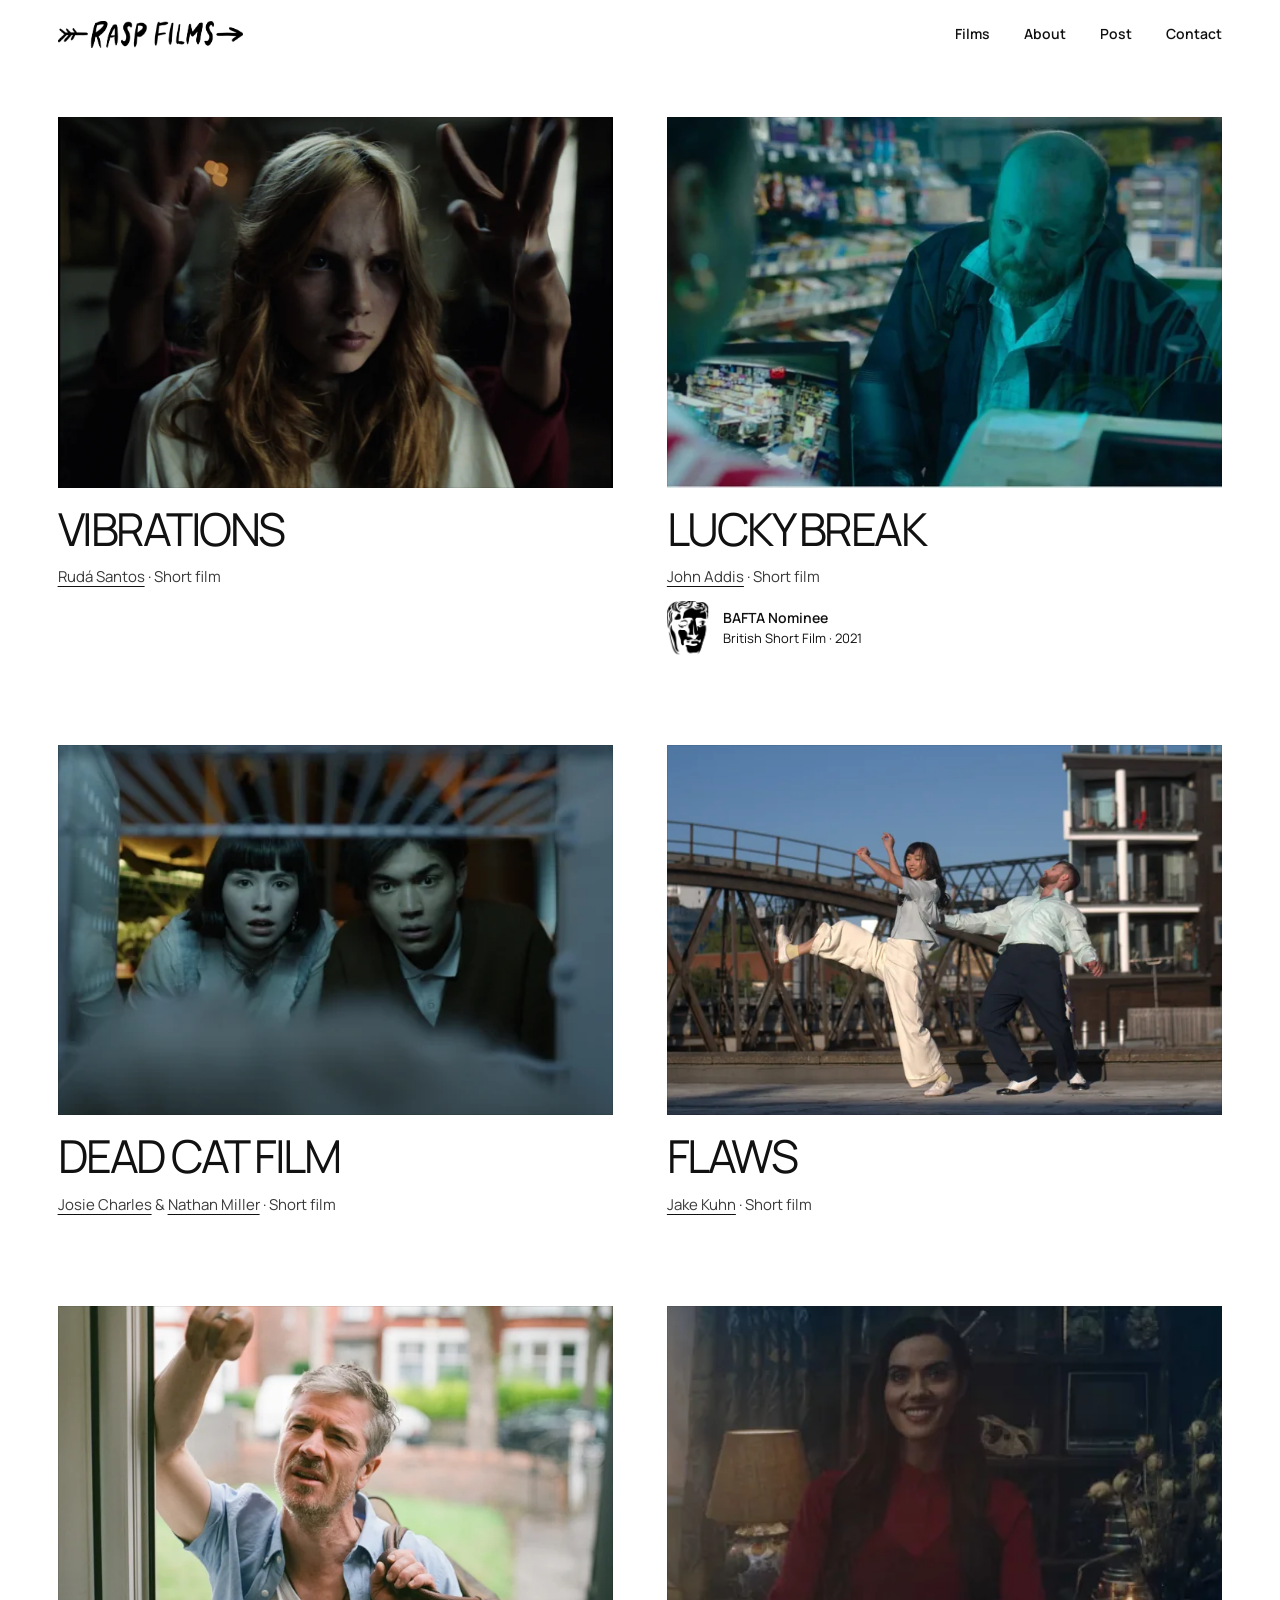
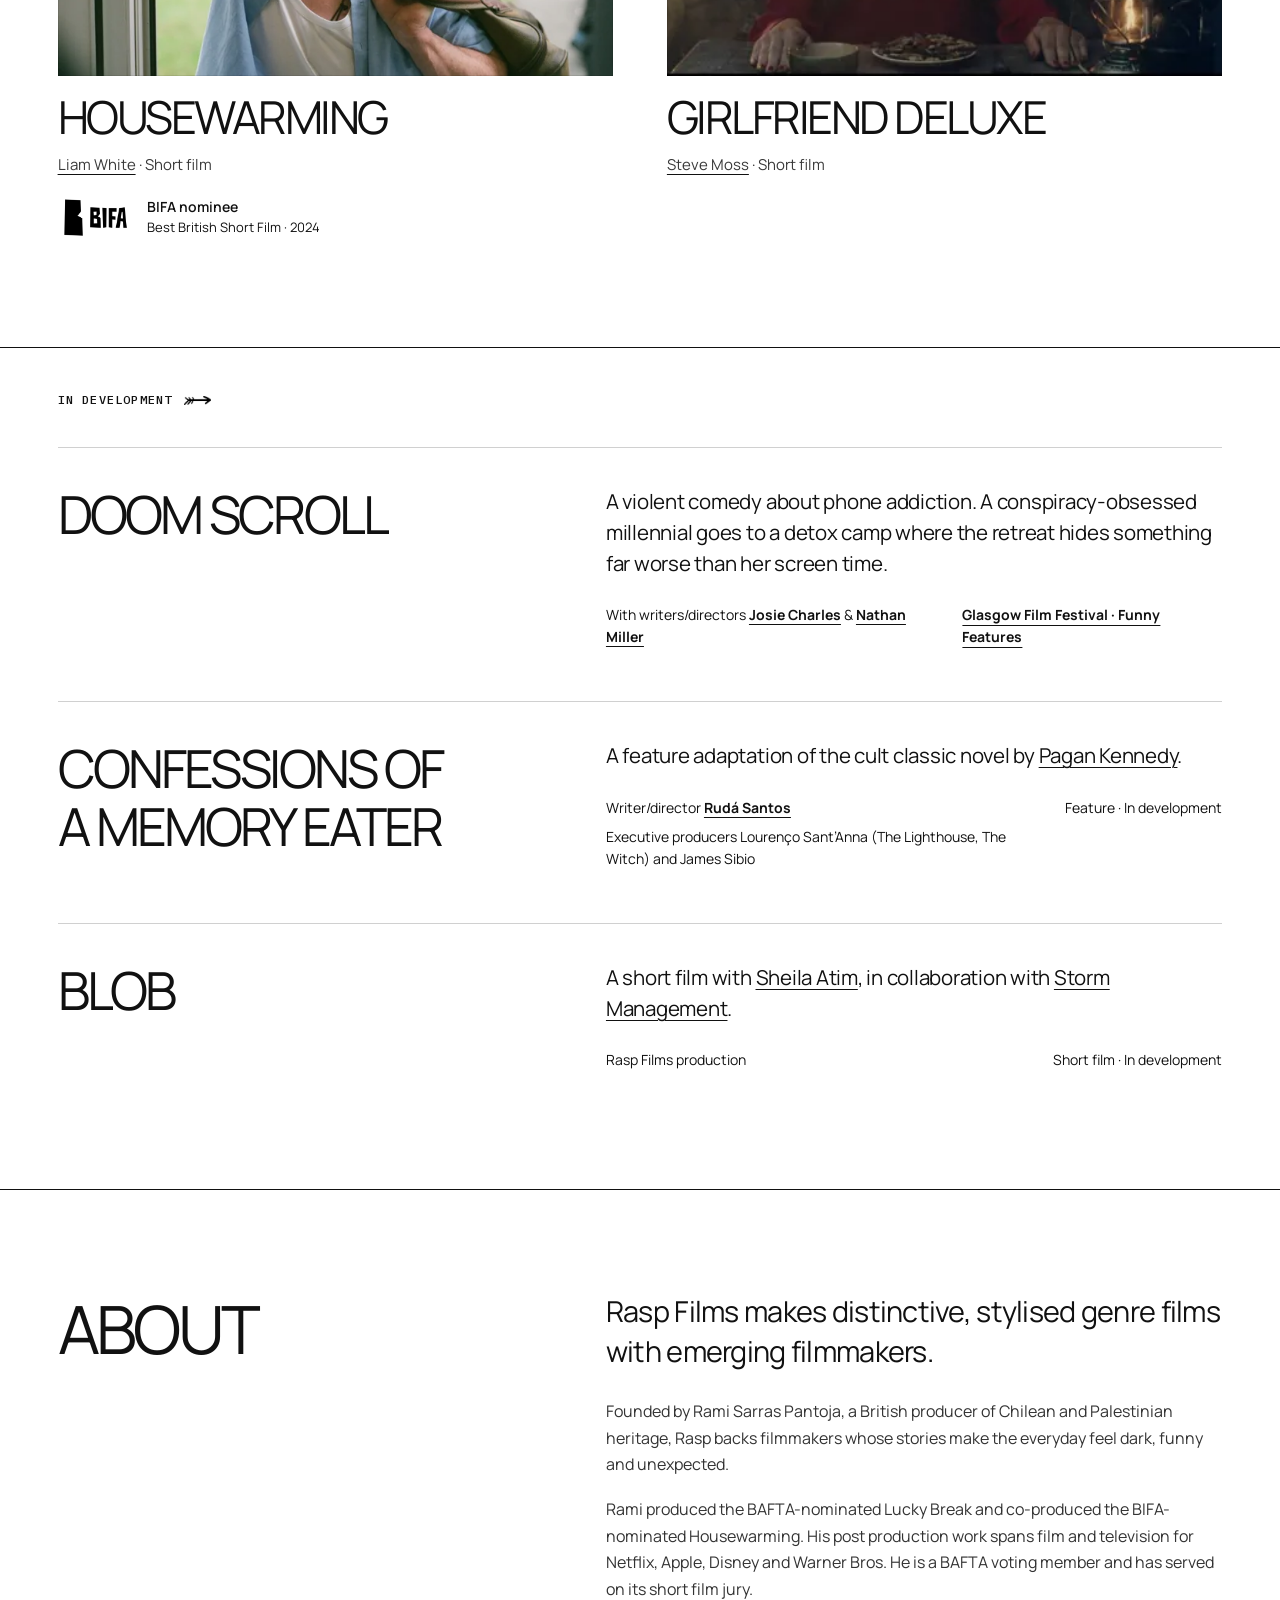
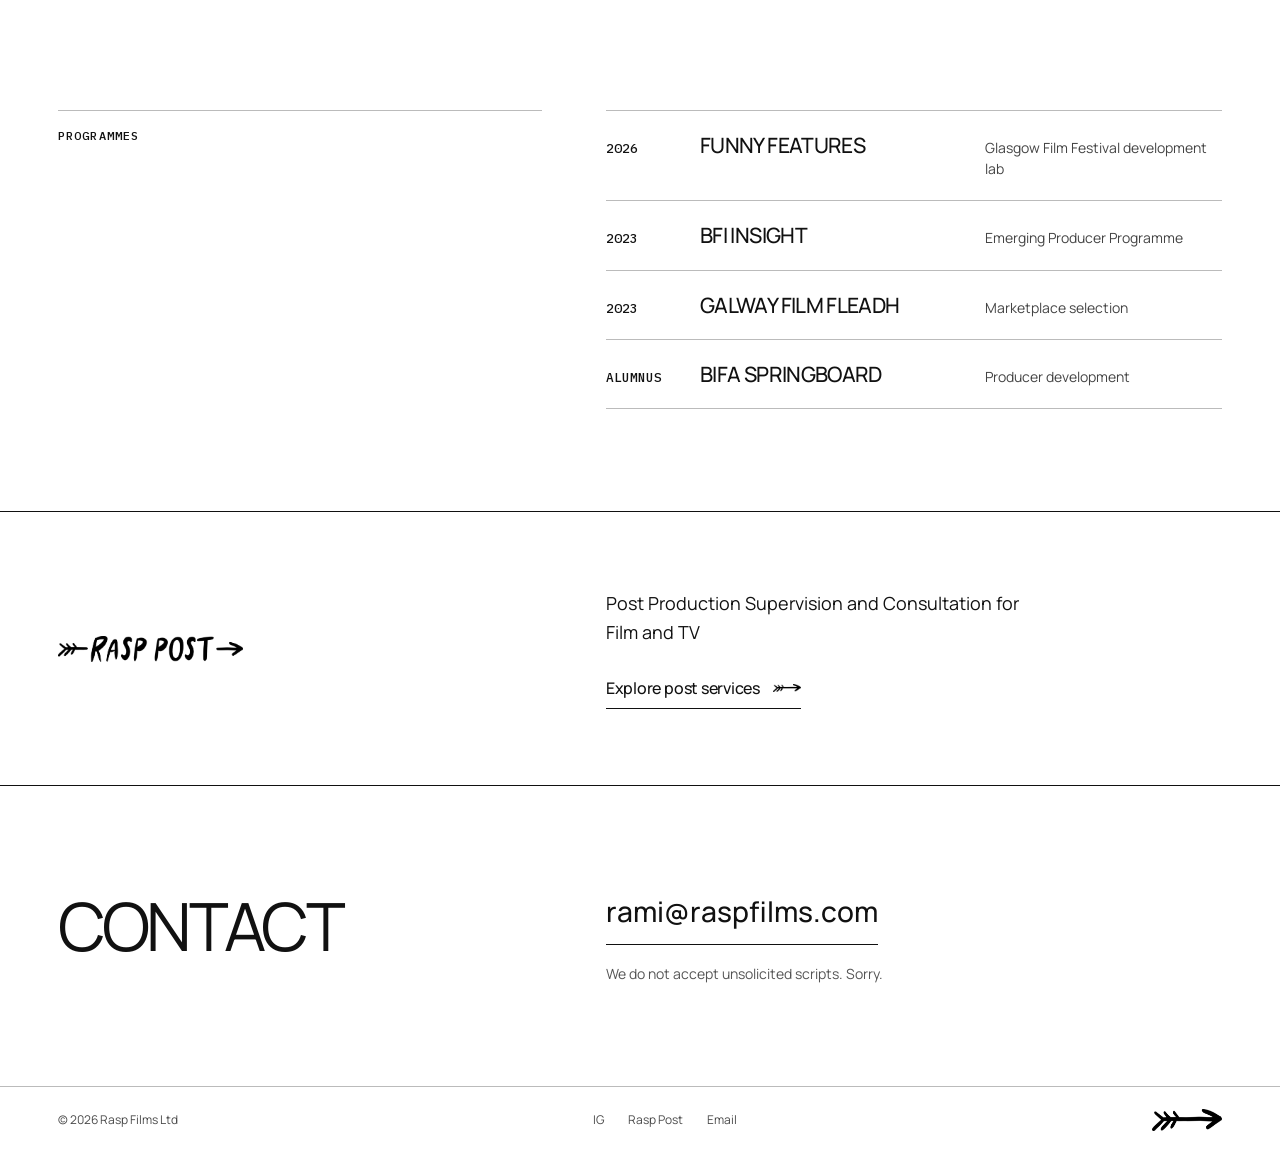
==== index.html @ d759ca4b "Prepare V3 metadata and crawling for public launch" ====
<!doctype html>
<html lang="en-GB" data-theme="mono">
<head>
<meta charset="utf-8"><meta name="viewport" content="width=device-width,initial-scale=1">
<title>Rasp Films | Independent Film Production</title>
<meta name="description" content="Rasp Films develops distinctive, stylised genre films with emerging filmmakers. Founded by BAFTA-nominated producer Rami Sarras Pantoja.">
<meta name="theme-color" content="#ffffff" id="theme-colour">
<link rel="canonical" href="https://raspfilms.com/">
<meta property="og:type" content="website"><meta property="og:title" content="Rasp Films"><meta property="og:description" content="Distinctive, stylised genre films with emerging filmmakers."><meta property="og:url" content="https://raspfilms.com/"><meta property="og:image" content="https://raspfilms.com/assets/vibrations-1600.webp"><meta name="twitter:card" content="summary_large_image">
<link rel="icon" type="image/png" href="/favicon.png"><link rel="stylesheet" href="/assets/fonts.css"><link rel="stylesheet" href="/styles.css"><link rel="stylesheet" href="/refinements.css"><link rel="stylesheet" href="/mono-v2.css"><link rel="stylesheet" href="/v3.css"><script src="/site.js" defer></script><script src="/hover-preview.js" defer></script>
</head>
<body class="home-v23 home-v3">
<a class="skip" href="#main">Skip to content</a>
<header class="site-header"><div class="wrap nav-inner">
<a class="brand" href="/" aria-label="Rasp Films home"><img class="brand-logo" src="/assets/rasp-films-logo-transparent.png" alt="Rasp Films" width="4167" height="598"></a>
<button class="nav-menu arrow-menu" aria-label="Menu" aria-expanded="false" aria-controls="main-nav" type="button"><span class="arrow-menu-lines" aria-hidden="true"><img src="/assets/rasp-arrow-black.png" alt=""><img src="/assets/rasp-arrow-black.png" alt=""><img src="/assets/rasp-arrow-black.png" alt=""></span></button>
<nav id="main-nav" class="nav-links" aria-label="Main navigation"><a href="/#films">Films</a><a href="/#about">About</a><a class="nav-post" href="/rasp-post/">Post</a><a href="#contact">Contact</a></nav>
</div></header>
<main id="main">
<h1 class="sr-only">Rasp Films</h1>
<section class="wrap section" id="films" aria-labelledby="films-heading">
<h2 id="films-heading" class="sr-only">Films</h2>
<div class="work-grid">
<article class="film-card"><a class="film-main-link" href="https://www.youtube.com/watch?v=VEKTUQvRUiI" target="_blank" rel="noopener noreferrer" data-watch-platform="youtube" data-watch-id="VEKTUQvRUiI" data-watch-title="Vibrations" aria-label="Watch Vibrations"><div class="film-image"><img src="/assets/vibrations-720.webp" srcset="/assets/vibrations-720.webp 720w, /assets/vibrations-1600.webp 1600w" sizes="(max-width:700px) 90vw, 45vw" width="1600" height="1096" loading="eager" fetchpriority="high" alt="A young woman surrounded by outstretched hands in Vibrations"><video class="film-preview" data-src="/videos/vibrationstrailer.mp4" muted playsinline preload="none" aria-hidden="true" tabindex="-1"></video><span class="film-cta">Watch film</span></div><h3>Vibrations</h3></a><div class="film-info"><p><a class="creator-link" href="https://www.rudasantos.tv/" target="_blank" rel="noopener noreferrer">Rudá Santos</a> · Short film</p></div></article>
<article class="film-card"><a class="film-main-link" href="https://www.youtube.com/watch?v=y_qPB1BSFWs" target="_blank" rel="noopener noreferrer" data-watch-platform="youtube" data-watch-id="y_qPB1BSFWs" data-watch-title="Lucky Break" aria-label="Watch Lucky Break"><div class="film-image"><img src="/assets/lucky-break-720.webp" srcset="/assets/lucky-break-720.webp 720w, /assets/lucky-break-1600.webp 1600w" sizes="(max-width:700px) 90vw, 45vw" width="1600" height="902" loading="eager" alt="A man at a service station counter in Lucky Break"><video class="film-preview" data-src="/videos/luckybtrailer.mp4" muted playsinline preload="none" aria-hidden="true" tabindex="-1"></video><span class="film-cta">Watch film</span></div><h3>Lucky Break</h3></a><div class="film-info"><p><a class="creator-link" href="https://www.independenttalent.com/directors/john-addis/" target="_blank" rel="noopener noreferrer">John Addis</a> · Short film</p><div class="film-award bafta-award"><span class="bafta-emblem" aria-hidden="true"><img src="/assets/bafta-nominee.png" alt="" width="1994" height="494" loading="lazy"></span><span class="award-copy"><strong>BAFTA Nominee</strong><span>British Short Film · 2021</span></span></div></div></article>
<article class="film-card"><a class="film-main-link" href="https://www.youtube.com/watch?v=Q1O3B3tHe60" target="_blank" rel="noopener noreferrer" data-watch-platform="youtube" data-watch-id="Q1O3B3tHe60" data-watch-title="Dead Cat Film" aria-label="Watch Dead Cat Film"><div class="film-image"><img src="/assets/dead-cat-720.webp" srcset="/assets/dead-cat-720.webp 720w, /assets/dead-cat-1600.webp 1600w" sizes="(max-width:700px) 90vw, 45vw" width="1600" height="733" loading="lazy" alt="Two people in a still from Dead Cat Film"><span class="film-cta">Watch film</span></div><h3>Dead Cat Film</h3></a><div class="film-info"><p><a class="creator-link" href="https://www.josiecharles.com/" target="_blank" rel="noopener noreferrer">Josie Charles</a> &amp; <a class="creator-link" href="https://www.nathanmillertv.com/" target="_blank" rel="noopener noreferrer">Nathan Miller</a> · Short film</p></div></article>
<article class="film-card"><a class="film-main-link" href="https://vimeo.com/689731320" target="_blank" rel="noopener noreferrer" data-watch-platform="vimeo" data-watch-id="689731320" data-watch-title="Flaws" aria-label="Watch Flaws"><div class="film-image"><img src="/assets/flaws-720.webp" srcset="/assets/flaws-720.webp 720w, /assets/flaws-1600.webp 1600w" sizes="(max-width:700px) 90vw, 45vw" width="1600" height="1200" loading="lazy" alt="Two dancers in motion beside a city bridge in Flaws"><video class="film-preview" data-src="/videos/flawstrailer2.mp4" muted playsinline preload="none" aria-hidden="true" tabindex="-1"></video><span class="film-cta">Watch film</span></div><h3>Flaws</h3></a><div class="film-info"><p><a class="creator-link" href="https://jakekuhn.co.uk/" target="_blank" rel="noopener noreferrer">Jake Kuhn</a> · Short film</p></div></article>
<article class="film-card"><a class="film-main-link" href="https://vimeo.com/1057425514?fl=pl&amp;fe=sh" target="_blank" rel="noopener noreferrer" data-watch-platform="vimeo" data-watch-id="1057425514" data-watch-title="Housewarming" aria-label="Watch Housewarming"><div class="film-image"><img src="/assets/housewarming-720.webp" srcset="/assets/housewarming-720.webp 720w, /assets/housewarming-1600.webp 1600w" sizes="(max-width:700px) 90vw, 45vw" width="1475" height="1080" loading="lazy" alt="A man knocks at the door in Housewarming"><span class="film-cta">Watch film</span></div><h3>Housewarming</h3></a><div class="film-info"><p><a class="creator-link" href="https://vimeo.com/falsetoothfilms" target="_blank" rel="noopener noreferrer">Liam White</a> · Short film</p><div class="film-award bifa-award"><img src="/assets/bifa-logo.png" alt="" width="480" height="355" loading="lazy"><span class="award-copy"><strong>BIFA nominee</strong><span>Best British Short Film · 2024</span></span></div></div></article>
<article class="film-card"><a class="film-main-link" href="https://youtu.be/SM-sxE3h4S4" target="_blank" rel="noopener noreferrer" data-watch-platform="youtube" data-watch-id="SM-sxE3h4S4" data-watch-title="Girlfriend Deluxe" aria-label="Watch Girlfriend Deluxe"><div class="film-image"><img src="/assets/girlfriend-deluxe-720.webp" srcset="/assets/girlfriend-deluxe-720.webp 720w, /assets/girlfriend-deluxe-1600.webp 1600w" sizes="(max-width:700px) 90vw, 45vw" width="1600" height="666" loading="lazy" alt="A woman at a table in Girlfriend Deluxe"><video class="film-preview" data-src="/assets/girlfriend-deluxe-hover.mp4" muted playsinline preload="none" aria-hidden="true" tabindex="-1"></video><span class="film-cta">Watch film</span></div><h3>Girlfriend Deluxe</h3></a><div class="film-info"><p><a class="creator-link" href="https://homespunyarns.tv/girlfrienddeluxe/" target="_blank" rel="noopener noreferrer">Steve Moss</a> · Short film</p></div></article>
</div></section>
<section class="development" aria-labelledby="development-heading"><div class="wrap development-inner">
<div class="development-label"><h2 id="development-heading" class="eyebrow">In development<img class="development-heading-arrow" src="/assets/rasp-arrow-black.png" width="1106" height="343" alt="" aria-hidden="true"></h2></div>
<div class="development-projects"><article class="development-body"><h3>Doom Scroll</h3><p>A violent comedy about phone addiction. A conspiracy-obsessed millennial goes to a detox camp where the retreat hides something far worse than her screen time.</p><div class="development-foot"><span>With writers/directors <a href="https://www.josiecharles.com/" target="_blank" rel="noopener noreferrer">Josie Charles</a> &amp; <a href="https://www.nathanmillertv.com/" target="_blank" rel="noopener noreferrer">Nathan Miller</a></span><a href="https://www.glasgowfilmfest.org/funny-features/" target="_blank" rel="noopener noreferrer">Glasgow Film Festival · Funny Features</a></div></article>
<article class="development-body development-confessions"><h3>Confessions of a Memory Eater</h3><p>A feature adaptation of the cult classic novel by <a href="https://www.pagankennedy.space/" target="_blank" rel="noopener noreferrer">Pagan Kennedy</a>.</p><div class="development-foot"><div class="development-credit-lines"><span>Writer/director <a href="https://www.rudasantos.tv/" target="_blank" rel="noopener noreferrer">Rudá Santos</a></span><span>Executive producers Lourenço Sant’Anna <small>(The Lighthouse, The Witch)</small> and James Sibio</span></div><span>Feature · In development</span></div></article>
<article class="development-body development-blob"><h3>BLOB</h3><p>A short film with <a href="https://theartistspartnership.co.uk/artist/sheila-atim/" target="_blank" rel="noopener noreferrer">Sheila Atim</a>, in collaboration with <a href="https://www.stormmanagement.com/" target="_blank" rel="noopener noreferrer">Storm Management</a>.</p><div class="development-foot"><span>Rasp Films production</span><span>Short film · In development</span></div></article></div>
</div></section>
<section class="about section" id="about" aria-labelledby="about-heading"><div class="wrap about-grid">
<div class="about-heading-lockup"><h2 id="about-heading" class="section-heading">About</h2></div>
<div class="about-story"><p class="about-lead">Rasp Films makes distinctive, stylised genre films with emerging filmmakers.</p><p class="about-copy">Founded by Rami Sarras Pantoja, a British producer of Chilean and Palestinian heritage, Rasp backs filmmakers whose stories make the everyday feel dark, funny and unexpected.</p><p class="about-copy">Rami produced the BAFTA-nominated <em>Lucky Break</em> and co-produced the BIFA-nominated <em>Housewarming</em>. His post production work spans film and television for Netflix, Apple, Disney and Warner Bros. He is a BAFTA voting member and has served on its short film jury.</p></div>
</div><div class="wrap programmes"><div class="programmes-heading"><h3 class="eyebrow">Programmes</h3></div><div class="programme-list">
<a href="https://www.glasgowfilmfest.org/funny-features/" target="_blank" rel="noopener noreferrer"><span class="programme-year">2026</span><strong>Funny Features</strong><span class="programme-detail">Glasgow Film Festival development lab</span></a>
<a href="https://www.bfi.org.uk/news/insight-emerging-producer-programme-2023-cohort-announcement" target="_blank" rel="noopener noreferrer"><span class="programme-year">2023</span><strong>BFI Insight</strong><span class="programme-detail">Emerging Producer Programme</span></a>
<a href="https://www.galwayfilmfleadh.com/film-fair/marketplace/" target="_blank" rel="noopener noreferrer"><span class="programme-year">2023</span><strong>Galway Film Fleadh</strong><span class="programme-detail">Marketplace selection</span></a>
<a href="https://www.bifa.film/springboard/" target="_blank" rel="noopener noreferrer"><span class="programme-year">Alumnus</span><strong>BIFA Springboard</strong><span class="programme-detail">Producer development</span></a>
</div></div></section>
<section class="post-banner" aria-labelledby="post-intro"><div class="wrap post-banner-inner"><div><h2 id="post-intro" class="post-heading-logo"><img class="post-wordmark" src="/assets/rasp-post-logo-transparent.png" width="4167" height="598" alt="Rasp Post"></h2></div><div><p>Post Production Supervision and Consultation for Film and TV</p><a class="post-cta" href="/rasp-post/"><span>Explore post services</span><img src="/assets/rasp-arrow-black.png" width="1106" height="343" alt="" aria-hidden="true"></a></div></div></section>
<section class="wrap section contact-grid" id="contact" aria-labelledby="contact-heading"><div><h2 id="contact-heading" class="contact-heading">Contact</h2></div><div class="contact-detail"><a class="email-link" href="mailto:rami@raspfilms.com?subject=Rasp%20Films%20enquiry" data-enquiry="films-footer">rami@raspfilms.com</a><p class="contact-policy">We do not accept unsolicited scripts. Sorry.</p></div></section>
</main>
<footer class="wrap site-footer"><span>© 2026 Rasp Films Ltd</span><div class="footer-links"><a href="https://www.instagram.com/raspfilms/" target="_blank" rel="noopener noreferrer" aria-label="Instagram">IG</a><a href="/rasp-post/">Rasp Post</a><a href="mailto:rami@raspfilms.com">Email</a></div><img class="footer-arrow" src="/assets/rasp-arrow-black.png" alt="" width="1106" height="343" aria-hidden="true"></footer>
<dialog class="watch-dialog" aria-labelledby="watch-title" aria-modal="true">
  <div class="watch-top"><h2 id="watch-title"></h2><button class="watch-close" type="button" aria-label="Close film">Close <span aria-hidden="true">×</span></button></div>
  <div class="watch-player" id="watch-player"></div>
  <a class="watch-external" href="#" target="_blank" rel="noopener noreferrer">Open film on <span id="watch-platform"></span></a>
</dialog>
<script src="/watch-dialog.js" defer></script>
</body></html>
---- assets/fonts.css ----
@font-face {
  font-family: 'Barlow Condensed';
  font-style: normal;
  font-weight: 600;
  font-display: swap;
  src: url(/assets/font-0.woff) format('woff');
}
@font-face {
  font-family: 'Barlow Condensed';
  font-style: normal;
  font-weight: 700;
  font-display: swap;
  src: url(/assets/font-1.woff) format('woff');
}
@font-face {
  font-family: 'Barlow Condensed';
  font-style: normal;
  font-weight: 800;
  font-display: swap;
  src: url(/assets/font-2.woff) format('woff');
}
@font-face {
  font-family: 'Manrope';
  font-style: normal;
  font-weight: 400;
  font-display: swap;
  src: url(/assets/font-3.woff) format('woff');
}
@font-face {
  font-family: 'Manrope';
  font-style: normal;
  font-weight: 500;
  font-display: swap;
  src: url(/assets/font-4.woff) format('woff');
}
@font-face {
  font-family: 'Manrope';
  font-style: normal;
  font-weight: 600;
  font-display: swap;
  src: url(/assets/font-5.woff) format('woff');
}
@font-face {
  font-family: 'Manrope';
  font-style: normal;
  font-weight: 700;
  font-display: swap;
  src: url(/assets/font-6.woff) format('woff');
}

@font-face {
  font-family: 'Bricolage Grotesque';
  font-style: normal;
  font-weight: 200 800;
  font-display: swap;
  src: url(/assets/bricolage-latin.woff2) format('woff2');
}
@font-face {
  font-family: 'IBM Plex Mono';
  font-style: normal;
  font-weight: 500;
  font-display: swap;
  src: url(/assets/ibm-plex-mono-latin.woff2) format('woff2');
}
---- styles.css ----
:root{--ink:#111310;--paper:#f4f5ef;--acid:#d8ff3e;--grey:#aeb3a5;--line:#3b4037;--display:'Barlow Condensed','Arial Narrow',Impact,sans-serif;--body:'Manrope',Arial,sans-serif;color-scheme:dark;font-family:var(--body);background:var(--ink);color:var(--paper);font-synthesis:none}
*{box-sizing:border-box}html{scroll-behavior:smooth;scroll-padding-top:100px}body{margin:0}a{color:inherit;text-decoration:none}button,input,select,textarea{font:inherit}a,button{-webkit-tap-highlight-color:transparent}button{cursor:pointer}img{display:block;max-width:100%;height:auto}button:focus-visible,a:focus-visible,summary:focus-visible{outline:3px solid var(--acid);outline-offset:6px}::selection{background:var(--acid);color:var(--ink)}.wrap{width:min(1440px,100%);margin:auto;padding-inline:clamp(20px,4.5vw,76px)}.skip{position:absolute;left:20px;top:-100px;padding:15px;background:var(--acid);color:var(--ink);z-index:99}.skip:focus{top:12px}.site-header{position:relative;z-index:5;border-bottom:1px solid var(--line);background:var(--ink)}.nav-inner{display:flex;align-items:center;justify-content:space-between;gap:24px;min-height:98px}.brand{display:flex;align-items:center;gap:12px;flex:none}.brand-name{font:800 54px/.85 var(--display);letter-spacing:-.045em}.brand-label{border-left:1px solid var(--grey);padding-left:12px;font-size:12px;line-height:1.2;font-weight:700;letter-spacing:.06em;max-width:65px}.nav-links{display:flex;align-items:center;gap:34px;font-size:14px;font-weight:600}.nav-links a{padding-block:12px}.nav-links a:hover,.nav-links [aria-current=page]{color:var(--acid)}.nav-links .nav-post{border:1px solid var(--paper);padding:11px 17px}.nav-links .nav-post:hover{background:var(--acid);border-color:var(--acid);color:var(--ink)}.nav-menu{display:none;border:1px solid var(--grey);color:var(--paper);background:transparent;padding:12px 15px;min-height:44px}.eyebrow{font-size:12px;line-height:1.5;letter-spacing:.12em;font-weight:600;text-transform:uppercase}.muted{color:var(--grey)}.accent{color:var(--acid)}.hero{position:relative;min-height:min(780px,78vw);isolation:isolate;overflow:hidden;background:#13211e}.hero-picture{position:absolute;inset:0;z-index:-2;width:100%;height:100%;object-fit:cover;object-position:65% 50%}.hero:after{content:'';position:absolute;inset:0;z-index:-1;background:linear-gradient(90deg,rgba(7,15,12,.8),rgba(7,15,12,.1) 76%),linear-gradient(0deg,rgba(7,15,12,.88),transparent 45%)}.hero-content{padding-top:48px;padding-bottom:30px;display:flex;min-height:inherit;flex-direction:column;align-items:flex-start}.hero h1{font:700 clamp(88px,14vw,208px)/.87 var(--display);letter-spacing:-.032em;margin:45px 0 24px;max-width:100%;text-transform:uppercase}.hero h1 span{color:var(--acid)}.hero-intro{font-size:17px;line-height:1.65;max-width:360px;margin:0 0 24px}.action{display:inline-flex;align-items:center;justify-content:space-between;gap:36px;min-height:50px;padding:15px 20px;border:1px solid currentColor;font-size:14px;font-weight:700;line-height:1.4}.action:hover{background:var(--paper);color:var(--ink);border-color:var(--paper)}.action-primary{background:var(--acid);color:var(--ink);border-color:var(--acid)}.action-primary:hover{background:var(--paper);border-color:var(--paper)}.action-mark{font-size:21px;line-height:1}.hero-caption{display:flex;justify-content:space-between;gap:20px;align-items:flex-end;width:100%;margin-top:auto;padding-top:38px;font-size:12px;line-height:1.6}.hero-caption p{margin:0}.hero-caption a{border-bottom:1px solid #8c9e88}.proof-line{padding-block:18px;border-bottom:1px solid var(--line);display:flex;justify-content:space-between;align-items:center;flex-wrap:wrap;gap:8px 22px;font-size:13px;line-height:1.6}.proof-line strong{font-weight:600;color:var(--acid)}.section{padding-block:clamp(64px,7.5vw,116px)}.section-head{display:flex;align-items:flex-end;justify-content:space-between;gap:20px;margin-bottom:36px}.section h2,.section-heading{font:600 clamp(48px,6vw,86px)/.96 var(--display);text-transform:uppercase;letter-spacing:-.02em;margin:0}.section-head p{max-width:280px;line-height:1.6;font-size:14px;margin:0;color:var(--grey)}.work-grid{display:grid;grid-template-columns:1.2fr 1fr;gap:64px 40px}.film-card{display:block;min-width:0}.film-card:nth-child(2){padding-top:125px}.film-card:nth-child(3){grid-column:1 / -1;width:75%;margin-top:8px}.film-image{overflow:hidden;background:#1c2622;position:relative}.film-image img{width:100%;aspect-ratio:1.54;object-fit:cover;transition:transform .5s ease}.film-card:nth-child(2) .film-image img{aspect-ratio:1.12;object-position:50% 50%}.film-card:nth-child(3) .film-image img{aspect-ratio:2.18}.film-card:hover .film-image img{transform:scale(1.025)}.film-cta{position:absolute;bottom:0;right:0;background:var(--acid);color:var(--ink);padding:12px 16px;font-size:13px;font-weight:700}.film-info{padding-top:16px;display:grid;grid-template-columns:1fr auto;gap:8px 16px;align-items:start}.film-info h3{font:600 clamp(31px,3.5vw,48px)/1.05 var(--display);text-transform:uppercase;margin:0}.film-info .film-index{font-size:12px;color:var(--grey);padding-top:7px}.film-info p{grid-column:1 / -1;font-size:13px;line-height:1.65;color:var(--grey);margin:0}.about{background:var(--paper);color:var(--ink);color-scheme:light}.about-grid{display:grid;grid-template-columns:1fr 1.3fr;gap:80px}.about .section-heading{margin-top:24px}.about-lead{font-size:clamp(24px,2.5vw,36px);letter-spacing:-.025em;line-height:1.4;margin:0 0 26px}.about-copy{font-size:16px;line-height:1.85;max-width:640px;margin:0 0 22px;color:#444a40}.about .action:hover{background:var(--ink);color:var(--paper);border-color:var(--ink)}.about a:focus-visible{outline-color:var(--ink)}.about-meta{border-top:1px solid #b3b8aa;padding-top:20px;margin-top:38px;font-size:13px;line-height:1.75}.post-banner{background:var(--acid);color:var(--ink);padding-block:50px}.post-banner-inner{display:grid;grid-template-columns:1fr 1fr;gap:48px;align-items:center}.post-banner .section-heading{font-size:clamp(60px,8vw,120px)}.post-banner p{font-size:18px;line-height:1.6;max-width:440px;margin:0 0 24px}.post-banner a:focus-visible{outline-color:var(--ink)}.post-banner .action{background:var(--ink);color:var(--paper);border-color:var(--ink)}.contact-grid{display:grid;grid-template-columns:1.2fr 1fr;gap:60px;align-items:start}.contact-heading{font:600 clamp(64px,8vw,124px)/.92 var(--display);margin:16px 0 0;text-transform:uppercase;letter-spacing:-.025em}.contact-detail{padding-top:40px}.contact-detail p{color:var(--grey);font-size:16px;line-height:1.75;max-width:460px;margin:0 0 26px}.email-link{display:inline-block;font-size:clamp(18px,2.2vw,30px);font-weight:500;border-bottom:1px solid var(--acid);padding-bottom:10px;overflow-wrap:anywhere}.email-link:hover{color:var(--acid)}.site-footer{border-top:1px solid var(--line);padding-block:22px;display:flex;justify-content:space-between;align-items:center;flex-wrap:wrap;gap:18px;font-size:12px;line-height:1.6;color:var(--grey)}.footer-links{display:flex;flex-wrap:wrap;gap:24px}.footer-links a:hover{color:var(--paper)}.post-hero{padding-block:55px 68px;background:var(--acid);color:var(--ink);color-scheme:light;overflow:hidden}.post-topline{display:flex;justify-content:space-between;gap:30px;align-items:baseline}.post-hero h1{font-size:clamp(20px,2.2vw,30px);font-weight:500;line-height:1.4;max-width:600px;margin:0}.post-display{font:700 clamp(92px,14.8vw,216px)/.87 var(--display);letter-spacing:-.032em;text-transform:uppercase;margin:38px 0 32px}.post-display span{display:block}.post-display .outline{-webkit-text-stroke:1.8px var(--ink);color:transparent}.post-hero-bottom{display:flex;justify-content:space-between;gap:35px;align-items:flex-end}.post-hero-bottom p{font-size:17px;line-height:1.65;max-width:530px;margin:0}.post-hero .action{background:var(--ink);border-color:var(--ink);color:var(--paper);flex-shrink:0}.post-hero .action:hover{background:var(--paper);color:var(--ink);border-color:var(--paper)}.post-hero a:focus-visible{outline-color:var(--ink)}.credits{display:grid;grid-template-columns:repeat(3,1fr);border-top:1px solid var(--line);border-bottom:1px solid var(--line)}.credit{padding:30px 28px;border-right:1px solid var(--line)}.credit:first-child{padding-left:0}.credit:last-child{border-right:0}.credit h3{font:600 clamp(38px,4.3vw,60px)/1 var(--display);margin:10px 0 20px;text-transform:uppercase}.credit p{font-size:14px;line-height:1.7;color:var(--grey);margin:0}.credit .platform{color:var(--acid);font-size:13px}.service{display:grid;grid-template-columns:70px 1fr 1.05fr;gap:30px;padding-block:42px;border-top:1px solid var(--line)}.service .number{font:600 42px/1 var(--display);color:var(--acid)}.service h3{font:600 clamp(33px,4vw,52px)/1 var(--display);text-transform:uppercase;letter-spacing:-.01em;margin:0 0 16px;max-width:380px}.service p{font-size:16px;line-height:1.8;color:var(--grey);margin:0 0 22px}.service ul{padding-left:18px;margin:0 0 24px;color:var(--grey);font-size:14px;line-height:1.8}.service li{padding-bottom:5px}.text-link{font-size:14px;font-weight:700;border-bottom:1px solid var(--acid);padding-bottom:7px;display:inline-block}.text-link:hover{color:var(--acid)}.faq-grid{display:grid;grid-template-columns:1fr 1.4fr;gap:80px}.faq-grid details{border-top:1px solid #b3b8aa;padding-block:22px}.faq-grid summary{font-size:18px;line-height:1.5;font-weight:600;cursor:pointer;padding-right:18px}.faq-grid details p{font-size:16px;line-height:1.8;max-width:660px;color:#444a40;margin:16px 0 0}.faq-grid summary:focus-visible{outline-color:var(--ink)}.film-detail-top{padding-top:40px;padding-bottom:34px}.back-link{font-size:13px;color:var(--grey)}.detail-title{font:700 clamp(80px,14vw,200px)/.91 var(--display);letter-spacing:-.025em;text-transform:uppercase;margin:48px 0 22px;overflow-wrap:anywhere}.detail-tagline{font-size:18px;line-height:1.6;max-width:730px;color:var(--grey)}.detail-still{width:100%;aspect-ratio:2.05;object-fit:cover}.detail-grid{display:grid;grid-template-columns:1.2fr 1fr;gap:80px}.detail-grid h2{font-size:52px;margin-bottom:24px}.detail-grid p{font-size:18px;line-height:1.8;color:var(--grey)}.detail-grid dl{margin:0}.detail-grid dt{font-size:12px;text-transform:uppercase;letter-spacing:.1em;color:var(--grey);margin-top:22px}.detail-grid dd{font-size:16px;line-height:1.7;margin:5px 0 0}.film-watch{display:flex;gap:14px;flex-wrap:wrap;margin-top:32px}.film-watch .action{gap:18px}.error-page{min-height:60vh;padding-block:90px}.error-page h1{font:700 clamp(80px,12vw,180px)/.9 var(--display);margin:20px 0 32px}.error-page p{font-size:18px;line-height:1.6;max-width:500px;color:var(--grey)}
@media(max-width:1000px){.nav-links{gap:22px}.hero{min-height:740px}.hero h1{font-size:clamp(90px,16vw,150px)}.hero-picture{object-position:59% 50%}.work-grid{gap:45px 25px}.film-card:nth-child(2){padding-top:100px}.about-grid,.faq-grid{gap:40px;grid-template-columns:1fr 1.3fr}.service{grid-template-columns:45px 1fr 1.1fr;gap:20px}.post-hero-bottom{align-items:flex-start}.post-hero-bottom p{max-width:480px}.contact-grid{gap:40px}}
@media(max-width:700px){html{scroll-padding-top:24px}.nav-inner{min-height:82px;flex-wrap:wrap;padding-block:15px;gap:16px}.brand-name{font-size:44px}.brand-label{font-size:11px}.nav-menu{display:block}.nav-links{display:flex;width:100%;order:3;flex-wrap:wrap;gap:6px 22px;padding-bottom:4px}.js .nav-links{display:none}.js .nav-links.is-open{display:flex}.nav-links a{padding-block:10px}.nav-links .nav-post{padding:10px 14px}.hero{min-height:690px}.hero-content{padding-top:30px}.hero h1{font-size:clamp(60px,19vw,130px);margin-top:140px;margin-bottom:24px}.hero:after{background:linear-gradient(0deg,rgba(7,15,12,.97),rgba(7,15,12,.55) 55%,rgba(7,15,12,.1))}.hero-picture{object-position:62% 25%}.hero-intro{font-size:16px;max-width:305px}.hero-caption{align-items:flex-start;gap:20px;font-size:12px;padding-top:35px}.hero-caption p:last-child{max-width:140px;text-align:right}.proof-line{display:block;font-size:12px}.proof-line span{display:block;margin-top:5px}.section-head{align-items:flex-start;flex-direction:column;gap:18px}.section-head p{max-width:400px}.work-grid{grid-template-columns:1fr;gap:40px}.film-card:nth-child(2){padding-top:0}.film-card:nth-child(3){grid-column:auto;width:100%;margin:0}.film-card:nth-child(2) .film-image img{aspect-ratio:1.54}.film-card:nth-child(3) .film-image img{aspect-ratio:1.65}.about-grid,.post-banner-inner,.contact-grid,.faq-grid,.detail-grid{grid-template-columns:1fr;gap:36px}.about .section-heading{margin-top:18px}.about-lead{font-size:26px}.about-meta{margin-top:25px}.post-banner-inner{gap:25px}.post-banner p{font-size:16px}.contact-detail{padding-top:0}.contact-heading{font-size:clamp(65px,16vw,95px)}.post-topline{display:block}.post-topline .eyebrow{margin-top:18px}.post-hero{padding-block:34px 42px}.post-hero h1{font-size:22px;max-width:380px}.post-display{font-size:clamp(56px,17.6vw,128px);margin-top:34px}.post-display .outline{-webkit-text-stroke:1.3px var(--ink)}.post-hero-bottom{display:block}.post-hero-bottom p{font-size:16px;max-width:470px;margin-bottom:24px}.credits{grid-template-columns:1fr}.credit,.credit:first-child{padding:24px 0;border-right:0;border-bottom:1px solid var(--line)}.credit:last-child{border-bottom:0}.credit h3{font-size:48px;margin:10px 0}.service{grid-template-columns:34px 1fr;gap:18px;padding-block:30px}.service .number{font-size:32px}.service h3{font-size:38px}.service-content{grid-column:2}.service p{font-size:16px}.faq-grid .section-heading{max-width:350px}.detail-title{font-size:clamp(76px,18vw,125px);margin-top:32px}.detail-still{aspect-ratio:1.45}.detail-tagline{font-size:16px}.detail-grid p{font-size:16px}.site-footer{align-items:flex-start}.footer-links{gap:16px}.film-watch{display:grid;grid-template-columns:1fr}.film-watch .action{width:100%}}
@media(prefers-reduced-motion:reduce){html{scroll-behavior:auto}*,*:before,*:after{transition:none!important;animation:none!important}}
---- refinements.css ----
/* Rasp, second direction: a film poster followed by a useful production desk. */
:root{--rule:#454b40}
body{font-size:1rem}
.brand-label{font-size:.875rem;max-width:none}
.nav-links{font-size:.875rem}
.site-header{border-bottom:0}
.nav-inner{min-height:90px}
.nav-links .nav-post{border-color:var(--acid);color:var(--acid)}
.eyebrow{font-size:.75rem}
.cover{padding-top:24px}
.cover-topline{display:flex;justify-content:space-between;gap:24px;color:var(--grey);border-top:1px solid var(--rule);padding-top:20px}
.cover-layout{display:grid;grid-template-columns:3fr 1fr;gap:44px;align-items:end;padding-top:30px;padding-bottom:38px}
.cover-heading{font:700 clamp(4rem,14vw,12.5rem)/.94 var(--display);letter-spacing:-.03em;text-transform:uppercase;margin:0;overflow-wrap:anywhere}
.cover-heading span{color:var(--acid)}
.cover-intro{padding-bottom:8px;max-width:310px}
.cover-intro p{font-size:1rem;line-height:1.75;margin:0 0 24px;color:var(--grey)}
.cover-intro .action{width:100%;gap:12px}
.cover-intro .post-shortcut{display:inline-block;font-size:.875rem;line-height:1.6;margin-top:20px;text-decoration:underline;text-underline-offset:5px;text-decoration-color:var(--rule)}
.cover-intro .post-shortcut:hover{color:var(--acid)}
.cover-film{margin:0;position:relative}
.cover-film>img{width:100%;aspect-ratio:2.75;object-fit:cover;object-position:50% 46%}
.cover-caption{display:flex;justify-content:space-between;gap:24px;padding-block:17px;background:var(--paper);color:var(--ink);font-size:.8125rem;line-height:1.6}
.cover-caption a{font-weight:700;border-bottom:1px solid #858d79}
.cover-caption a:focus-visible{outline-color:var(--ink)}
.cover-caption .caption-credit{color:#4d5547;text-align:right}
.proof-line{padding-block:20px}
.section-head p{font-size:1rem;max-width:335px}
.work-grid{gap:60px 44px}
.film-card:nth-child(2){padding-top:155px}
.film-card:nth-child(3){margin-left:auto;width:83%}
.film-image:after{content:'';position:absolute;inset:0;box-shadow:inset 0 0 0 1px #ffffff0d;pointer-events:none}
.film-info p{font-size:.875rem}
.film-card:hover h3,.film-card:focus-visible h3{color:var(--acid)}
.film-cta{font-size:.875rem;padding:14px 18px}
.about .section-heading{font-size:clamp(3rem,5.4vw,5rem)}
.post-banner{padding-block:65px}
.post-banner .eyebrow{margin-bottom:12px}
.post-hero{padding-top:38px;padding-bottom:45px}
.post-topline{padding-top:24px;border-top:1px solid #667722}
.post-display{font-size:clamp(5.75rem,14.5vw,13rem);line-height:.94;margin:34px 0 32px}
.post-display .outline{-webkit-text-stroke:1.5px var(--ink)}
.post-intro-links{display:flex;align-items:center;gap:24px;flex-wrap:wrap}
.post-intro-links .quiet-link{font-size:.875rem;font-weight:700;text-decoration:underline;text-underline-offset:5px}
.post-hero-bottom{align-items:center;gap:40px}
.post-hero-bottom p{font-size:1rem;max-width:480px}
.post-localnav{display:flex;gap:30px;flex-wrap:wrap;border-bottom:1px solid var(--rule);padding-block:19px;font-size:.875rem}
.post-localnav a{padding-block:6px}
.post-localnav a:hover{color:var(--acid)}
.credit{padding-top:26px;padding-bottom:26px}
.case-study{background:var(--paper);color:var(--ink);padding-block:52px;margin-bottom:90px;color-scheme:light}
.case-layout{display:grid;grid-template-columns:1fr 2fr;gap:56px;align-items:end}
.case-label{font-size:.75rem;letter-spacing:.12em;text-transform:uppercase;margin-bottom:15px}
.case-title{font:600 clamp(3.5rem,6.5vw,6rem)/1 var(--display);text-transform:uppercase;margin:0 0 14px}
.case-role{font-size:.875rem;line-height:1.65;margin:0;color:#444a40}
.case-metrics{display:grid;grid-template-columns:1fr 1fr 1.35fr;gap:25px;margin:0}
.case-metrics>div{border-top:1px solid #9aa48d;padding-top:18px;min-width:0}
.case-metrics dd{font:600 clamp(3.5rem,6.5vw,6rem)/.95 var(--display);letter-spacing:-.025em;margin:0 0 15px}
.case-metrics .case-result{font-size:clamp(2rem,3.3vw,3rem);line-height:1.05;text-transform:uppercase;letter-spacing:0}
.case-metrics dt{font-size:.875rem;line-height:1.6;color:#444a40}
.service{grid-template-columns:65px .9fr 1.15fr;gap:30px;padding-block:36px}
.service .service-outcome{font-size:.875rem;line-height:1.65;color:var(--paper);border-left:2px solid var(--acid);padding-left:16px;margin:20px 0 22px}
.service .service-outcome strong{display:block;font-size:.75rem;letter-spacing:.08em;text-transform:uppercase;color:var(--grey);margin-bottom:6px}
.service-content ul{font-size:.875rem}
.service .text-link{font-size:.875rem}
.post-about{padding-block:65px}
.post-about .about-grid{align-items:start;gap:55px}
.post-about .about-copy{margin-bottom:20px}
.notes{padding-bottom:85px}
.notes-grid{display:grid;grid-template-columns:1fr 1fr;gap:34px}
.note-card{display:flex;flex-direction:column;align-items:flex-start;border-top:1px solid var(--rule);padding-block:26px 30px;min-width:0}
.note-card .eyebrow{color:var(--acid);margin-bottom:22px}
.note-card h3{font:600 clamp(2rem,3.6vw,3.25rem)/1.05 var(--display);text-transform:uppercase;margin:0 0 18px;max-width:520px}
.note-card p{font-size:1rem;line-height:1.7;color:var(--grey);max-width:490px;margin:0 0 23px}
.note-card .text-link{margin-top:auto}
.note-card:hover h3{color:var(--acid)}
.contact-detail .contact-prompt{font-size:.875rem;border-top:1px solid var(--rule);padding-top:20px;margin-top:25px;margin-bottom:0}
.contact-detail .action{margin-top:24px}
.guide-top{background:var(--paper);color:var(--ink);padding-block:32px 60px;color-scheme:light}
.guide-top a:focus-visible{outline-color:var(--ink)}
.breadcrumbs{display:flex;flex-wrap:wrap;gap:10px;font-size:.875rem;line-height:1.6;margin-bottom:36px;color:#525b49}
.breadcrumbs a{text-decoration:underline;text-underline-offset:4px}
.guide-top .eyebrow{margin-bottom:20px}
.guide-title{font:600 clamp(3rem,6.7vw,6.5rem)/1.01 var(--display);text-transform:uppercase;letter-spacing:-.015em;max-width:1100px;margin:0 0 24px;overflow-wrap:anywhere}
.guide-standfirst{font-size:clamp(1.125rem,2vw,1.5rem);line-height:1.55;max-width:830px;margin:0;color:#394332}
.guide-meta{font-size:.8125rem;line-height:1.6;margin-top:30px;color:#525b49}
.guide-layout{display:grid;grid-template-columns:235px minmax(0,760px);justify-content:space-between;gap:55px;padding-block:60px 90px}
.guide-nav{align-self:start;position:sticky;top:35px;font-size:.875rem;line-height:1.6}
.guide-nav .eyebrow{margin-bottom:18px;color:var(--grey)}
.guide-nav a{display:block;padding:12px 0;border-top:1px solid var(--rule)}
.guide-nav a:hover{color:var(--acid)}
.guide-copy{min-width:0}
.guide-copy section{margin-bottom:42px;scroll-margin-top:30px}
.guide-copy h2{font:600 clamp(2rem,3.5vw,3rem)/1.08 var(--display);margin:0 0 18px;text-transform:uppercase;letter-spacing:0}
.guide-copy p,.guide-copy li{font-size:1rem;line-height:1.85;color:#c5c9bd}
.guide-copy p{margin:0 0 18px}
.guide-copy ul,.guide-copy ol{padding-left:22px}
.guide-copy li{padding-left:4px;margin-bottom:10px}
.guide-copy strong{color:var(--paper);font-weight:600}
.guide-callout{border-left:3px solid var(--acid);padding:2px 0 2px 24px;margin:28px 0}
.guide-callout p{color:var(--paper);margin:0}
.guide-copy .guide-sources{border-top:1px solid var(--rule);padding-top:22px;margin-top:42px}
.guide-sources p,.guide-sources a{font-size:.8125rem;line-height:1.75;color:var(--grey)}
.guide-sources a{text-decoration:underline;text-underline-offset:3px}
.guide-cta{background:var(--acid);color:var(--ink);padding:30px;margin-top:40px}
.guide-cta h2{font-size:2.5rem}
.guide-cta p{color:#38411e;font-size:1rem}
.guide-cta .action{color:var(--paper);background:var(--ink);border-color:var(--ink);margin-top:7px}
.guide-cta a:focus-visible{outline-color:var(--ink)}
.guide-next{display:block;border-top:1px solid var(--rule);padding-top:28px;margin-top:40px}
.guide-next span{display:block;font-size:.75rem;color:var(--grey);letter-spacing:.1em;text-transform:uppercase;margin-bottom:12px}
.guide-next strong{font:600 2rem/1.2 var(--display);text-transform:uppercase}
.guide-next:hover strong{color:var(--acid)}
@media(max-width:1100px){.cover-layout{grid-template-columns:2.2fr 1fr;gap:32px}.cover-heading{font-size:12.8vw}.cover-intro{max-width:280px}.case-layout{gap:35px;grid-template-columns:1fr 2fr}.case-metrics{gap:18px}.post-hero-bottom{align-items:flex-start}.post-intro-links{gap:18px}.guide-layout{grid-template-columns:190px minmax(0,700px);gap:35px}}
@media(max-width:850px){.cover-layout{grid-template-columns:1fr;gap:24px}.cover-heading{font-size:16.8vw}.cover-intro{display:grid;grid-template-columns:1.5fr 1fr;align-items:center;gap:0 28px;max-width:none;padding:0}.cover-intro p{margin:0;grid-row:1/3}.cover-intro .post-shortcut{font-size:.875rem;margin-top:14px}.cover-film>img{aspect-ratio:2.2}.case-layout{grid-template-columns:1fr;gap:30px}.case-metrics dd{font-size:5rem}.case-metrics .case-result{font-size:2.5rem}.post-hero-bottom{display:block}.post-hero-bottom p{max-width:600px;margin-bottom:25px}.guide-layout{grid-template-columns:1fr;padding-top:28px;gap:38px}.guide-nav{position:static;display:flex;gap:0 22px;flex-wrap:wrap}.guide-nav .eyebrow{width:100%;margin-bottom:8px}.guide-nav a{border:0;padding-block:8px}.guide-copy{max-width:760px}.service{grid-template-columns:35px 1fr 1.15fr;gap:20px}}
@media(max-width:700px){.nav-inner{min-height:80px}.cover{padding-top:8px}.cover-topline{font-size:.75rem;padding-top:14px}.cover-topline span:last-child{display:none}.cover-layout{padding-top:25px;padding-bottom:28px}.cover-heading{font-size:clamp(3.5rem,18vw,7.5rem);line-height:.98}.cover-intro{display:block;max-width:460px}.cover-intro p{margin:0 0 20px}.cover-intro .action{width:auto;min-width:200px}.cover-intro .post-shortcut{display:block;margin-top:18px}.cover-film>img{aspect-ratio:1.9;object-position:56% 48%}.cover-caption{padding-block:15px;font-size:.75rem;gap:18px}.caption-credit{max-width:145px}.proof-line{padding-block:16px}.film-card:nth-child(2){padding-top:0}.film-card:nth-child(3){width:100%;margin:0}.work-grid{gap:40px}.section-head p{font-size:1rem}.post-banner{padding-block:45px}.post-hero{padding-block:24px 35px}.post-topline{padding-top:20px}.post-display{font-size:clamp(3.45rem,17.2vw,7.5rem);margin-top:28px;line-height:.98}.post-localnav{gap:6px 23px;font-size:.875rem;padding-block:14px}.case-study{padding-block:35px;margin-bottom:60px}.case-metrics{grid-template-columns:1fr 1fr;gap:26px 20px}.case-metrics>div:last-child{grid-column:1/-1}.case-metrics dd{font-size:4.5rem}.case-metrics .case-result{font-size:2rem;line-height:1.12}.case-metrics .case-result br{display:none}.case-title{font-size:3.5rem}.service{grid-template-columns:32px minmax(0,1fr);gap:17px;padding-block:32px}.service-content{grid-column:2}.post-about .about-grid{gap:28px}.notes{padding-bottom:55px}.notes-grid{grid-template-columns:1fr;gap:0}.note-card h3{font-size:2.25rem}.note-card p{max-width:500px}.guide-top{padding-bottom:35px}.guide-title{font-size:clamp(2.75rem,10.8vw,4rem);line-height:1.03}.guide-standfirst{font-size:1.125rem}.breadcrumbs{margin-bottom:27px}.guide-layout{padding-bottom:55px}.guide-copy h2{font-size:2rem}.guide-cta{padding:24px 20px}.guide-cta .action{width:100%;gap:12px}.guide-copy section{margin-bottom:34px}.guide-next strong{font-size:1.75rem}.footer-links{font-size:.875rem}}
@media(prefers-reduced-motion:reduce){*,*:before,*:after{scroll-behavior:auto!important;transition:none!important}}

.case-metrics>div{display:flex;flex-direction:column}.case-metrics dd{order:-1}

/* Rasp Films palette and supplied wordmark. */
:root[data-theme="violet"]{--ink:#171321;--paper:#f7f1f7;--acid:#b58cff;--grey:#b7abc6;--line:#40344e;--rule:#4b3d5d}
.brand{gap:0;background:transparent;padding:0;border-radius:0}
.brand-logo{display:block;width:194px;height:auto;max-width:none}

/* Final landing direction: ink, lavender and a custom editorial title. */
body{overflow-x:hidden}
.site-header{position:sticky;top:0;z-index:20;background:rgba(23,19,33,.96);border-bottom:1px solid var(--rule);backdrop-filter:blur(12px)}
.nav-inner{min-height:76px}
.brand-logo{width:202px}
.cover{padding:0;border-bottom:1px solid var(--rule)}
.cover-layout{display:block;padding-top:clamp(42px,5.5vw,74px);padding-bottom:clamp(40px,5vw,68px)}
.cover-heading{font:inherit;text-transform:none;letter-spacing:0;line-height:1;margin:0;overflow:visible}
.title-main{display:block;color:var(--paper)!important;font:700 clamp(8.5rem,19.4vw,17rem)/.68 var(--display);letter-spacing:-.055em;text-transform:uppercase;white-space:nowrap}
.title-second{display:flex;justify-content:flex-end;align-items:baseline;gap:clamp(16px,2.1vw,34px);margin-top:clamp(8px,1.4vw,20px);padding-right:clamp(0px,2.5vw,38px)}
.title-second em{display:block;color:var(--paper);font:400 italic clamp(3.4rem,6.3vw,6.8rem)/.8 Georgia,'Times New Roman',serif;letter-spacing:-.055em;text-transform:none;transform:rotate(-5deg) translateY(-.12em)}
.title-second span{display:block;color:var(--acid);font:700 clamp(7.2rem,15.3vw,13.5rem)/.72 var(--display);letter-spacing:-.05em;text-transform:uppercase}
.cover-bottom{display:flex;justify-content:space-between;align-items:end;gap:40px;margin-top:clamp(38px,5vw,70px)}
.cover-intro{max-width:390px;margin:0;padding:0;color:var(--paper);font-size:1.0625rem;line-height:1.72}
.cover-mark{width:clamp(125px,16vw,225px);height:auto;flex:none;opacity:.9}
#films{padding-top:clamp(58px,7vw,100px)}
#films .section-head{border-top:1px solid var(--rule);padding-top:20px}
#films .section-head h2{font-size:clamp(3.8rem,6vw,5.6rem)}
.film-info{border-top:1px solid var(--rule);padding-top:15px}
.film-info{display:block}
.film-info p{padding-top:2px}
.film-cta{left:14px;right:auto;bottom:14px;background:var(--paper);color:var(--ink);padding:10px 14px;text-transform:uppercase;letter-spacing:.08em;font-size:.7rem;font-weight:800;transition:background .2s ease,color .2s ease}
.film-card:hover .film-cta,.film-card:focus-visible .film-cta{background:var(--acid)}
.film-award{display:flex;align-items:center;gap:clamp(15px,2vw,28px);border-top:1px solid var(--rule);padding-top:17px;margin-top:19px;color:var(--paper)}
.film-award img{width:clamp(130px,16vw,205px);height:auto;flex:none}
.film-award span{font-size:.75rem;line-height:1.5;letter-spacing:.045em;text-transform:uppercase;font-weight:700}
.about{background:#f1eaf3}
.post-banner{position:relative;overflow:hidden}
.post-banner:after{content:'';position:absolute;right:clamp(20px,4.5vw,76px);top:50%;width:clamp(155px,20vw,280px);aspect-ratio:1106/343;background:url('/assets/rasp-arrow-black.png') center/contain no-repeat;opacity:.12;transform:translateY(-50%);pointer-events:none}
.post-banner-inner{position:relative;z-index:1}

/* The next film and the person behind the slate, in the same editorial rhythm. */
.development{background:var(--acid);color:var(--ink);color-scheme:light}
.development-inner{display:grid;grid-template-columns:minmax(150px,.38fr) minmax(0,1fr);gap:clamp(32px,5vw,80px);padding-top:clamp(38px,5vw,70px);padding-bottom:clamp(42px,5.5vw,80px)}
.development-label{display:flex;flex-direction:column;justify-content:space-between;border-top:1px solid currentColor;padding-top:14px}
.development-mark{width:clamp(100px,13vw,170px);height:auto;margin-bottom:4px}
.development-body{border-top:1px solid currentColor;padding-top:clamp(18px,3vw,36px)}
.development h2{font:700 clamp(5rem,10.2vw,10rem)/.84 var(--display);letter-spacing:-.04em;text-transform:uppercase;margin:0 0 clamp(30px,4vw,55px)}
.development-body>p{max-width:780px;font-size:clamp(1.2rem,2.35vw,2rem);line-height:1.4;letter-spacing:-.025em;margin:0 0 clamp(42px,5vw,70px)}
.development-foot{display:flex;align-items:flex-end;justify-content:space-between;gap:20px;border-top:1px solid rgba(23,19,33,.38);padding-top:17px;font-size:.875rem;line-height:1.5}
.development-foot span{max-width:240px}
.development-foot a{font-weight:700;text-decoration:underline;text-underline-offset:5px;text-align:right;max-width:260px}
.development-foot a:hover{color:#f7f1f7}
.development a:focus-visible{outline-color:var(--ink)}
.about-grid{align-items:start}
.about .section-heading{font-size:clamp(3.7rem,6.5vw,6.5rem)}
.about-story{padding-top:clamp(20px,3vw,40px)}
.about-lead{font-size:clamp(1.5rem,2.7vw,2.45rem);line-height:1.34}
.about-copy{color:#332c3b;line-height:1.75}
.about-credential{border-left:3px solid #4e326e;padding-left:18px;font-weight:700;color:var(--ink);margin-bottom:32px}
.programmes{display:grid;grid-template-columns:minmax(200px,.7fr) minmax(0,1.3fr);gap:clamp(28px,6vw,80px);margin-top:clamp(60px,7vw,100px)}
.programmes-heading{border-top:1px solid #9b8ca8;padding-top:16px}
.programmes-heading p{max-width:260px;margin:16px 0 0;font-size:.875rem;line-height:1.6;color:#53465e}
.programme-list{border-top:1px solid #9b8ca8}
.programme-list a{display:grid;grid-template-columns:70px minmax(0,1.1fr) minmax(0,1fr) 20px;gap:clamp(10px,2vw,24px);align-items:baseline;padding:21px 0;border-bottom:1px solid #9b8ca8;transition:padding .2s ease,color .2s ease}
.programme-list a:hover{color:#6f39b0;padding-left:8px}
.programme-year,.programme-detail{font-size:.8rem;line-height:1.5}
.programme-year{text-transform:uppercase;font-weight:700}
.programme-list strong{font:600 clamp(1.35rem,2.2vw,2rem)/1.05 var(--display);text-transform:uppercase}
.programme-detail{color:#53465e}
.programme-arrow{font-size:1rem;line-height:1}

@media(max-width:1000px){
  .title-main{font-size:18.7vw}
  .title-second span{font-size:15vw}
  .programmes{grid-template-columns:minmax(160px,.55fr) minmax(0,1.45fr);gap:30px}
}

@media(max-width:760px){
  .site-header{backdrop-filter:none}
  .nav-inner{min-height:68px;padding-top:10px;padding-bottom:10px}
  .brand-logo{width:clamp(145px,45vw,178px)}
  .nav-menu{min-height:40px;padding:9px 12px;border-color:var(--rule)}
  .nav-links{border-top:1px solid var(--rule);padding-top:9px;padding-bottom:1px;gap:2px 17px}
  .nav-links .nav-post{border-color:var(--acid);padding:8px 11px}
  .cover-layout{padding-top:38px;padding-bottom:42px}
  .title-main{font-size:clamp(5.1rem,25.3vw,9.6rem);line-height:.72;letter-spacing:-.045em}
  .title-second{justify-content:flex-start;gap:12px;margin-top:12px;padding:0 0 0 13%}
  .title-second em{font-size:clamp(2.65rem,12vw,4.5rem);transform:rotate(-5deg) translateY(-.08em)}
  .title-second span{font-size:clamp(4.25rem,21vw,8rem);line-height:.76}
  .cover-bottom{gap:20px;margin-top:38px}
  .cover-intro{max-width:355px;font-size:1rem;line-height:1.7}
  .cover-mark{width:clamp(86px,20vw,130px)}
  .development-inner{grid-template-columns:1fr;gap:28px}
  .development-label{flex-direction:row;align-items:center}
  .development-mark{width:105px;margin-bottom:0}
  .development h2{font-size:clamp(4.3rem,14.8vw,7rem);margin-bottom:29px}
  .development-body>p{font-size:1.4rem;margin-bottom:35px}
  .development-foot{align-items:start}
  .about-story{padding-top:0}
  .programmes{grid-template-columns:1fr;gap:22px;margin-top:58px}
  .programmes-heading p{max-width:430px;margin-top:8px}
  .programme-list a{grid-template-columns:70px minmax(0,1fr) 20px;gap:5px 12px;padding:19px 0}
  .programme-list strong{font-size:1.65rem}
  .programme-detail{grid-column:2;grid-row:2}
  .programme-arrow{grid-column:3;grid-row:1}
  #films{padding-top:54px}
  #films .section-head{padding-top:16px}
  #films .section-head h2{font-size:clamp(3.15rem,14vw,4.4rem)}
  .section{padding-top:58px;padding-bottom:58px}
  .section h2,.section-heading{font-size:clamp(3.25rem,14vw,4.5rem)}
  .film-image img,.film-card:nth-child(2) .film-image img,.film-card:nth-child(3) .film-image img{aspect-ratio:1.45}
  .film-info h3{font-size:2.35rem}
  .film-cta{left:10px;bottom:10px;padding:8px 11px}
  .film-award img{width:clamp(128px,31vw,190px)}
  .work-grid{gap:46px}
  .about-grid,.post-banner-inner,.contact-grid{gap:28px}
  .post-banner:after{right:-28px;width:150px}
  .site-footer{display:grid;grid-template-columns:1fr;gap:12px}
}

@media(max-width:390px){
  .title-main{font-size:24.5vw}
  .title-second{padding-left:8%}
  .title-second span{font-size:20.4vw}
  .film-award{gap:12px}
  .film-award img{width:120px}
  .development-foot{flex-direction:column;gap:16px}
  .development-foot a{text-align:left}
}
@media(max-width:520px){
  .cover-bottom{align-items:flex-start;flex-direction:column}
  .cover-mark{align-self:flex-end}
  .development h2{font-size:13vw}
}

/* The expanded slate keeps each film and filmmaker separately clickable. */
.film-main-link{display:block}
.film-main-link h3{font:600 clamp(31px,3.5vw,48px)/1.05 var(--display);text-transform:uppercase;margin:16px 0 6px}
.film-info{padding-top:10px}
.film-info p{grid-column:auto}
.film-main-link:hover h3,.film-main-link:focus-visible h3{color:var(--acid)}
.film-main-link:hover .film-cta,.film-main-link:focus-visible .film-cta{background:var(--acid)}
.creator-link{text-decoration:underline;text-decoration-color:var(--acid);text-decoration-thickness:1px;text-underline-offset:4px}
.creator-link:hover{color:var(--acid)}
.film-card:nth-child(4){grid-column:1 / -1;width:83%;margin-left:auto}
.film-card:nth-child(4) .film-image img{aspect-ratio:2.12;object-position:50% 45%}
.film-card:nth-child(5){grid-column:1 / -1;width:79%;margin-top:10px}
.film-card:nth-child(5) .film-image img{aspect-ratio:2.1;object-position:50% 54%}
.film-award{grid-column:1 / -1}
.bifa-award img{width:105px;max-height:75px;object-fit:contain;margin:-12px 0}
.development-projects{min-width:0}
.development-body+.development-body{margin-top:clamp(48px,6vw,86px)}
.development-body h2{overflow-wrap:anywhere}
.development-confessions h2{font-size:clamp(3.6rem,7.1vw,7rem);line-height:.91}
.development-confessions>p{margin-bottom:clamp(35px,4vw,55px)}
.development-body p a,.development-foot span a{text-decoration:underline;text-underline-offset:4px}
.development-foot span{max-width:390px}
.development-foot small{font-size:inherit}

/* Rasp Post inherits the ink and lavender rhythm of the Films page. */
.post-hero{padding-top:clamp(40px,5vw,70px);padding-bottom:clamp(42px,5vw,70px)}
.post-topline{border-color:rgba(23,19,33,.5)}
.post-topline h1{font-size:clamp(1rem,1.6vw,1.25rem);line-height:1.55;font-weight:700}
.post-display{letter-spacing:-.04em}
.post-display .outline{color:var(--paper);-webkit-text-stroke:0}
.post-experience{padding-bottom:clamp(55px,7vw,95px)}
.post-art-grid{display:grid;grid-template-columns:repeat(3,minmax(0,1fr));gap:clamp(18px,3vw,44px)}
.post-art-card{min-width:0}
.post-art-image{background:#332a3d;overflow:hidden}
.post-art-image img{width:100%;aspect-ratio:3/4;object-fit:cover}
.post-art-info{display:flex;justify-content:space-between;gap:12px;border-top:1px solid var(--rule);padding-top:16px;margin-top:18px}
.post-art-info h3{font:600 clamp(1.75rem,3vw,2.9rem)/.98 var(--display);text-transform:uppercase;margin:0}
.post-art-info p{font-size:.78rem;line-height:1.55;color:var(--paper);margin:0;max-width:180px}
.post-art-info span{color:var(--grey)}
.platform-shelf{background:#eee4f2;color:var(--ink);color-scheme:light}
.platform-inner{display:grid;grid-template-columns:minmax(190px,.7fr) minmax(0,1.3fr);gap:clamp(30px,5vw,80px);align-items:center;padding-top:33px;padding-bottom:33px}
.platform-inner p{font-size:.82rem;line-height:1.55;color:#4b3e58;max-width:380px;margin:8px 0 0}
.platform-logos{display:flex;align-items:center;justify-content:space-between;gap:25px}
.platform-logos img{width:auto;max-width:22%;height:auto;max-height:48px;object-fit:contain}
.platform-logos img:nth-child(3){max-height:42px}
.case-study{background:#eee4f2}
.case-role,.case-metrics dt{color:#4b3e58}
.case-metrics>div{border-color:#9b8ca8}
.post-localnav{scroll-margin-top:90px}
.post-experience,.notes,.contact-grid,.about{scroll-margin-top:90px}
.detail-grid dd .creator-link{color:var(--paper)}
.detail-grid dd .creator-link:hover{color:var(--acid)}

@media(max-width:850px){
  .post-art-info{display:block}
  .post-art-info p{max-width:none;margin-top:8px}
  .platform-inner{grid-template-columns:1fr;gap:22px}
}
@media(max-width:700px){
  .film-card:nth-child(4),.film-card:nth-child(5){grid-column:auto;width:100%;margin:0}
  .film-card:nth-child(4) .film-image img,.film-card:nth-child(5) .film-image img{aspect-ratio:1.45}
  .film-main-link h3{font-size:2.35rem}
  .development-confessions h2{font-size:clamp(3.2rem,11vw,5.5rem)}
  .development-foot span{max-width:none}
  .post-art-grid{grid-template-columns:repeat(2,minmax(0,1fr));gap:32px 16px}
  .post-art-card:first-child{grid-column:1/-1;max-width:440px}
  .post-art-info h3{font-size:2rem}
  .platform-logos{justify-content:flex-start;gap:20px 28px;flex-wrap:wrap}
  .platform-logos img{max-width:calc(50% - 18px);max-height:36px}
  .platform-logos img:nth-child(3){max-height:38px}
}
@media(max-width:430px){
  .post-art-grid{grid-template-columns:1fr;gap:36px}
  .post-art-card:first-child{grid-column:auto}
  .post-art-image img{aspect-ratio:3/3.5}
  .post-art-info{display:flex}
  .post-art-info p{margin:0}
  .post-art-info h3{font-size:1.85rem}
}
---- mono-v2.css ----
/* Rasp Films — monochrome V2. The original ink/lavender route is a separate Site. */
:root[data-theme="mono"]{--ink:#111;--paper:#fff;--acid:#111;--grey:#505050;--line:#d2d2d2;--rule:#bfbfbf;color-scheme:light;background:#fff;color:#111}
html{scroll-padding-top:84px}
body{background:#fff;color:#111;font-size:1rem;line-height:1.6}
::selection{background:#111;color:#fff}
a:focus-visible,button:focus-visible{outline:2px solid #111;outline-offset:4px}
.site-header{background:rgba(255,255,255,.97);border-bottom:1px solid #111;backdrop-filter:none}
.nav-inner{min-height:69px}
.brand-logo{filter:invert(1);width:185px}
.nav-links{gap:clamp(16px,2.7vw,34px);font-size:.875rem}
.nav-links .nav-post{border:0;padding:12px 0}
.nav-links .nav-post:hover,.nav-links a:hover,.nav-links [aria-current=page]{color:#111;text-decoration:underline;text-decoration-thickness:1px;text-underline-offset:5px;background:none}
.nav-menu{color:#111;border-color:#111}
.eyebrow{font-size:.75rem;letter-spacing:.1em}
.action,.text-link{border-color:#111;color:#111}
.action:hover{background:#111;border-color:#111;color:#fff}
.action-primary{background:#111;color:#fff}
.action-primary:hover{background:#fff;color:#111}
.cover{background:#fff;border-bottom:0}
.cover-layout{padding-top:clamp(48px,7vw,98px);padding-bottom:clamp(58px,7vw,98px)}
.title-main{color:#111!important;font-size:clamp(8rem,17.4vw,15.2rem);line-height:.75}
.title-second{margin-top:clamp(11px,1.8vw,25px);padding-right:0;gap:clamp(14px,2vw,28px)}
.title-second em{color:#111;font-size:clamp(3rem,5.8vw,6.1rem)}
.title-second span{color:#111;font-size:clamp(6.5rem,13.5vw,11.9rem)}
.cover-bottom{margin-top:clamp(48px,7vw,92px);align-items:center;border-top:1px solid #111;padding-top:23px}
.cover-intro{font-size:1.125rem;line-height:1.6;color:#111;max-width:500px}
.cover-mark{width:clamp(100px,12vw,180px);opacity:1}
.section{padding-top:clamp(65px,8vw,115px);padding-bottom:clamp(70px,8vw,120px)}
.section-head{align-items:start;margin-bottom:clamp(34px,4vw,55px)}
.section-head h2,.section-heading{font-size:clamp(3.4rem,6vw,6rem);line-height:.98}
.section-head p{color:#444;line-height:1.65;font-size:1rem;max-width:340px}
#films{padding-top:clamp(55px,7vw,95px)}
#films .section-head{border-top:2px solid #111;padding-top:18px}
.work-grid{grid-template-columns:repeat(2,minmax(0,1fr));gap:clamp(64px,7vw,105px) clamp(26px,4.2vw,62px)}
.film-card:nth-child(2),.film-card:nth-child(3),.film-card:nth-child(4),.film-card:nth-child(5){grid-column:auto;width:100%;margin:0;padding-top:0}
.film-card:nth-child(5){grid-column:1/-1;width:100%}
.film-image{background:#eee}
.film-image img,.film-card:nth-child(2) .film-image img,.film-card:nth-child(3) .film-image img,.film-card:nth-child(4) .film-image img{aspect-ratio:1.5;object-fit:cover}
.film-card:nth-child(3) .film-image img{object-position:50% 50%}
.film-card:nth-child(4) .film-image img{object-position:50% 47%}
.film-card:nth-child(5) .film-image img{aspect-ratio:2.28;object-position:50% 50%}
.film-card:hover .film-image img{transform:none}
.film-image:after{box-shadow:inset 0 0 0 1px #00000014}
.film-cta{display:none}
.film-main-link h3{font-size:clamp(2.6rem,4.2vw,4.2rem);line-height:1;margin:17px 0 10px}
.film-main-link:hover h3,.film-main-link:focus-visible h3{color:#111;text-decoration:underline;text-decoration-thickness:2px;text-underline-offset:5px}
.film-info{border-top:1px solid #111;padding-top:13px}
.film-info p{font-size:.875rem;line-height:1.6;color:#393939}
.creator-link{text-decoration-color:#111}
.creator-link:hover{color:#111;text-decoration-thickness:2px}
.film-award{color:#111;border-top:1px solid #bbb;margin-top:17px;padding-top:16px;gap:22px}
.film-award img{filter:grayscale(1) brightness(0);width:clamp(115px,14vw,170px)}
.bifa-award img{width:95px;max-height:58px;margin:-8px 0}
.film-award span{font-size:.75rem;line-height:1.45}
.development{background:#fff;color:#111;border-top:2px solid #111;border-bottom:1px solid #111}
.development-inner{padding-top:18px;padding-bottom:clamp(56px,7vw,98px);grid-template-columns:minmax(150px,.34fr) minmax(0,1fr)}
.development-label,.development-body{border-top:0}
.development-label{padding-top:9px}
.development-mark{width:clamp(90px,11vw,140px)}
.development-body{padding-top:0}
.development-body+.development-body{border-top:1px solid #111;padding-top:clamp(38px,5vw,66px);margin-top:clamp(48px,6vw,85px)}
.development h2{font-size:clamp(4rem,8.2vw,8.5rem);line-height:.92;margin-bottom:clamp(25px,3vw,40px)}
.development-confessions h2{font-size:clamp(3.3rem,6.6vw,6.6rem);line-height:.94}
.development-blob h2{letter-spacing:-.02em}
.development-body>p{font-size:clamp(1.25rem,2.15vw,1.8rem);line-height:1.45;max-width:720px;margin-bottom:clamp(32px,4vw,54px)}
.development-foot{border-color:#aaa;padding-top:16px;font-size:.875rem;line-height:1.6}
.development-foot a:hover{color:#111;text-decoration-thickness:2px}
.development-body p a{text-decoration-thickness:1px}
.about{background:#fff;color:#111}
.about .section-heading{font-size:clamp(3.4rem,6vw,6rem)}
.about-copy{color:#333;line-height:1.7}
.about-lead{line-height:1.34}
.about-credential{border-color:#111;color:#111}
.programmes-heading,.programme-list,.programme-list a{border-color:#bbb}
.programmes-heading p,.programme-detail{color:#444}
.programme-list a:hover{color:#111}
.post-banner{background:#fff;color:#111;border-top:2px solid #111;border-bottom:1px solid #111;padding-block:clamp(45px,6vw,80px)}
.post-banner:after{display:none}
.post-banner .action{background:#111;color:#fff;border-color:#111}
.post-banner .action:hover{background:#fff;color:#111}
.contact-detail p{color:#444}
.email-link{border-color:#111}
.email-link:hover{color:#111;text-decoration:underline;text-underline-offset:7px}
.site-footer{border-color:#bbb;color:#4a4a4a}
.footer-links a:hover{color:#111;text-decoration:underline;text-underline-offset:4px}
/* Post page: let the artwork provide the colour. */
.post-hero{background:#fff;color:#111;padding-top:clamp(45px,6vw,80px);padding-bottom:clamp(55px,7vw,90px)}
.post-topline{border-top:2px solid #111;padding-top:17px}
.post-hero h1{font-size:clamp(1rem,1.5vw,1.25rem)}
.post-display{font-size:clamp(5rem,11vw,10.5rem);line-height:.96;margin-block:clamp(45px,5vw,75px)}
.post-display .outline{color:#111;-webkit-text-stroke:0}
.post-hero-bottom p{font-size:1.0625rem;line-height:1.65}
.post-hero .action{background:#111;border-color:#111;color:#fff}
.post-hero .action:hover{background:#fff;color:#111}
.post-localnav{border-color:#bbb}
.post-localnav a:hover{color:#111;text-decoration:underline;text-underline-offset:4px}
.post-art-info{border-color:#111}
.post-art-info p{color:#111}
.post-art-info span{color:#555}
.platform-shelf{background:#fff;color:#111;border-top:1px solid #111;border-bottom:1px solid #111}
.platform-inner p{color:#444}
.platform-logos img{filter:grayscale(1) brightness(0)}
.case-study{background:#fff;color:#111;border-bottom:1px solid #111;margin-bottom:clamp(65px,8vw,100px)}
.case-role,.case-metrics dt{color:#444}
.case-metrics>div{border-color:#aaa}
.service{border-color:#bbb}
.service .number{color:#111}
.service p,.service ul{color:#444}
.service .service-outcome{color:#111;border-color:#111}
.service .service-outcome strong{color:#444}
.note-card{border-color:#bbb}
.note-card .eyebrow,.note-card p{color:#444}
.note-card:hover h3{color:#111;text-decoration:underline;text-underline-offset:4px}
.contact-detail .contact-prompt{border-color:#bbb}
/* Film and producer detail pages. */
.back-link,.detail-tagline,.detail-grid p,.detail-grid dt{color:#444}
.detail-title{font-size:clamp(4.5rem,10.5vw,10rem);line-height:.97;margin-block:clamp(35px,5vw,65px) 24px}
.detail-still{aspect-ratio:2/1;object-fit:cover}
.detail-grid h2{font-size:clamp(3rem,5vw,5rem)}
.detail-grid dd .creator-link{color:#111}
.detail-grid dd .creator-link:hover{color:#111}
.guide-top{background:#fff;color:#111;border-bottom:1px solid #111}
.breadcrumbs,.guide-meta{color:#555}
.guide-standfirst{color:#333}
.guide-nav .eyebrow{color:#555}
.guide-nav a{border-color:#bbb}
.guide-nav a:hover{color:#111}
.guide-copy p,.guide-copy li{color:#333;line-height:1.75}
.guide-copy strong{color:#111}
.guide-callout{border-color:#111}
.guide-callout p{color:#111}
.guide-sources p,.guide-sources a{color:#555}
.guide-cta{background:#111;color:#fff}
.guide-cta p{color:#ddd}
.guide-cta .action{background:#fff;color:#111;border-color:#fff}
.guide-cta .action:hover{background:#111;color:#fff}
.guide-next{border-color:#bbb}
.guide-next span{color:#555}
.guide-next:hover strong{color:#111;text-decoration:underline}
@media(max-width:850px){
  .cover-layout{padding-top:54px}
  .title-main{font-size:18vw}
  .title-second span{font-size:14vw}
  .title-second em{font-size:6vw}
  .work-grid{gap:65px 28px}
}
@media(max-width:700px){
  html{scroll-padding-top:72px}
  .nav-inner{min-height:65px}
  .brand-logo{width:clamp(140px,43vw,170px)}
  .nav-links{border-color:#bbb}
  .nav-links .nav-post{border:0;padding:10px 0}
  .cover-layout{padding-top:clamp(44px,9vw,70px);padding-bottom:60px}
  .title-main{font-size:clamp(5rem,24vw,10rem);line-height:.75}
  .title-second{justify-content:flex-start;padding-left:8%;margin-top:15px}
  .title-second em{font-size:clamp(2.4rem,10vw,4.5rem)}
  .title-second span{font-size:clamp(4.2rem,19vw,7rem)}
  .cover-bottom{margin-top:55px;padding-top:20px;align-items:start;flex-direction:row}
  .cover-intro{font-size:1rem;max-width:470px}
  .cover-mark{width:75px;flex:none}
  .section{padding-block:65px}
  .section-head{gap:18px;margin-bottom:35px}
  .section-head h2,.section-heading{font-size:clamp(3.1rem,13vw,4.8rem)}
  .work-grid{grid-template-columns:1fr;gap:58px}
  .film-card:nth-child(5){grid-column:auto}
  .film-image img,.film-card:nth-child(2) .film-image img,.film-card:nth-child(3) .film-image img,.film-card:nth-child(4) .film-image img,.film-card:nth-child(5) .film-image img{aspect-ratio:1.48}
  .film-main-link h3{font-size:clamp(2.45rem,11vw,3.6rem)}
  .development-inner{grid-template-columns:1fr;gap:36px;padding-bottom:70px}
  .development-label{border:0;padding:0}
  .development-mark{width:95px}
  .development h2{font-size:clamp(3.9rem,13vw,6rem)}
  .development-confessions h2{font-size:clamp(3.1rem,11vw,5rem)}
  .development-body>p{font-size:1.25rem;line-height:1.45}
  .development-foot{gap:15px}
  .post-display{font-size:clamp(3.4rem,12.5vw,6.6rem);margin-block:42px}
  .post-art-info h3{font-size:2rem}
  .case-study{margin-bottom:65px}
  .detail-title{font-size:clamp(3.2rem,10vw,6rem);line-height:1}
  .detail-still{aspect-ratio:1.45}
  .guide-title{font-size:clamp(2.9rem,11vw,5rem)}
}
@media(max-width:430px){
  .cover-bottom{gap:15px}
  .cover-mark{width:52px;margin-top:5px}
  .title-main{font-size:23vw}
  .title-second{padding-left:7%;gap:10px}
  .title-second span{font-size:19vw}
  .development h2{font-size:12vw}
  .development-confessions h2{font-size:10.4vw}
  .post-display{font-size:12vw}
  .post-art-info{display:block}
  .post-art-info p{margin-top:8px}
}

@media(max-width:390px){.detail-title{font-size:clamp(2.75rem,9.5vw,3.2rem)}}
.detail-still[src*="housewarming"]{aspect-ratio:1475/1080;max-height:850px;object-fit:contain;background:#eee}

/* V2.1 — a direct opening, six equal films and compact development rows. */
.sr-only{position:absolute;width:1px;height:1px;padding:0;margin:-1px;overflow:hidden;clip:rect(0,0,0,0);white-space:nowrap;border:0}
#films{padding-top:clamp(28px,4.5vw,64px)}
.film-card:nth-child(5),.film-card:nth-child(6){grid-column:auto;width:100%;margin:0}
.film-card:nth-child(5) .film-image img,.film-card:nth-child(6) .film-image img{aspect-ratio:1.5;object-fit:cover}
.film-card:nth-child(6) .film-image img{object-position:50% 50%}
.film-info,.film-award{border-top:0}
.film-info{padding-top:2px}
.film-award{padding-top:4px;margin-top:12px}
.development-inner{display:block;padding-top:clamp(22px,3vw,38px);padding-bottom:clamp(35px,5vw,70px)}
.development-label{display:block;padding:0;border:0}
.development .development-label h2{font:600 .75rem/1.5 var(--body);letter-spacing:.1em;margin:0 0 clamp(22px,3vw,38px);text-transform:uppercase}
.development-projects{width:100%}
.development-body,.development-body+.development-body{display:grid;grid-template-columns:minmax(0,.88fr) minmax(0,1.12fr);column-gap:clamp(28px,5vw,76px);row-gap:clamp(16px,2vw,28px);align-items:start;border-top:1px solid #111;margin:0;padding:clamp(27px,3.4vw,45px) 0 clamp(42px,5vw,68px)}
.development-body:last-child{padding-bottom:0}
.development-body h3,.development-confessions h3,.development-blob h3{grid-column:1;grid-row:1 / 3;font:700 clamp(3.1rem,5.5vw,6.4rem)/.94 var(--display);letter-spacing:-.035em;text-transform:uppercase;overflow-wrap:normal;margin:0;min-width:0}
.development-confessions h3{font-size:clamp(2.85rem,4.85vw,5.7rem)}
.development-body>p{grid-column:2;font-size:clamp(1.15rem,1.75vw,1.52rem);line-height:1.46;letter-spacing:-.012em;margin:0;max-width:640px}
.development-foot{grid-column:2;display:flex;gap:14px 24px;align-items:flex-start;border:0;padding:0;font-size:.8125rem}
.development-foot span{max-width:300px}
.development-foot a{text-align:left}
.about .section-heading{margin:0}
.about-story{padding-top:0}
.programmes-heading h3{margin:0}
.contact-heading{margin:0;font-size:clamp(3.7rem,7vw,7rem)}
.contact-detail{padding-top:8px}
.footer-arrow{width:clamp(94px,11vw,150px);height:auto;flex:none}
@media(max-width:900px){
  .development-body,.development-body+.development-body{grid-template-columns:1fr;row-gap:18px}
  .development-body h3,.development-confessions h3,.development-blob h3{grid-column:1;grid-row:auto;font-size:clamp(3.25rem,9vw,5.7rem)}
  .development-confessions h3{font-size:clamp(3.15rem,8.2vw,5.2rem)}
  .development-body>p,.development-foot{grid-column:1}
}
@media(max-width:700px){
  #films{padding-top:23px}
  .film-card:nth-child(5) .film-image img,.film-card:nth-child(6) .film-image img{aspect-ratio:1.48}
  .development-inner{padding-top:25px;padding-bottom:53px}
  .development .development-label h2{margin-bottom:19px}
  .development-body,.development-body+.development-body{padding:26px 0 38px;gap:17px}
  .development-body h3,.development-blob h3{font-size:clamp(3rem,12vw,5.5rem)}
  .development-confessions h3{font-size:clamp(2.6rem,9.5vw,4.6rem)}
  .development-body>p{font-size:1.125rem;line-height:1.5}
  .development-foot{font-size:.8125rem;flex-direction:column;align-items:flex-start;gap:8px}
  .development-foot span{max-width:none}
  .about-grid{gap:25px}
  .contact-heading{font-size:clamp(3.6rem,13vw,5.3rem)}
  .site-footer{display:grid;grid-template-columns:1fr auto;align-items:start;gap:18px 12px}
  .footer-links{grid-column:1;grid-row:2}
  .footer-arrow{grid-column:2;grid-row:1 / 3;align-self:end;width:clamp(80px,22vw,125px)}
}

/* The original wordmark remains an image; Manrope carries the reading text. */
.film-main-link h3{font-size:clamp(2rem,3.35vw,3.25rem);font-weight:700;line-height:1.08;letter-spacing:-.045em;overflow-wrap:normal}
.development-body h3,.development-blob h3{font-size:clamp(2rem,4.15vw,3.8rem);line-height:1.02;letter-spacing:-.055em}
.development-confessions h3{font-size:clamp(1.9rem,3.4vw,3.2rem);line-height:1.07;letter-spacing:-.055em}
.about .section-heading,.post-banner .section-heading{font-size:clamp(3rem,5.8vw,5.5rem);line-height:1.06;letter-spacing:-.045em}
.programme-list a{grid-template-columns:70px minmax(0,1.1fr) minmax(0,1fr)}
.programme-list strong{font-size:clamp(1.1rem,1.65vw,1.45rem);line-height:1.2;letter-spacing:-.03em}
.contact-heading{font-size:clamp(3rem,5.8vw,5.5rem);line-height:1.08;letter-spacing:-.055em}
.contact-detail .contact-policy{font-size:.875rem;line-height:1.6;margin:18px 0 0;color:#555}
.footer-arrow{width:clamp(47px,5.5vw,75px)}
.post-display{font-size:clamp(2rem,9vw,8rem);line-height:1.03;letter-spacing:-.055em}
.detail-title{font-size:clamp(2.35rem,7vw,6.5rem);line-height:1.04;letter-spacing:-.055em}
.detail-grid h2,.guide-title{font-size:clamp(2.1rem,5vw,5.5rem);line-height:1.08}
.guide-copy h2{font-size:clamp(1.75rem,3vw,2.5rem)}
.film-image .film-preview{position:absolute;inset:0;z-index:1;width:100%;height:100%;object-fit:cover;opacity:0;pointer-events:none;transition:opacity .24s ease;background:#111}
.film-image.is-preview-playing .film-preview{opacity:1}
@media(max-width:900px){
  .development-body h3,.development-blob h3{font-size:clamp(2rem,7.5vw,4rem)}
  .development-confessions h3{font-size:clamp(1.85rem,6.3vw,3.5rem)}
}
@media(max-width:700px){
  .film-main-link h3{font-size:clamp(2rem,7.5vw,2.75rem)}
  .development-body h3,.development-blob h3{font-size:clamp(1.9rem,8.3vw,3.6rem)}
  .development-confessions h3{font-size:clamp(1.65rem,7vw,3.1rem)}
  .programme-list a{grid-template-columns:70px minmax(0,1fr)}
  .programme-list strong{font-size:1.2rem}
  .programme-detail{grid-column:2;grid-row:2}
  .contact-heading{font-size:clamp(3rem,10vw,4rem)}
  .footer-arrow{width:clamp(40px,11vw,62px)}
  .post-display{font-size:clamp(2rem,9vw,4rem)}
  .detail-title{font-size:clamp(2.35rem,7vw,4rem)}
  .guide-title{font-size:clamp(2.1rem,7.5vw,3.5rem)}
}
@media(hover:none),(prefers-reduced-motion:reduce){
  .film-image .film-preview{display:none}
}

/* V2.2 — Bricolage gives the editorial display type a more human shape. */
:root[data-theme="mono"]{--display:'Bricolage Grotesque',Arial,sans-serif;--utility:'IBM Plex Mono',monospace}
#films{padding-top:clamp(24px,3.7vw,54px)}
.work-grid{grid-template-columns:minmax(0,1.28fr) minmax(0,.82fr);column-gap:clamp(27px,4.1vw,62px);row-gap:clamp(70px,8vw,116px)}
.film-card:nth-child(2){padding-top:clamp(55px,7.2vw,104px)}
.film-card:first-child .film-image img{aspect-ratio:1.48;object-position:50% 49%}
.film-card:nth-child(2) .film-image img{aspect-ratio:1.14;object-position:52% 50%}
.film-main-link h3{font-size:clamp(2.25rem,3.95vw,4.15rem);line-height:1.03;letter-spacing:-.055em;text-transform:none;font-weight:800;margin:16px 0 7px;overflow-wrap:normal}
.film-card:first-child .film-main-link h3{font-size:clamp(3.2rem,5.4vw,5.45rem)}
.film-info p{font-size:.9375rem;line-height:1.55}
.film-title-row{display:block}
.film-title-row h3{margin-bottom:12px}
.bafta-lockup{display:flex;align-items:center;gap:clamp(15px,2vw,27px);padding:12px 0 8px;border-top:1px solid #111}
.bafta-lockup img{display:block;flex:none;width:clamp(115px,11.5vw,150px);height:auto;filter:grayscale(1) brightness(0)}
.bafta-lockup span{font:500 clamp(.6875rem,.95vw,.8rem)/1.45 var(--utility);text-transform:uppercase;letter-spacing:-.025em}
.eyebrow,.development .development-label h2,.programme-year,.programme-detail,.contact-policy{font-family:var(--utility)}
.development-body h3,.development-confessions h3,.development-blob h3{font-weight:800;letter-spacing:-.065em;text-transform:none}
.development-blob h3{text-transform:uppercase}
.about .section-heading,.post-banner .section-heading,.contact-heading{font-weight:800;letter-spacing:-.055em}
@media(max-width:900px){
  .work-grid{grid-template-columns:minmax(0,1.1fr) minmax(0,.9fr)}
  .film-card:nth-child(2){padding-top:clamp(30px,5vw,55px)}
  .film-card:first-child .film-main-link h3{font-size:clamp(2.6rem,5vw,4rem)}
  .bafta-lockup{gap:14px}
  .bafta-lockup img{width:105px}
  .bafta-lockup span{font-size:.6875rem}
}
@media(max-width:700px){
  .work-grid{grid-template-columns:minmax(0,1fr);row-gap:clamp(49px,10vw,70px)}
  .film-card:nth-child(2){padding-top:0}
  .film-card:first-child .film-image img,.film-card:nth-child(2) .film-image img{aspect-ratio:1.48}
  .film-card:first-child .film-main-link h3{font-size:clamp(2.8rem,11vw,4.25rem)}
  .film-main-link h3{font-size:clamp(2.2rem,8.6vw,3.4rem)}
  .bafta-lockup img{width:clamp(104px,27vw,136px)}
  .bafta-lockup span{font-size:clamp(.675rem,2.5vw,.8rem)}
  .film-info p{font-size:.875rem}
}

/* Homepage V2.3: regular grid and a lighter, uppercase Bricolage trial. */
.home-v23 .work-grid{grid-template-columns:repeat(2,minmax(0,1fr));column-gap:clamp(26px,4.2vw,62px);row-gap:clamp(58px,7vw,98px)}
.home-v23 .film-card:nth-child(2){padding-top:0}
.home-v23 .film-card .film-image img{aspect-ratio:1.5;object-fit:cover}
.home-v23 .film-card .film-main-link h3,.home-v23 .film-card:first-child .film-main-link h3{font-family:var(--display);font-size:clamp(2.2rem,3.65vw,3.65rem);font-weight:500;line-height:1.07;letter-spacing:-.025em;text-transform:uppercase;margin:17px 0 8px}
.home-v23 .film-title-row h3{margin-bottom:12px}
.home-v23 .bafta-lockup img{width:clamp(127px,12.65vw,165px)}
.home-v23 .bifa-award img{width:105px;max-height:64px}
.home-v23 .development-confessions h3{max-width:16ch;text-wrap:balance}
.home-v23 .development-confessions .development-foot{display:grid;grid-template-columns:minmax(0,1fr) auto;column-gap:clamp(20px,3vw,45px);align-items:start;font-size:.875rem;line-height:1.55}
.home-v23 .development-credit-lines{display:grid;gap:8px;min-width:0}
.home-v23 .development-credit-lines span{max-width:none}
.home-v23 .development-confessions .development-foot>span{max-width:none;white-space:nowrap}
.home-v23 .about-heading-lockup{display:flex;align-items:center;gap:clamp(16px,2vw,30px)}
.home-v23 .about-heading-lockup img{width:clamp(58px,7vw,92px);height:auto;flex:none}
@media(max-width:900px){
  .home-v23 .development-confessions .development-foot{grid-template-columns:1fr;row-gap:12px}
}
@media(max-width:700px){
  .home-v23 .work-grid{grid-template-columns:minmax(0,1fr);row-gap:clamp(49px,10vw,70px)}
  .home-v23 .film-card .film-image img{aspect-ratio:1.48}
  .home-v23 .film-card .film-main-link h3,.home-v23 .film-card:first-child .film-main-link h3{font-size:clamp(2.2rem,8.5vw,3.4rem)}
  .home-v23 .bafta-lockup img{width:clamp(115px,29.7vw,150px)}
  .home-v23 .about-heading-lockup img{width:clamp(47px,12vw,68px)}
  .home-v23 .arrow-menu{display:flex;align-items:center;justify-content:center;width:46px;height:46px;min-height:46px;padding:8px;border:0;background:transparent;color:#111}
  .home-v23 .arrow-menu-lines{display:grid;gap:1px;align-content:center}
  .home-v23 .arrow-menu-lines img{display:block;width:25px;height:auto}
  .home-v23 .arrow-menu-lines img:first-child,.home-v23 .arrow-menu-lines img:last-child{transform:scaleX(-1)}
  .home-v23 .arrow-menu:hover{background:#eee}
}

/* Homepage V2.4: award order, quieter arrows and uppercase development titles. */
.home-v23 .bafta-award{display:flex;align-items:center;gap:clamp(12px,1.6vw,22px);margin-top:7px;padding-top:4px}
.home-v23 .bafta-award img{width:clamp(127px,12.65vw,165px);height:auto;flex:none}
.home-v23 .bafta-award span{font:500 clamp(.6875rem,.95vw,.8rem)/1.45 var(--utility);letter-spacing:-.025em;text-transform:uppercase}
.home-v23 .development-body h3{text-transform:uppercase}
.home-v23 .development-confessions h3{max-width:16ch;text-wrap:balance}
.home-v23 .about-heading-lockup{gap:clamp(12px,1.3vw,18px)}
.home-v23 .about-heading-lockup img{width:clamp(29px,3.5vw,46px)}
.home-v23 .post-banner .section-heading{display:flex;align-items:center;gap:clamp(12px,1.8vw,24px)}
.home-v23 .post-heading-arrow{display:block;width:clamp(40px,5vw,70px);height:auto;flex:none;transform:scaleX(-1)}
@media(max-width:700px){
  .home-v23 .bafta-award img{width:clamp(115px,29.7vw,150px)}
  .home-v23 .bafta-award span{font-size:clamp(.675rem,2.5vw,.8rem)}
  .home-v23 .about-heading-lockup img{width:clamp(24px,6vw,34px)}
  .home-v23 .post-banner .section-heading{font-size:clamp(2.7rem,10.8vw,4.8rem);gap:10px}
  .home-v23 .post-heading-arrow{width:clamp(30px,9vw,48px)}
}

/* Homepage V2.5: one lighter type voice and a cropped BAFTA mark. */
.home-v23 .site-header{border-bottom-color:#fff}
.home-v23 .nav-links{border-top-color:#fff}
.home-v23 .development-body h3,.home-v23 .about .section-heading,.home-v23 .post-banner .section-heading,.home-v23 .contact-heading{font-family:var(--display);font-weight:500;line-height:1.07;letter-spacing:-.025em}
.home-v23 .post-heading-arrow{width:clamp(29px,3.5vw,46px)}
.home-v23 .bafta-mark-crop{display:block;flex:none;width:clamp(113px,11.25vw,147px);overflow:hidden}
.home-v23 .bafta-mark-crop img{display:block;max-width:none;width:clamp(127px,12.65vw,165px);height:auto}
.home-v23 .bafta-award .bafta-label{font:500 clamp(.6875rem,.95vw,.8rem)/1.45 var(--utility);letter-spacing:-.025em;text-transform:uppercase}
@media(max-width:700px){
  .home-v23 .post-heading-arrow{width:clamp(24px,6vw,34px)}
  .home-v23 .bafta-mark-crop{width:clamp(102px,26.4vw,134px)}
  .home-v23 .bafta-mark-crop img{width:clamp(115px,29.7vw,150px)}
  .home-v23 .bafta-award .bafta-label{font-size:clamp(.675rem,2.5vw,.8rem)}
}
---- v3.css ----
/* V3 homepage — the films and Rasp's original mark provide the character. */
.home-v3{--display:'Manrope',Arial,sans-serif;font-family:'Manrope',Arial,sans-serif}
.home-v3 .site-header{background:#fff;border-bottom-color:#fff;backdrop-filter:none}
.home-v3 .nav-links{border-top-color:#fff}

/* Light, uncomplicated titles. The underline appears without moving the type. */
.home-v3 .film-card .film-main-link h3,
.home-v3 .film-card:first-child .film-main-link h3{
  font-family:'Manrope',Arial,sans-serif;
  font-size:clamp(2.15rem,3.55vw,3.55rem);
  font-weight:400;
  line-height:1.11;
  letter-spacing:-.055em;
  text-transform:uppercase;
  margin:16px 0 7px;
  text-decoration:underline;
  text-decoration-thickness:1px;
  text-underline-offset:5px;
  text-decoration-color:transparent;
  transition:text-decoration-color .28s ease;
}
.home-v3 .film-main-link:hover h3,
.home-v3 .film-main-link:focus-visible h3{
  color:#111;
  text-decoration-color:currentColor;
}
.home-v3 .film-image .film-preview{
  transition:opacity .36s cubic-bezier(.22,1,.36,1);
}
@media(hover:hover) and (pointer:fine){
  .home-v3 .film-main-link .film-image,
  .home-v3 .film-main-link .film-image>img{cursor:url('/assets/rasp-arrow-cursor.png') 30 8,pointer}
}

/* The BAFTA mask is isolated from the supplied composite artwork. */
.home-v3 .film-award{align-items:center;gap:14px;margin-top:8px;padding-top:5px}
.home-v3 .bafta-emblem{display:block;flex:0 0 42px;width:42px;height:54px;overflow:hidden}
.home-v3 .bafta-award .bafta-emblem img{
  display:block;width:234px;max-width:none;height:auto;
  filter:grayscale(1) brightness(0);
}
.home-v3 .bifa-award img{width:75px;max-height:58px;margin:0;object-fit:contain;flex:none}
.home-v3 .film-award .award-copy,
.home-v3 .film-award .award-copy span{
  display:flex;flex-direction:column;min-width:0;
  font-family:'Manrope',Arial,sans-serif;
  font-size:.8125rem;font-weight:400;line-height:1.42;
  letter-spacing:0;text-transform:none;
}
.home-v3 .film-award .award-copy{gap:2px}
.home-v3 .film-award .award-copy strong{font-size:.875rem;font-weight:600;line-height:1.3;white-space:nowrap}

/* Development and About use one type voice and a quieter rhythm. */
.home-v3 .development{border-top:1px solid #111}
.home-v3 #development-heading{display:inline-flex;align-items:center;gap:12px}
.home-v3 .development-heading-arrow{display:block;width:27px;height:auto;flex:none}
.home-v3 .development-body,
.home-v3 .development-body+.development-body{
  border-top-color:#d0d0d0;
  padding-top:clamp(24px,3vw,38px);
  padding-bottom:clamp(36px,4.2vw,57px);
}
.home-v3 .development-body h3,
.home-v3 .development-confessions h3,
.home-v3 .development-blob h3{
  font-family:'Manrope',Arial,sans-serif;
  font-weight:400;
  font-size:clamp(2.1rem,4.1vw,3.55rem);
  line-height:1.1;
  letter-spacing:-.055em;
  text-transform:uppercase;
}
.home-v3 .development-confessions h3{max-width:18ch;text-wrap:balance}
.home-v3 .development-body>p{font-size:clamp(1.08rem,1.6vw,1.375rem);line-height:1.5}
.home-v3 .development-foot{font-size:.875rem;line-height:1.55}
.home-v3 .about .section-heading,
.home-v3 .post-banner .section-heading,
.home-v3 .contact-heading{
  font-family:'Manrope',Arial,sans-serif;
  font-weight:400;
  font-size:clamp(3rem,5.2vw,5.3rem);
  line-height:1.11;
  letter-spacing:-.055em;
}
.home-v3 .about .about-lead{font-size:clamp(1.5rem,2.25vw,2.15rem);line-height:1.38}
.home-v3 .about .about-copy{font-size:1rem;line-height:1.67;margin-bottom:18px}
.home-v3 .post-banner{border-top-width:1px}
.home-v3 .post-banner-inner{grid-template-columns:minmax(0,.88fr) minmax(0,1.12fr);column-gap:clamp(28px,5vw,76px)}
.home-v3 .about-grid,
.home-v3 .programmes,
.home-v3 .contact-grid{
  grid-template-columns:minmax(0,.88fr) minmax(0,1.12fr);
  column-gap:clamp(28px,5vw,76px);
}
.home-v3 .contact-detail{padding-top:0}
.home-v3 .post-heading-logo{margin:0}
.home-v3 .post-wordmark{display:block;width:185px;max-width:100%;height:auto;filter:invert(1)}
.home-v3 .post-cta{display:inline-flex;align-items:center;gap:13px;padding:7px 0 9px;border-bottom:1px solid currentColor;font:500 1rem/1.3 'Manrope',Arial,sans-serif;letter-spacing:-.015em;transition:gap .25s ease,border-color .25s ease}
.home-v3 .post-cta img{display:block;width:28px;height:auto;flex:none;transition:transform .25s ease}
.home-v3 .post-cta:hover{gap:18px;border-color:transparent}
.home-v3 .post-cta:hover img{transform:translateX(3px)}
.home-v3 .post-cta:focus-visible{outline:2px solid #111;outline-offset:5px}

/* Dates and small labels remain mono; the prose reads in Manrope. */
.home-v3 .programme-list .programme-detail,
.home-v3 .contact-policy{
  font-family:'Manrope',Arial,sans-serif;
  font-size:.875rem;
  line-height:1.5;
  font-weight:400;
  letter-spacing:0;
}
.home-v3 .programme-list strong{font-family:'Manrope',Arial,sans-serif;font-weight:500}
.home-v3 .programme-list a{transition:color .2s ease}
.home-v3 .programme-list a:hover{padding-left:0}
.home-v3 .programme-list a:hover strong{text-decoration:underline;text-decoration-thickness:1px;text-underline-offset:4px}

@media(max-width:900px){
  .home-v3 .post-banner-inner{grid-template-columns:1fr}
  .home-v3 .about-grid,
  .home-v3 .programmes,
  .home-v3 .contact-grid{grid-template-columns:1fr}
  .home-v3 .development-body h3,
  .home-v3 .development-blob h3{font-size:clamp(2.35rem,6vw,3.7rem)}
  .home-v3 .development-confessions h3{font-size:clamp(2.2rem,5.5vw,3.4rem)}
}
@media(max-width:700px){
  .home-v3 .film-card .film-main-link h3,
  .home-v3 .film-card:first-child .film-main-link h3{
    font-size:clamp(2rem,8vw,3.2rem);
    line-height:1.12;
  }
  .home-v3 .bafta-emblem{flex-basis:34px;width:34px;height:44px}
  .home-v3 .bafta-award .bafta-emblem img{width:193px}
  .home-v3 .bifa-award img{width:69px;max-height:53px}
  .home-v3 .film-award .award-copy span{font-size:.75rem}
  .home-v3 .development-body,
  .home-v3 .development-body+.development-body{padding:25px 0 36px;gap:15px}
  .home-v3 .development-body h3,
  .home-v3 .development-confessions h3,
  .home-v3 .development-blob h3{font-size:clamp(2rem,7.8vw,3.15rem)}
  .home-v3 .development-body>p{font-size:1.0625rem;line-height:1.5}
  .home-v3 .about .section-heading,
  .home-v3 .post-banner .section-heading,
  .home-v3 .contact-heading{font-size:clamp(2.7rem,10vw,4.3rem)}
  .home-v3 .about .about-lead{font-size:1.5rem}
  .home-v3 .post-wordmark{width:clamp(140px,43vw,170px)}
}

/* An on-demand viewing surface keeps the film grid as the site's front door. */
.watch-dialog{width:min(960px,calc(100vw - 36px),calc((100dvh - 160px)*16/9));max-width:none;max-height:calc(100dvh - 28px);padding:16px;background:#fff;color:#111;border:1px solid #111;box-shadow:0 18px 60px #0004;overflow:auto}
.watch-dialog::backdrop{background:rgba(0,0,0,.78)}
.watch-top{display:flex;align-items:center;justify-content:space-between;gap:18px;padding:0 0 14px}
.watch-top h2{margin:0;font:400 clamp(1.4rem,3vw,2rem)/1.1 'Manrope',Arial,sans-serif;letter-spacing:-.04em;text-transform:uppercase}
.watch-close{flex:none;border:0;background:transparent;color:inherit;font:500 .875rem/1.3 'Manrope',Arial,sans-serif;cursor:pointer;padding:7px 3px}
.watch-close span{font-size:1.6rem;vertical-align:-.12em;padding-left:6px}
.watch-close:hover{text-decoration:underline;text-underline-offset:4px}
.watch-close:focus-visible,.watch-external:focus-visible{outline:2px solid #111;outline-offset:3px}
.watch-player{width:100%;aspect-ratio:16/9;background:#111}
.watch-player iframe{display:block;width:100%;height:100%;border:0}
.watch-external{display:inline-block;margin-top:12px;font:500 .875rem/1.4 'Manrope',Arial,sans-serif;text-decoration:underline;text-underline-offset:4px}
.watch-external:hover{text-decoration-thickness:2px}
@media(max-width:700px){
  .watch-dialog{width:calc(100vw - 20px);padding:10px}
  .watch-top{padding-bottom:10px}
  .watch-top h2{font-size:clamp(1.15rem,5.5vw,1.65rem)}
}
@media(prefers-reduced-motion:reduce){
  .home-v3 .film-card .film-main-link h3,
  .home-v3 .film-image .film-preview,
  .home-v3 .programme-list a,
  .home-v3 .post-cta,
  .home-v3 .post-cta img{transition:none}
}
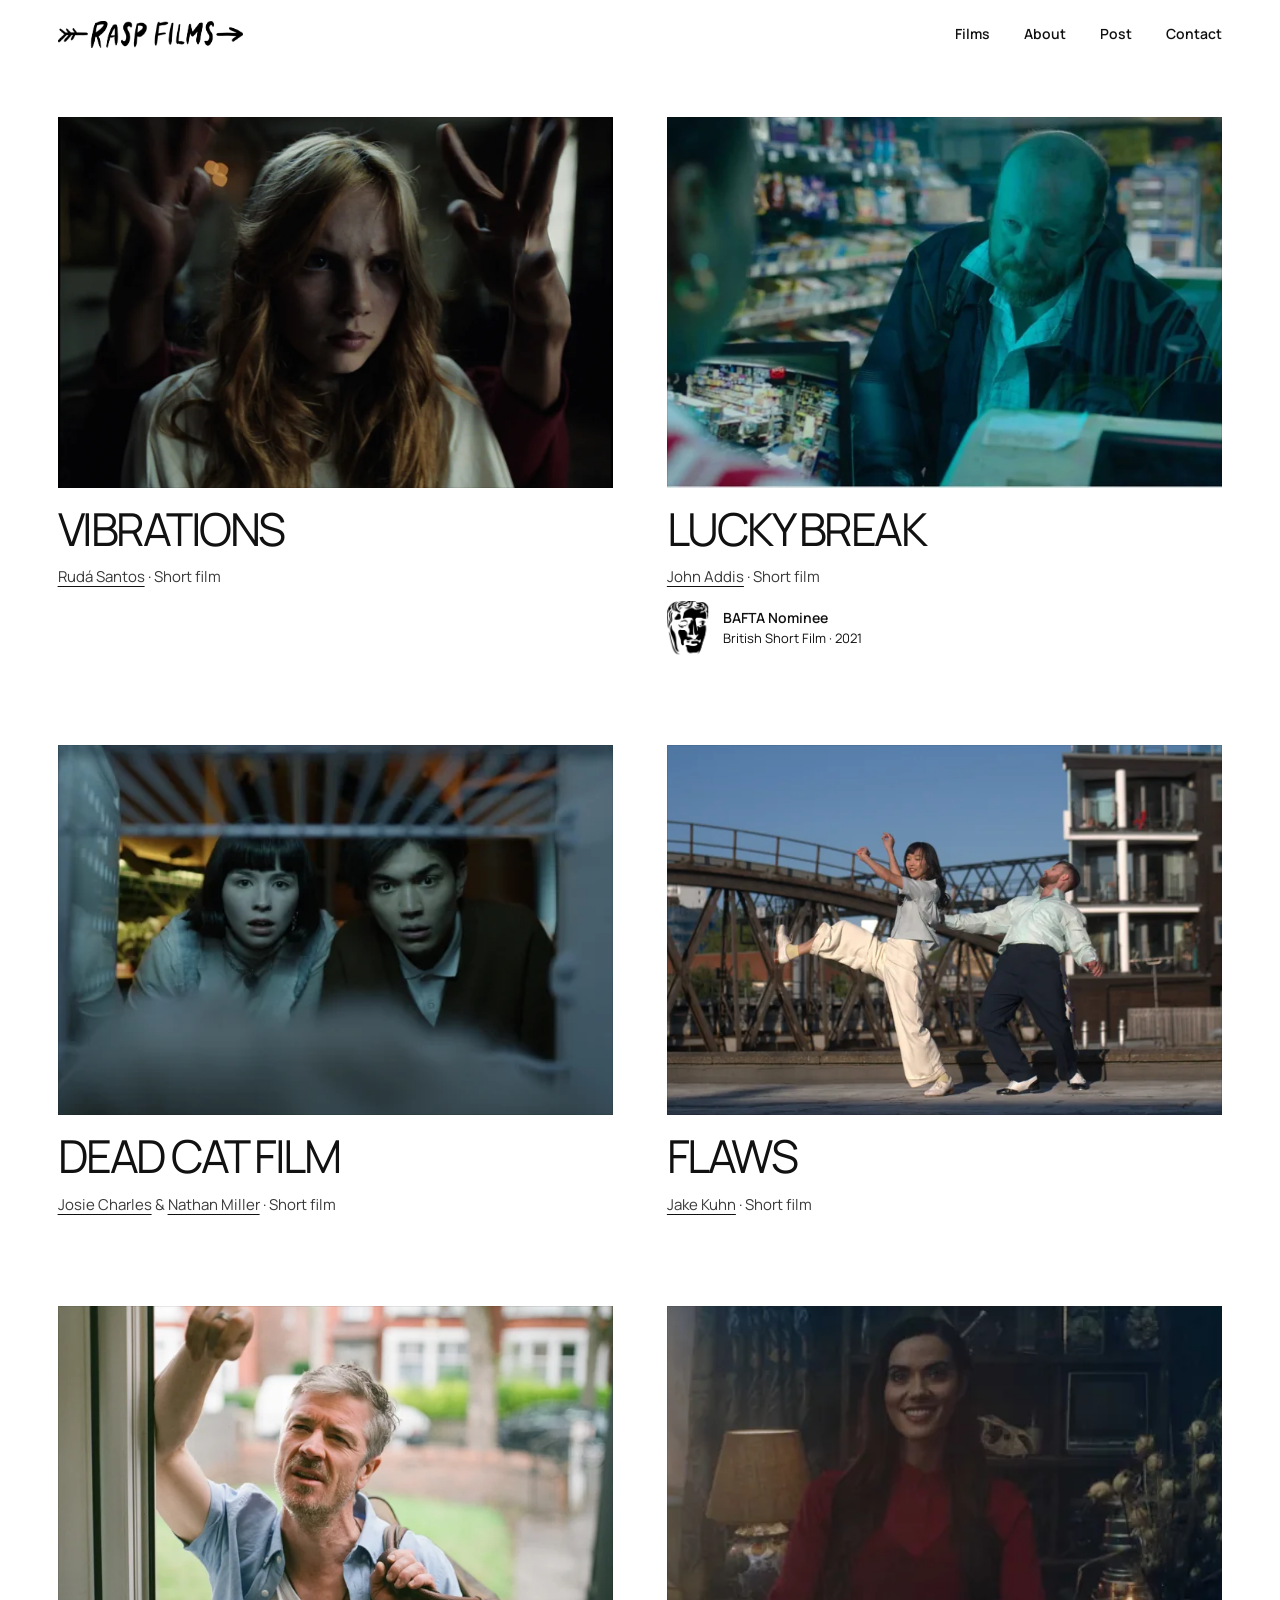
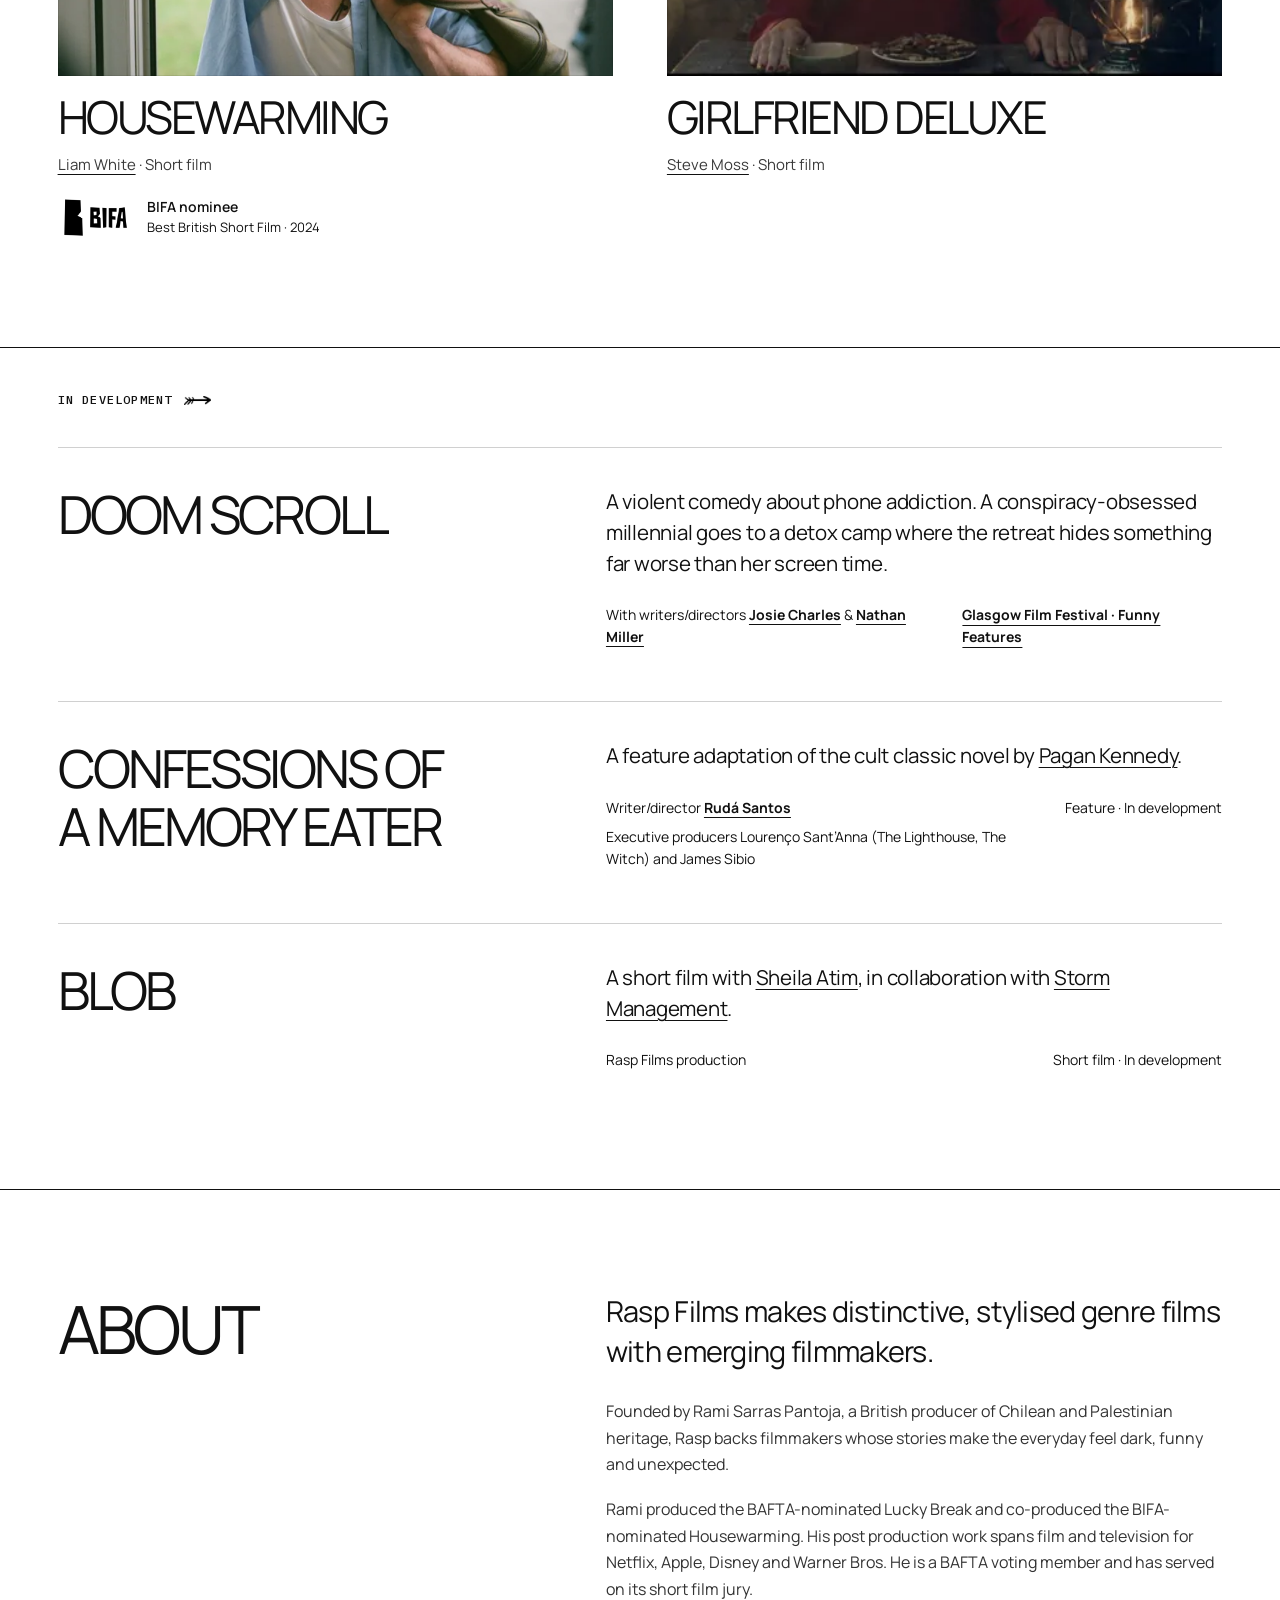
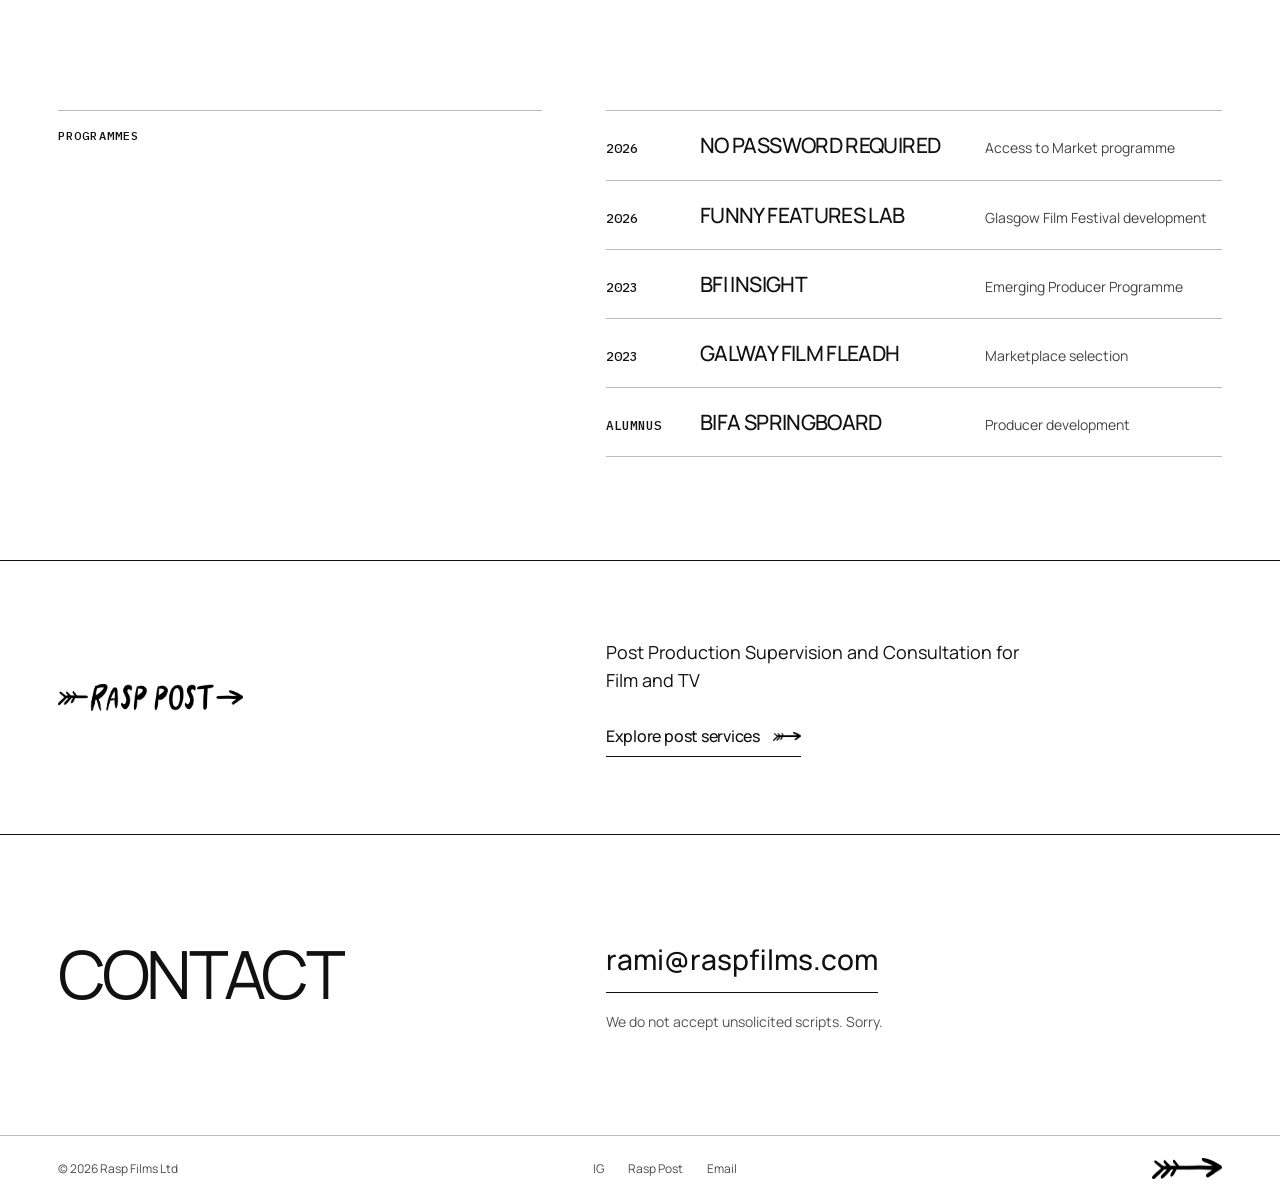
==== commit d930e651: "Add No Password Required to programmes and refine Funny Features label" ====
--- a/index.html
+++ b/index.html
@@ -38,7 +38,8 @@
 <div class="about-heading-lockup"><h2 id="about-heading" class="section-heading">About</h2></div>
 <div class="about-story"><p class="about-lead">Rasp Films makes distinctive, stylised genre films with emerging filmmakers.</p><p class="about-copy">Founded by Rami Sarras Pantoja, a British producer of Chilean and Palestinian heritage, Rasp backs filmmakers whose stories make the everyday feel dark, funny and unexpected.</p><p class="about-copy">Rami produced the BAFTA-nominated <em>Lucky Break</em> and co-produced the BIFA-nominated <em>Housewarming</em>. His post production work spans film and television for Netflix, Apple, Disney and Warner Bros. He is a BAFTA voting member and has served on its short film jury.</p></div>
 </div><div class="wrap programmes"><div class="programmes-heading"><h3 class="eyebrow">Programmes</h3></div><div class="programme-list">
-<a href="https://www.glasgowfilmfest.org/funny-features/" target="_blank" rel="noopener noreferrer"><span class="programme-year">2026</span><strong>Funny Features</strong><span class="programme-detail">Glasgow Film Festival development lab</span></a>
+<a href="https://www.screendaily.com/news/bfi-backed-access-to-market-programme-no-password-required-unveils-2026-cohort/5221431.article" target="_blank" rel="noopener noreferrer"><span class="programme-year">2026</span><strong>No Password Required</strong><span class="programme-detail">Access to Market programme</span></a>
+<a href="https://www.glasgowfilmfest.org/funny-features/" target="_blank" rel="noopener noreferrer"><span class="programme-year">2026</span><strong>Funny Features Lab</strong><span class="programme-detail">Glasgow Film Festival development</span></a>
 <a href="https://www.bfi.org.uk/news/insight-emerging-producer-programme-2023-cohort-announcement" target="_blank" rel="noopener noreferrer"><span class="programme-year">2023</span><strong>BFI Insight</strong><span class="programme-detail">Emerging Producer Programme</span></a>
 <a href="https://www.galwayfilmfleadh.com/film-fair/marketplace/" target="_blank" rel="noopener noreferrer"><span class="programme-year">2023</span><strong>Galway Film Fleadh</strong><span class="programme-detail">Marketplace selection</span></a>
 <a href="https://www.bifa.film/springboard/" target="_blank" rel="noopener noreferrer"><span class="programme-year">Alumnus</span><strong>BIFA Springboard</strong><span class="programme-detail">Producer development</span></a>
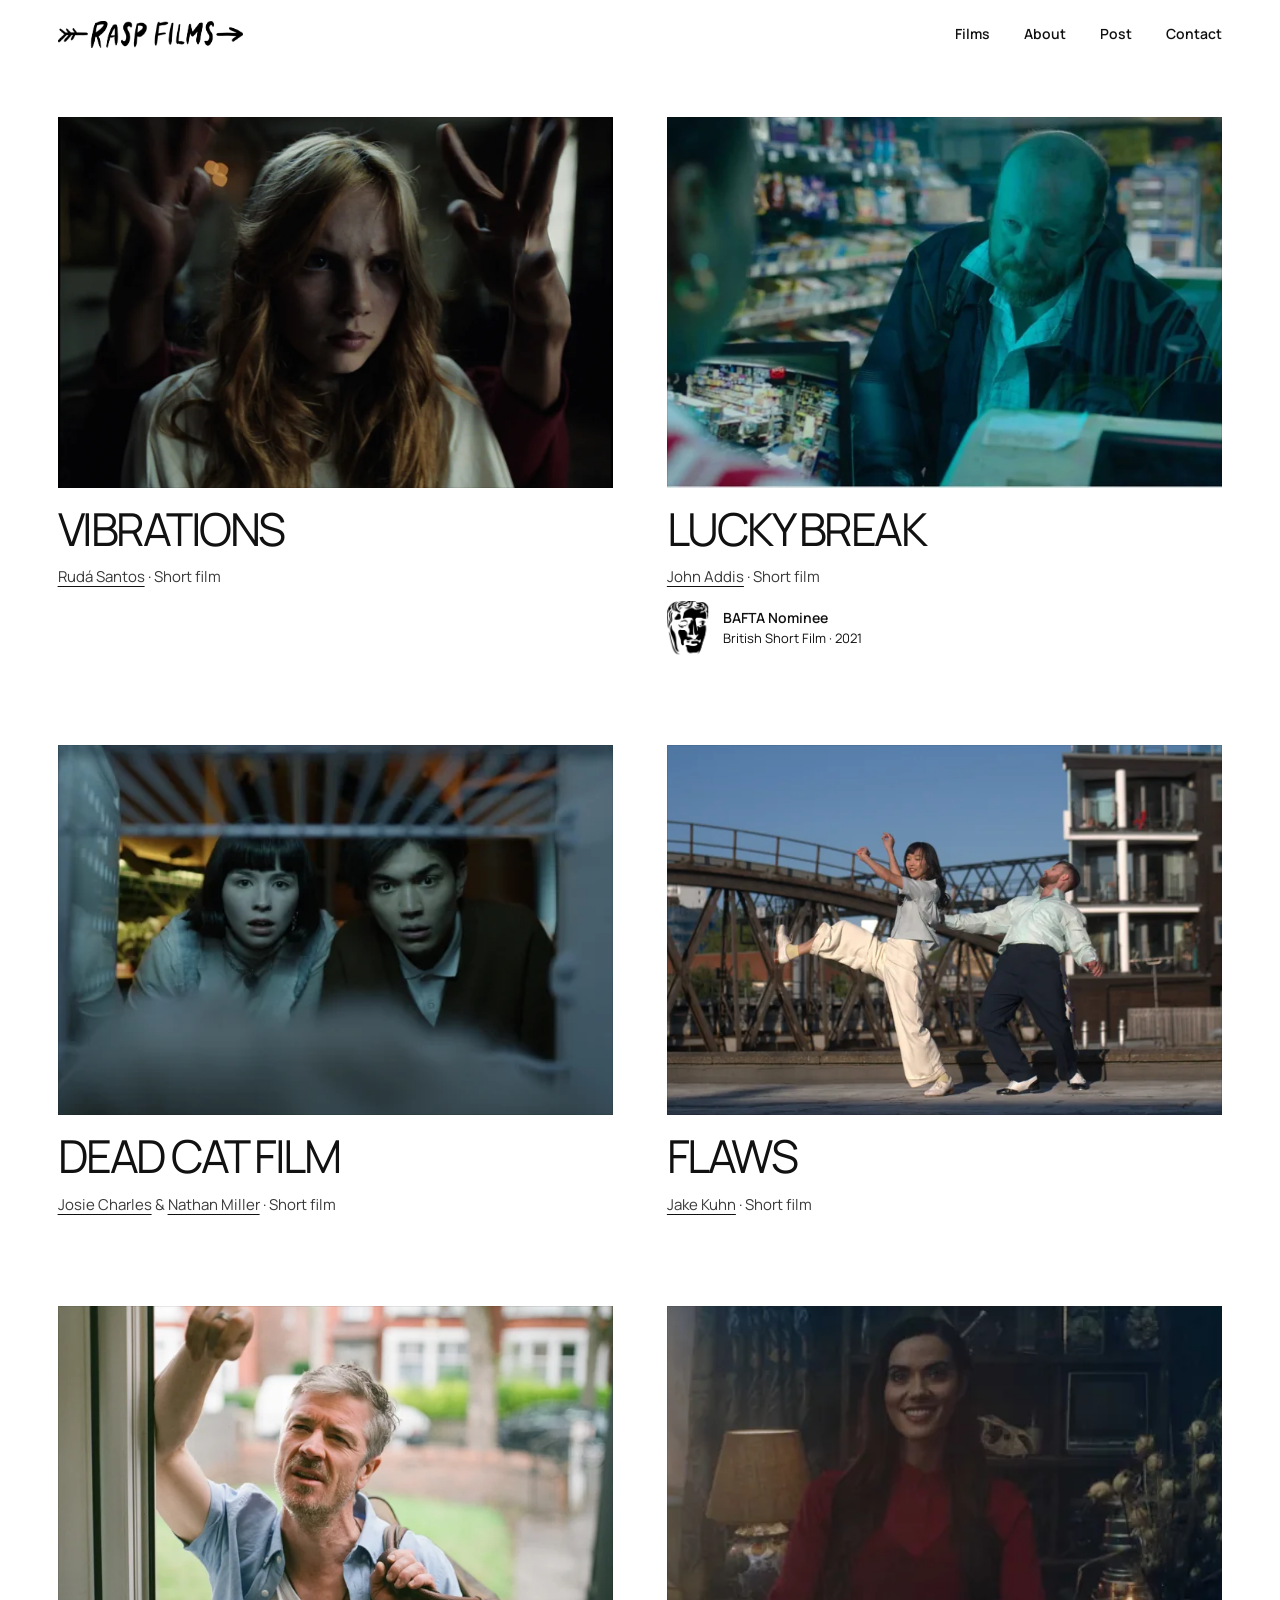
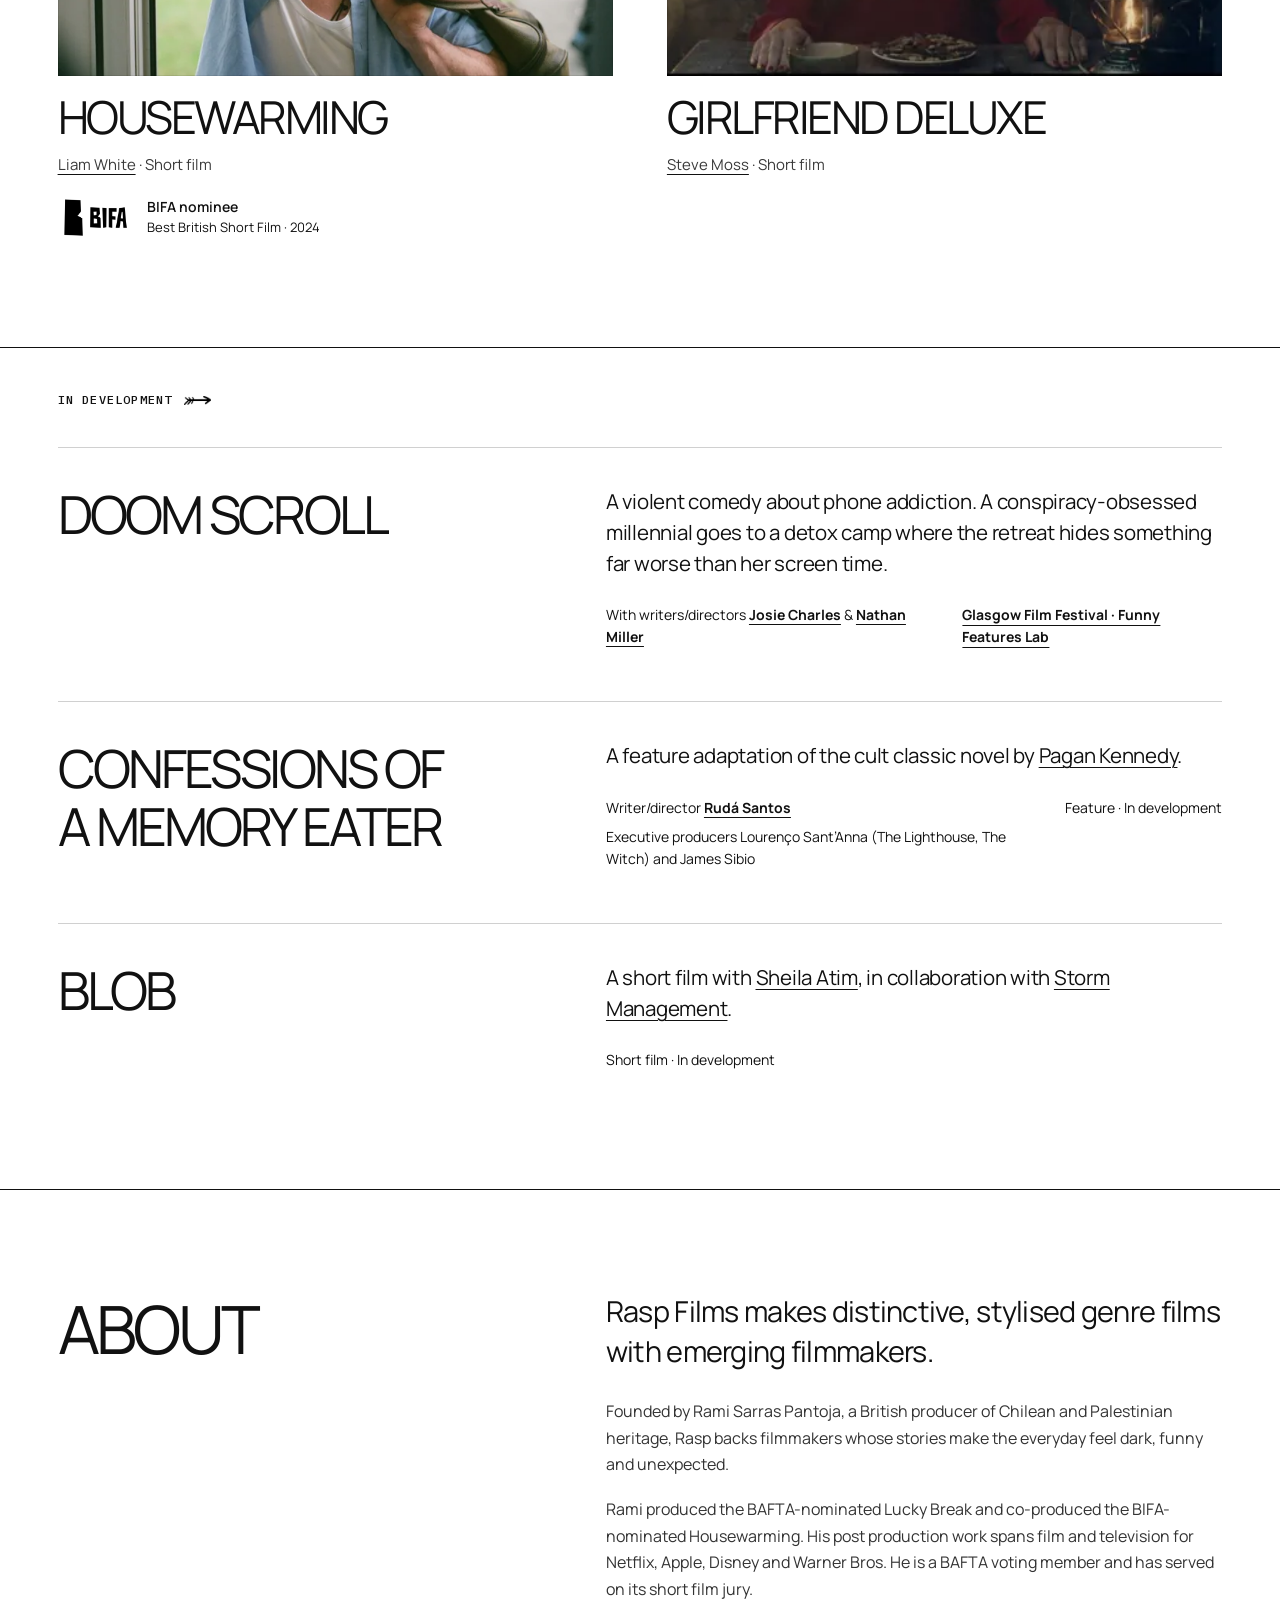
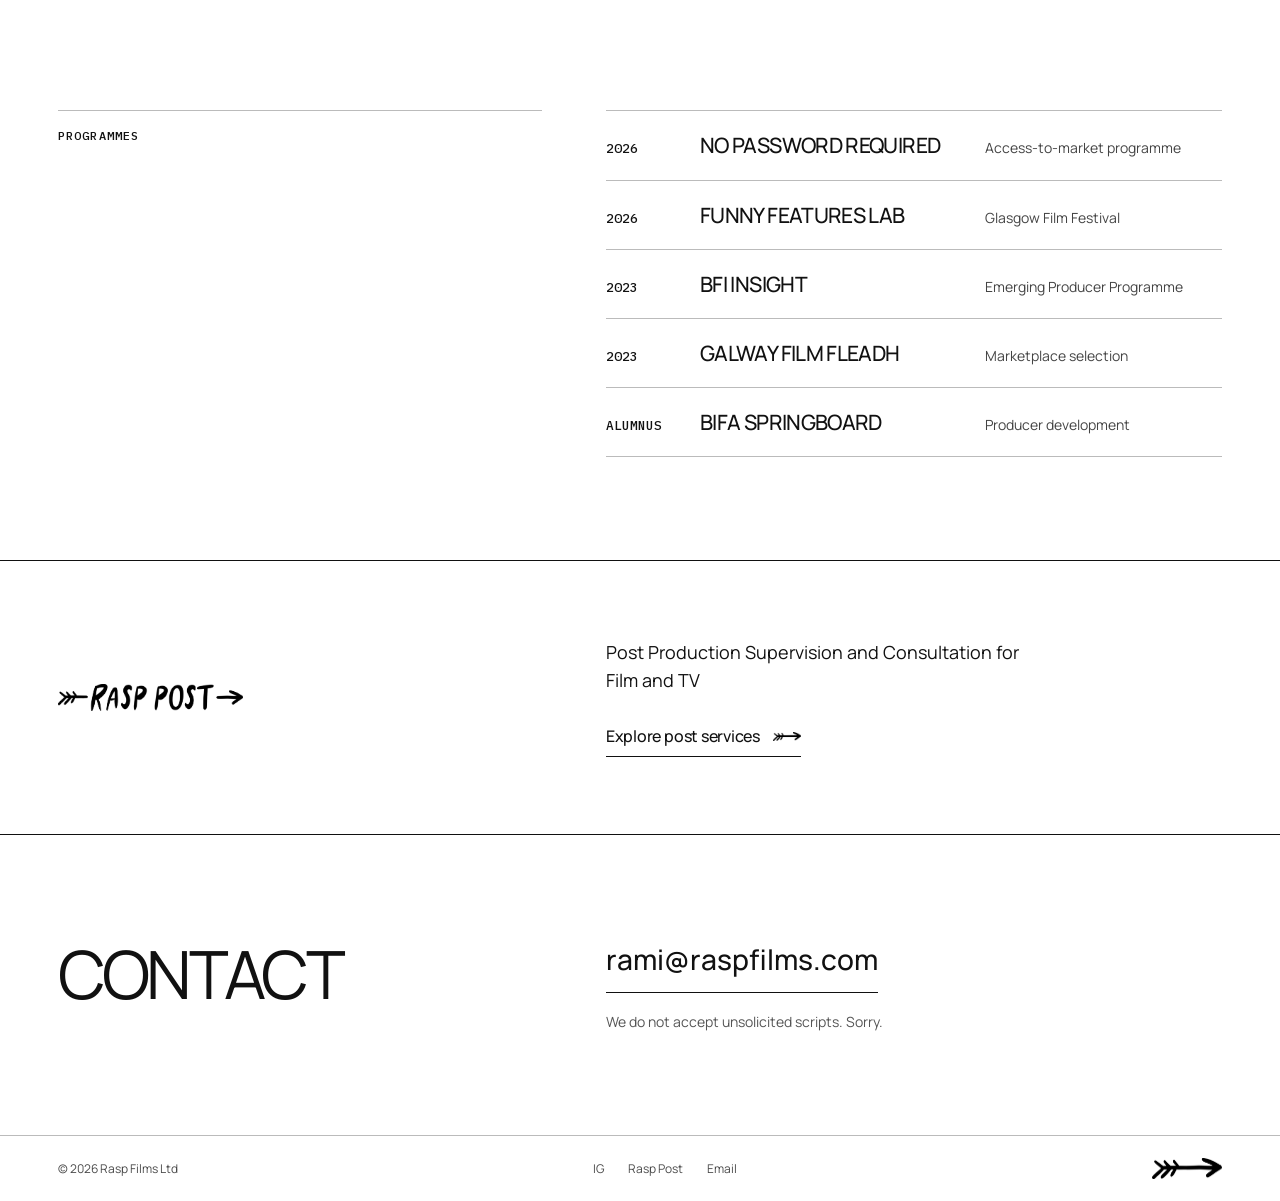
==== commit 85c6d2d9: "Refine film popup, preserve Queenie artwork and tidy homepage details" ====
--- a/index.html
+++ b/index.html
@@ -30,16 +30,16 @@
 </div></section>
 <section class="development" aria-labelledby="development-heading"><div class="wrap development-inner">
 <div class="development-label"><h2 id="development-heading" class="eyebrow">In development<img class="development-heading-arrow" src="/assets/rasp-arrow-black.png" width="1106" height="343" alt="" aria-hidden="true"></h2></div>
-<div class="development-projects"><article class="development-body"><h3>Doom Scroll</h3><p>A violent comedy about phone addiction. A conspiracy-obsessed millennial goes to a detox camp where the retreat hides something far worse than her screen time.</p><div class="development-foot"><span>With writers/directors <a href="https://www.josiecharles.com/" target="_blank" rel="noopener noreferrer">Josie Charles</a> &amp; <a href="https://www.nathanmillertv.com/" target="_blank" rel="noopener noreferrer">Nathan Miller</a></span><a href="https://www.glasgowfilmfest.org/funny-features/" target="_blank" rel="noopener noreferrer">Glasgow Film Festival · Funny Features</a></div></article>
+<div class="development-projects"><article class="development-body"><h3>Doom Scroll</h3><p>A violent comedy about phone addiction. A conspiracy-obsessed millennial goes to a detox camp where the retreat hides something far worse than her screen time.</p><div class="development-foot"><span>With writers/directors <a href="https://www.josiecharles.com/" target="_blank" rel="noopener noreferrer">Josie Charles</a> &amp; <a href="https://www.nathanmillertv.com/" target="_blank" rel="noopener noreferrer">Nathan Miller</a></span><a href="https://www.glasgowfilmfest.org/funny-features/" target="_blank" rel="noopener noreferrer">Glasgow Film Festival · Funny Features Lab</a></div></article>
 <article class="development-body development-confessions"><h3>Confessions of a Memory Eater</h3><p>A feature adaptation of the cult classic novel by <a href="https://www.pagankennedy.space/" target="_blank" rel="noopener noreferrer">Pagan Kennedy</a>.</p><div class="development-foot"><div class="development-credit-lines"><span>Writer/director <a href="https://www.rudasantos.tv/" target="_blank" rel="noopener noreferrer">Rudá Santos</a></span><span>Executive producers Lourenço Sant’Anna <small>(The Lighthouse, The Witch)</small> and James Sibio</span></div><span>Feature · In development</span></div></article>
-<article class="development-body development-blob"><h3>BLOB</h3><p>A short film with <a href="https://theartistspartnership.co.uk/artist/sheila-atim/" target="_blank" rel="noopener noreferrer">Sheila Atim</a>, in collaboration with <a href="https://www.stormmanagement.com/" target="_blank" rel="noopener noreferrer">Storm Management</a>.</p><div class="development-foot"><span>Rasp Films production</span><span>Short film · In development</span></div></article></div>
+<article class="development-body development-blob"><h3>BLOB</h3><p>A short film with <a href="https://theartistspartnership.co.uk/artist/sheila-atim/" target="_blank" rel="noopener noreferrer">Sheila Atim</a>, in collaboration with <a href="https://www.stormmanagement.com/" target="_blank" rel="noopener noreferrer">Storm Management</a>.</p><div class="development-foot"><span>Short film · In development</span></div></article></div>
 </div></section>
 <section class="about section" id="about" aria-labelledby="about-heading"><div class="wrap about-grid">
 <div class="about-heading-lockup"><h2 id="about-heading" class="section-heading">About</h2></div>
 <div class="about-story"><p class="about-lead">Rasp Films makes distinctive, stylised genre films with emerging filmmakers.</p><p class="about-copy">Founded by Rami Sarras Pantoja, a British producer of Chilean and Palestinian heritage, Rasp backs filmmakers whose stories make the everyday feel dark, funny and unexpected.</p><p class="about-copy">Rami produced the BAFTA-nominated <em>Lucky Break</em> and co-produced the BIFA-nominated <em>Housewarming</em>. His post production work spans film and television for Netflix, Apple, Disney and Warner Bros. He is a BAFTA voting member and has served on its short film jury.</p></div>
 </div><div class="wrap programmes"><div class="programmes-heading"><h3 class="eyebrow">Programmes</h3></div><div class="programme-list">
-<a href="https://www.screendaily.com/news/bfi-backed-access-to-market-programme-no-password-required-unveils-2026-cohort/5221431.article" target="_blank" rel="noopener noreferrer"><span class="programme-year">2026</span><strong>No Password Required</strong><span class="programme-detail">Access to Market programme</span></a>
-<a href="https://www.glasgowfilmfest.org/funny-features/" target="_blank" rel="noopener noreferrer"><span class="programme-year">2026</span><strong>Funny Features Lab</strong><span class="programme-detail">Glasgow Film Festival development</span></a>
+<a href="https://www.screendaily.com/news/bfi-backed-access-to-market-programme-no-password-required-unveils-2026-cohort/5221431.article" target="_blank" rel="noopener noreferrer"><span class="programme-year">2026</span><strong>No Password Required</strong><span class="programme-detail">Access-to-market programme</span></a>
+<a href="https://www.glasgowfilmfest.org/funny-features/" target="_blank" rel="noopener noreferrer"><span class="programme-year">2026</span><strong>Funny Features Lab</strong><span class="programme-detail">Glasgow Film Festival</span></a>
 <a href="https://www.bfi.org.uk/news/insight-emerging-producer-programme-2023-cohort-announcement" target="_blank" rel="noopener noreferrer"><span class="programme-year">2023</span><strong>BFI Insight</strong><span class="programme-detail">Emerging Producer Programme</span></a>
 <a href="https://www.galwayfilmfleadh.com/film-fair/marketplace/" target="_blank" rel="noopener noreferrer"><span class="programme-year">2023</span><strong>Galway Film Fleadh</strong><span class="programme-detail">Marketplace selection</span></a>
 <a href="https://www.bifa.film/springboard/" target="_blank" rel="noopener noreferrer"><span class="programme-year">Alumnus</span><strong>BIFA Springboard</strong><span class="programme-detail">Producer development</span></a>
--- a/v3.css
+++ b/v3.css
@@ -2,6 +2,15 @@
 .home-v3{--display:'Manrope',Arial,sans-serif;font-family:'Manrope',Arial,sans-serif}
 .home-v3 .site-header{background:#fff;border-bottom-color:#fff;backdrop-filter:none}
 .home-v3 .nav-links{border-top-color:#fff}
+/* Touch taps must not leave a sticky hover tile around the arrow menu. */
+.home-v3 .arrow-menu{
+  -webkit-appearance:none;appearance:none;
+  -webkit-tap-highlight-color:transparent;
+  border:0;background:transparent;box-shadow:none;
+}
+.home-v3 .arrow-menu:hover,.home-v3 .arrow-menu:active{background:transparent}
+.home-v3 .arrow-menu:focus:not(:focus-visible){outline:none}
+.home-v3 .arrow-menu:focus-visible{outline:2px solid #111;outline-offset:3px}
 
 /* Light, uncomplicated titles. The underline appears without moving the type. */
 .home-v3 .film-card .film-main-link h3,
@@ -148,22 +157,32 @@
 }
 
 /* An on-demand viewing surface keeps the film grid as the site's front door. */
-.watch-dialog{width:min(960px,calc(100vw - 36px),calc((100dvh - 160px)*16/9));max-width:none;max-height:calc(100dvh - 28px);padding:16px;background:#fff;color:#111;border:1px solid #111;box-shadow:0 18px 60px #0004;overflow:auto}
-.watch-dialog::backdrop{background:rgba(0,0,0,.78)}
-.watch-top{display:flex;align-items:center;justify-content:space-between;gap:18px;padding:0 0 14px}
-.watch-top h2{margin:0;font:400 clamp(1.4rem,3vw,2rem)/1.1 'Manrope',Arial,sans-serif;letter-spacing:-.04em;text-transform:uppercase}
-.watch-close{flex:none;border:0;background:transparent;color:inherit;font:500 .875rem/1.3 'Manrope',Arial,sans-serif;cursor:pointer;padding:7px 3px}
-.watch-close span{font-size:1.6rem;vertical-align:-.12em;padding-left:6px}
+.watch-dialog{
+  width:min(1100px,calc(100vw - 48px),calc((100dvh - 140px)*16/9));
+  max-width:none;max-height:calc(100dvh - 32px);
+  padding:0;background:transparent;color:#f5f5f5;border:0;box-shadow:none;overflow:auto;
+}
+.watch-dialog::backdrop{background:rgba(0,0,0,.9)}
+.watch-top{display:flex;align-items:center;justify-content:space-between;gap:18px;padding:0 0 12px}
+.watch-top h2{margin:0;font:400 clamp(1rem,2vw,1.25rem)/1.3 'Manrope',Arial,sans-serif;letter-spacing:-.02em;text-transform:uppercase}
+.watch-close{
+  flex:none;border:0;background:transparent;color:inherit;
+  font:500 .8125rem/1.3 'Manrope',Arial,sans-serif;cursor:pointer;
+  padding:8px 0 8px 12px;-webkit-appearance:none;appearance:none;
+  -webkit-tap-highlight-color:transparent;
+}
+.watch-close span{font-size:1.4rem;vertical-align:-.1em;padding-left:6px}
 .watch-close:hover{text-decoration:underline;text-underline-offset:4px}
-.watch-close:focus-visible,.watch-external:focus-visible{outline:2px solid #111;outline-offset:3px}
-.watch-player{width:100%;aspect-ratio:16/9;background:#111}
+.watch-close:focus-visible,.watch-external:focus-visible{outline:2px solid #fff;outline-offset:3px}
+.watch-close:focus:not(:focus-visible){outline:none}
+.watch-player{width:100%;aspect-ratio:16/9;background:#000}
 .watch-player iframe{display:block;width:100%;height:100%;border:0}
-.watch-external{display:inline-block;margin-top:12px;font:500 .875rem/1.4 'Manrope',Arial,sans-serif;text-decoration:underline;text-underline-offset:4px}
-.watch-external:hover{text-decoration-thickness:2px}
+.watch-external{display:inline-block;margin-top:12px;color:#ccc;font:400 .75rem/1.4 'Manrope',Arial,sans-serif;text-decoration:underline;text-underline-offset:4px}
+.watch-external:hover{color:#fff}
 @media(max-width:700px){
-  .watch-dialog{width:calc(100vw - 20px);padding:10px}
-  .watch-top{padding-bottom:10px}
-  .watch-top h2{font-size:clamp(1.15rem,5.5vw,1.65rem)}
+  .watch-dialog{width:min(calc(100vw - 24px),calc((100dvh - 120px)*16/9));padding:0}
+  .watch-top{padding-bottom:8px;gap:12px}
+  .watch-top h2{font-size:1rem}
 }
 @media(prefers-reduced-motion:reduce){
   .home-v3 .film-card .film-main-link h3,
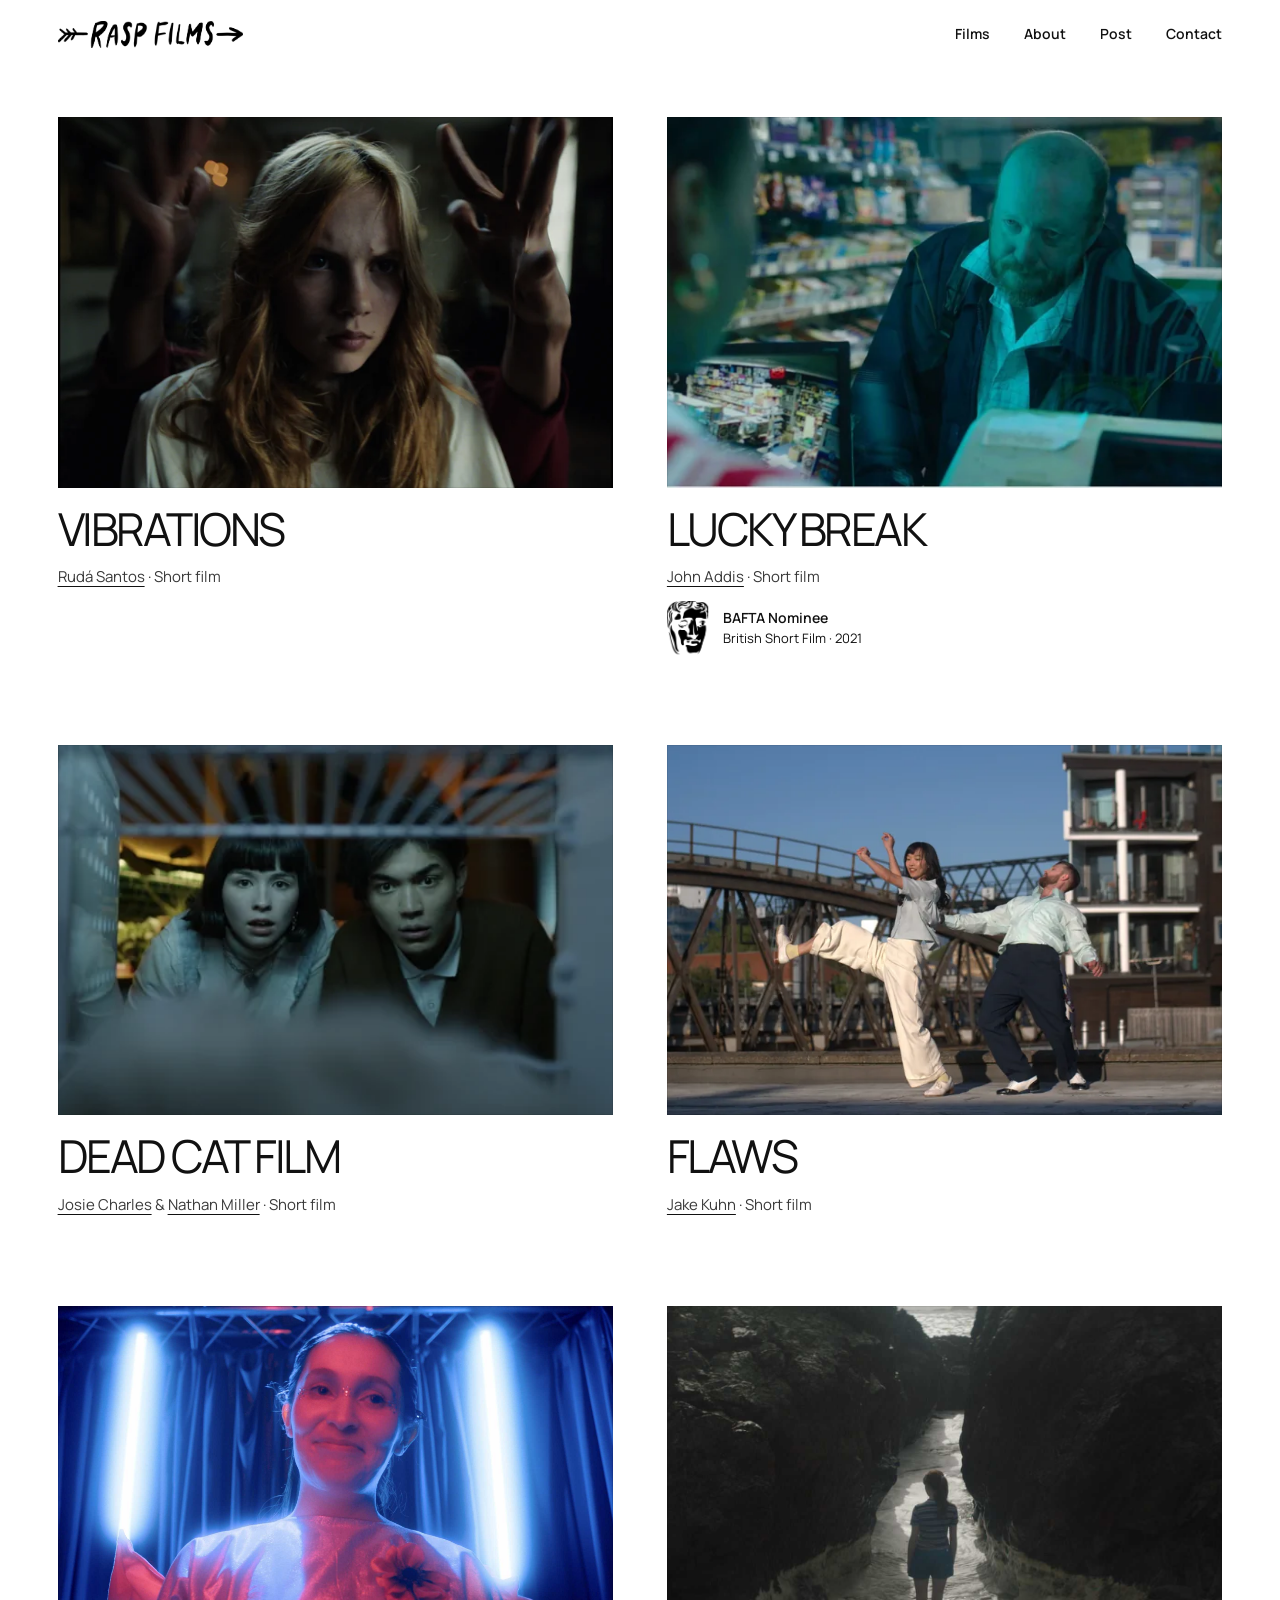
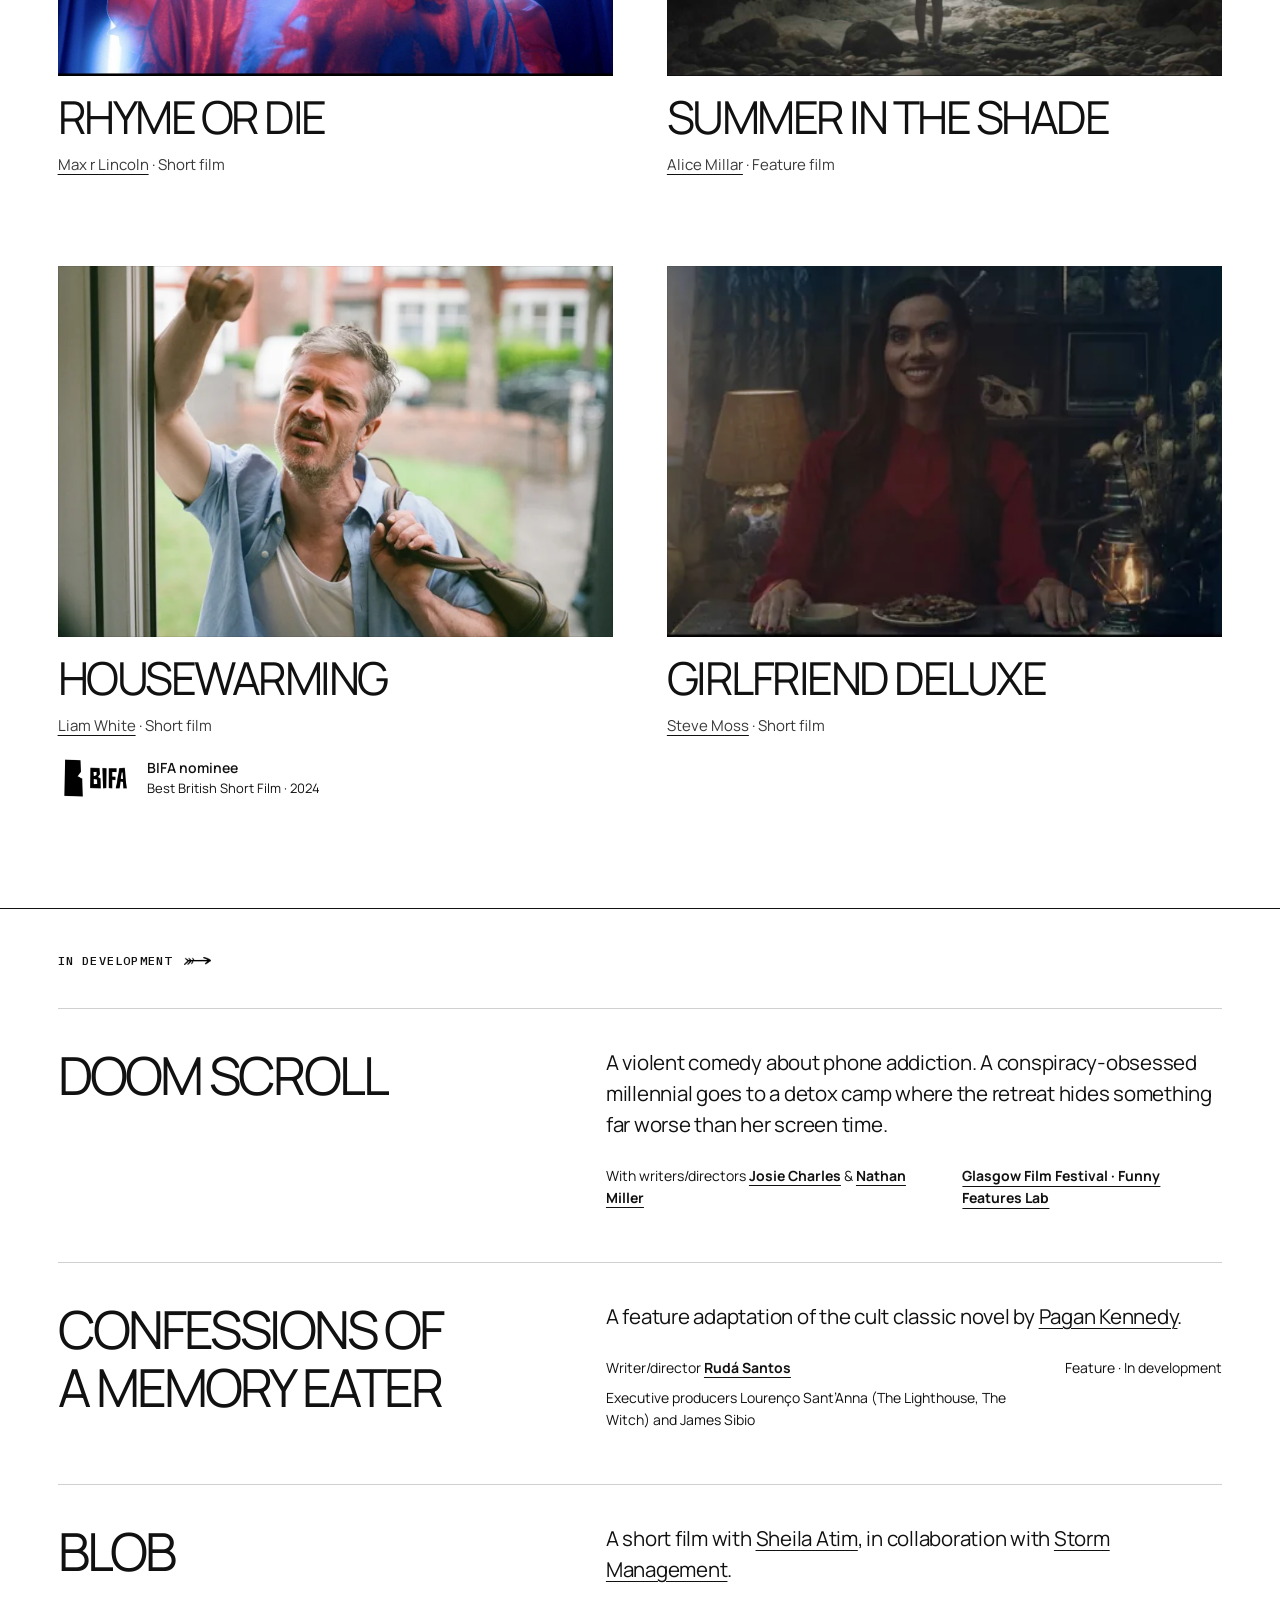
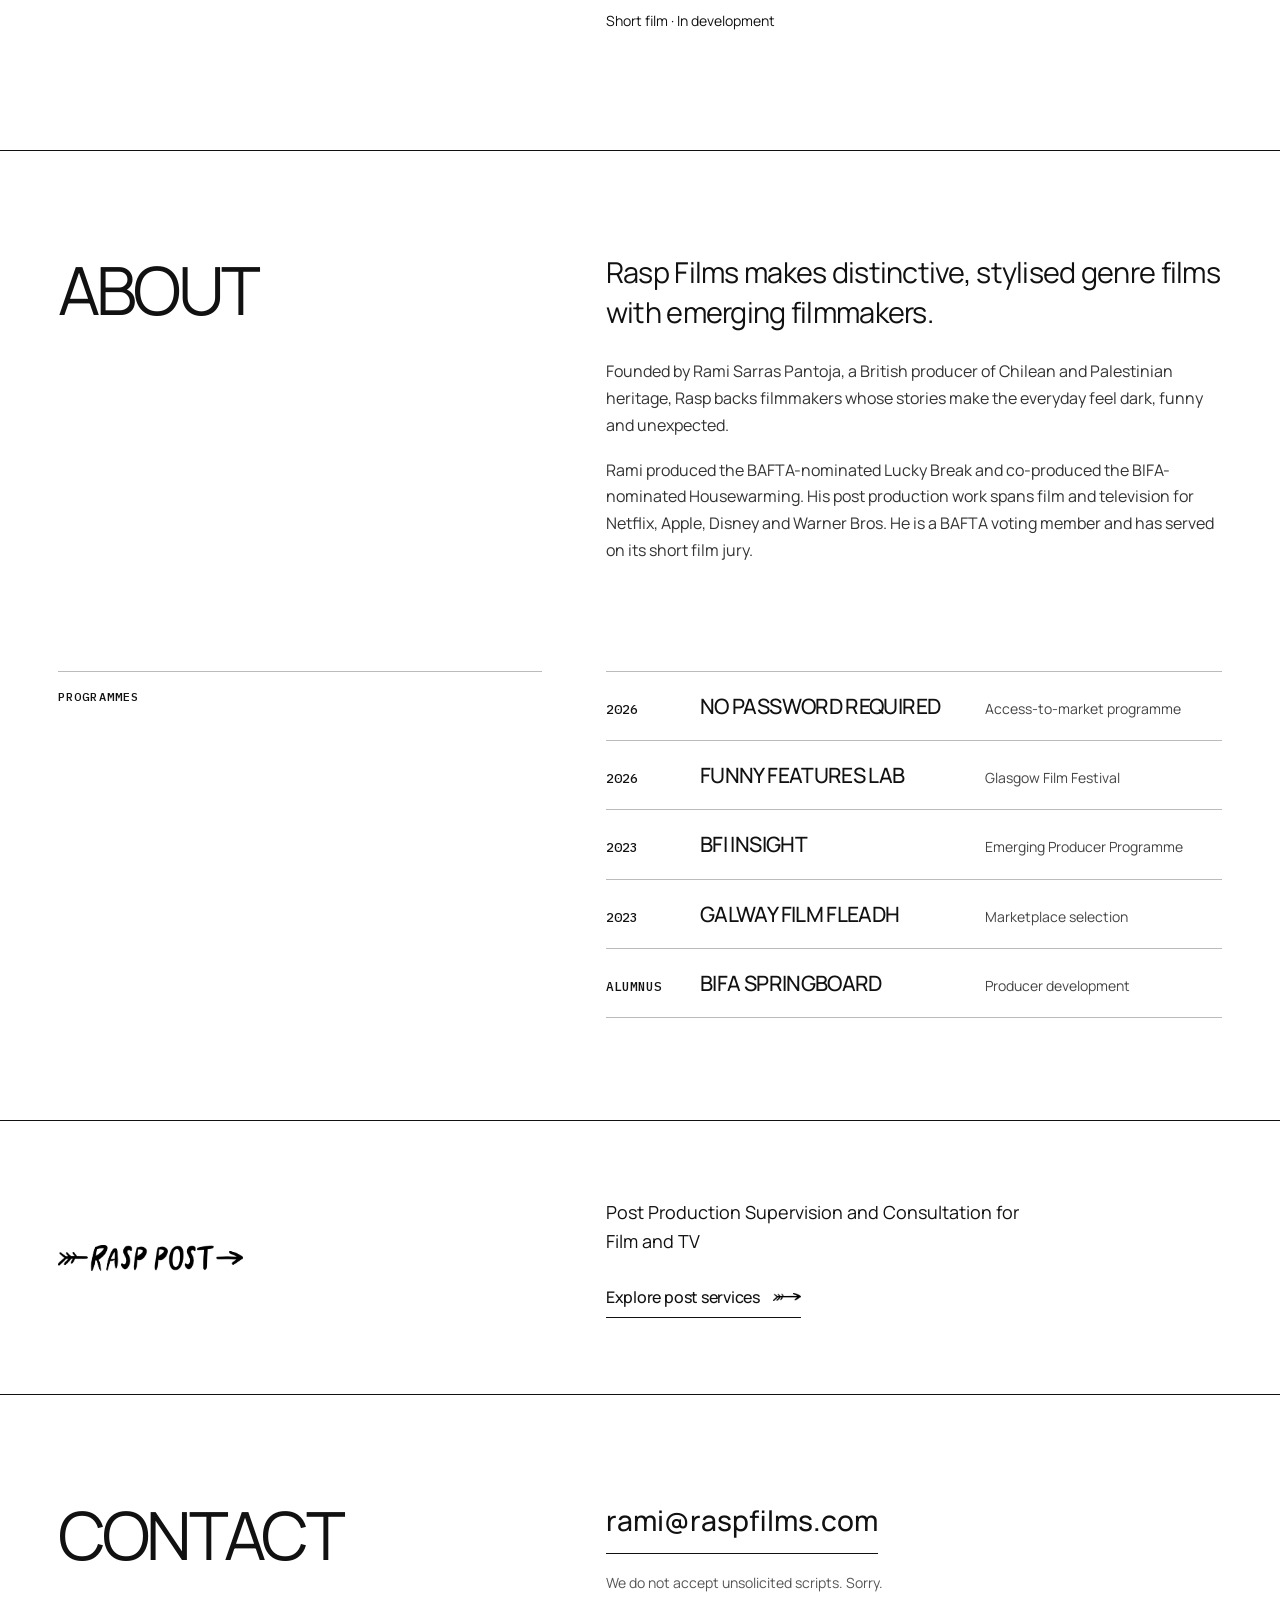
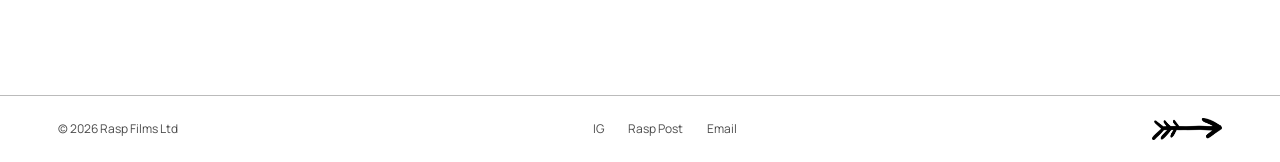
==== commit 5b82189d: "Add Rhyme or Die and Summer in the Shade with original teaser previews" ====
--- a/index.html
+++ b/index.html
@@ -7,7 +7,7 @@
 <meta name="theme-color" content="#ffffff" id="theme-colour">
 <link rel="canonical" href="https://raspfilms.com/">
 <meta property="og:type" content="website"><meta property="og:title" content="Rasp Films"><meta property="og:description" content="Distinctive, stylised genre films with emerging filmmakers."><meta property="og:url" content="https://raspfilms.com/"><meta property="og:image" content="https://raspfilms.com/assets/vibrations-1600.webp"><meta name="twitter:card" content="summary_large_image">
-<link rel="icon" type="image/png" href="/favicon.png"><link rel="stylesheet" href="/assets/fonts.css"><link rel="stylesheet" href="/styles.css"><link rel="stylesheet" href="/refinements.css"><link rel="stylesheet" href="/mono-v2.css"><link rel="stylesheet" href="/v3.css"><script src="/site.js" defer></script><script src="/hover-preview.js" defer></script>
+<link rel="icon" type="image/png" href="/favicon.png"><link rel="stylesheet" href="/assets/fonts.css"><link rel="stylesheet" href="/styles.css"><link rel="stylesheet" href="/refinements.css"><link rel="stylesheet" href="/mono-v2.css"><link rel="stylesheet" href="/v3.css?v=20261019"><script src="/site.js" defer></script><script src="/hover-preview.js" defer></script>
 </head>
 <body class="home-v23 home-v3">
 <a class="skip" href="#main">Skip to content</a>
@@ -25,6 +25,8 @@
 <article class="film-card"><a class="film-main-link" href="https://www.youtube.com/watch?v=y_qPB1BSFWs" target="_blank" rel="noopener noreferrer" data-watch-platform="youtube" data-watch-id="y_qPB1BSFWs" data-watch-title="Lucky Break" aria-label="Watch Lucky Break"><div class="film-image"><img src="/assets/lucky-break-720.webp" srcset="/assets/lucky-break-720.webp 720w, /assets/lucky-break-1600.webp 1600w" sizes="(max-width:700px) 90vw, 45vw" width="1600" height="902" loading="eager" alt="A man at a service station counter in Lucky Break"><video class="film-preview" data-src="/videos/luckybtrailer.mp4" muted playsinline preload="none" aria-hidden="true" tabindex="-1"></video><span class="film-cta">Watch film</span></div><h3>Lucky Break</h3></a><div class="film-info"><p><a class="creator-link" href="https://www.independenttalent.com/directors/john-addis/" target="_blank" rel="noopener noreferrer">John Addis</a> · Short film</p><div class="film-award bafta-award"><span class="bafta-emblem" aria-hidden="true"><img src="/assets/bafta-nominee.png" alt="" width="1994" height="494" loading="lazy"></span><span class="award-copy"><strong>BAFTA Nominee</strong><span>British Short Film · 2021</span></span></div></div></article>
 <article class="film-card"><a class="film-main-link" href="https://www.youtube.com/watch?v=Q1O3B3tHe60" target="_blank" rel="noopener noreferrer" data-watch-platform="youtube" data-watch-id="Q1O3B3tHe60" data-watch-title="Dead Cat Film" aria-label="Watch Dead Cat Film"><div class="film-image"><img src="/assets/dead-cat-720.webp" srcset="/assets/dead-cat-720.webp 720w, /assets/dead-cat-1600.webp 1600w" sizes="(max-width:700px) 90vw, 45vw" width="1600" height="733" loading="lazy" alt="Two people in a still from Dead Cat Film"><span class="film-cta">Watch film</span></div><h3>Dead Cat Film</h3></a><div class="film-info"><p><a class="creator-link" href="https://www.josiecharles.com/" target="_blank" rel="noopener noreferrer">Josie Charles</a> &amp; <a class="creator-link" href="https://www.nathanmillertv.com/" target="_blank" rel="noopener noreferrer">Nathan Miller</a> · Short film</p></div></article>
 <article class="film-card"><a class="film-main-link" href="https://vimeo.com/689731320" target="_blank" rel="noopener noreferrer" data-watch-platform="vimeo" data-watch-id="689731320" data-watch-title="Flaws" aria-label="Watch Flaws"><div class="film-image"><img src="/assets/flaws-720.webp" srcset="/assets/flaws-720.webp 720w, /assets/flaws-1600.webp 1600w" sizes="(max-width:700px) 90vw, 45vw" width="1600" height="1200" loading="lazy" alt="Two dancers in motion beside a city bridge in Flaws"><video class="film-preview" data-src="/videos/flawstrailer2.mp4" muted playsinline preload="none" aria-hidden="true" tabindex="-1"></video><span class="film-cta">Watch film</span></div><h3>Flaws</h3></a><div class="film-info"><p><a class="creator-link" href="https://jakekuhn.co.uk/" target="_blank" rel="noopener noreferrer">Jake Kuhn</a> · Short film</p></div></article>
+<article class="film-card"><a class="film-main-link" href="https://www.youtube.com/watch?v=8i1xkOyah9c" target="_blank" rel="noopener noreferrer" data-watch-platform="youtube" data-watch-id="8i1xkOyah9c" data-watch-title="Rhyme or Die" aria-label="Watch Rhyme or Die"><div class="film-image"><img src="/assets/rhyme-or-die.jpg" loading="lazy" alt="A film still from Rhyme or Die"><video class="film-preview" data-src="/videos/rodtrailer.mp4" muted playsinline preload="none" aria-hidden="true" tabindex="-1"></video><span class="film-cta">Watch film</span></div><h3>Rhyme or Die</h3></a><div class="film-info"><p><a class="creator-link" href="https://maxlincoln.com/" target="_blank" rel="noopener noreferrer">Max r Lincoln</a> · Short film</p></div></article>
+<article class="film-card"><a class="film-main-link" href="/videos/sitstrailer.mp4" data-watch-platform="mp4" data-watch-src="/videos/sitstrailer.mp4" data-watch-title="Summer in the Shade — trailer" aria-label="Watch Summer in the Shade trailer"><div class="film-image"><img src="/assets/summer-in-the-shade.jpg" loading="lazy" alt="A film still from Summer in the Shade"><video class="film-preview" data-src="/videos/sitstrailer.mp4" muted playsinline preload="none" aria-hidden="true" tabindex="-1"></video><span class="film-cta">Watch trailer</span></div><h3>Summer in the Shade</h3></a><div class="film-info"><p><a class="creator-link" href="https://www.alicemillar.com/" target="_blank" rel="noopener noreferrer">Alice Millar</a> · Feature film</p></div></article>
 <article class="film-card"><a class="film-main-link" href="https://vimeo.com/1057425514?fl=pl&amp;fe=sh" target="_blank" rel="noopener noreferrer" data-watch-platform="vimeo" data-watch-id="1057425514" data-watch-title="Housewarming" aria-label="Watch Housewarming"><div class="film-image"><img src="/assets/housewarming-720.webp" srcset="/assets/housewarming-720.webp 720w, /assets/housewarming-1600.webp 1600w" sizes="(max-width:700px) 90vw, 45vw" width="1475" height="1080" loading="lazy" alt="A man knocks at the door in Housewarming"><span class="film-cta">Watch film</span></div><h3>Housewarming</h3></a><div class="film-info"><p><a class="creator-link" href="https://vimeo.com/falsetoothfilms" target="_blank" rel="noopener noreferrer">Liam White</a> · Short film</p><div class="film-award bifa-award"><img src="/assets/bifa-logo.png" alt="" width="480" height="355" loading="lazy"><span class="award-copy"><strong>BIFA nominee</strong><span>Best British Short Film · 2024</span></span></div></div></article>
 <article class="film-card"><a class="film-main-link" href="https://youtu.be/SM-sxE3h4S4" target="_blank" rel="noopener noreferrer" data-watch-platform="youtube" data-watch-id="SM-sxE3h4S4" data-watch-title="Girlfriend Deluxe" aria-label="Watch Girlfriend Deluxe"><div class="film-image"><img src="/assets/girlfriend-deluxe-720.webp" srcset="/assets/girlfriend-deluxe-720.webp 720w, /assets/girlfriend-deluxe-1600.webp 1600w" sizes="(max-width:700px) 90vw, 45vw" width="1600" height="666" loading="lazy" alt="A woman at a table in Girlfriend Deluxe"><video class="film-preview" data-src="/assets/girlfriend-deluxe-hover.mp4" muted playsinline preload="none" aria-hidden="true" tabindex="-1"></video><span class="film-cta">Watch film</span></div><h3>Girlfriend Deluxe</h3></a><div class="film-info"><p><a class="creator-link" href="https://homespunyarns.tv/girlfrienddeluxe/" target="_blank" rel="noopener noreferrer">Steve Moss</a> · Short film</p></div></article>
 </div></section>
@@ -48,10 +50,9 @@
 <section class="wrap section contact-grid" id="contact" aria-labelledby="contact-heading"><div><h2 id="contact-heading" class="contact-heading">Contact</h2></div><div class="contact-detail"><a class="email-link" href="mailto:rami@raspfilms.com?subject=Rasp%20Films%20enquiry" data-enquiry="films-footer">rami@raspfilms.com</a><p class="contact-policy">We do not accept unsolicited scripts. Sorry.</p></div></section>
 </main>
 <footer class="wrap site-footer"><span>© 2026 Rasp Films Ltd</span><div class="footer-links"><a href="https://www.instagram.com/raspfilms/" target="_blank" rel="noopener noreferrer" aria-label="Instagram">IG</a><a href="/rasp-post/">Rasp Post</a><a href="mailto:rami@raspfilms.com">Email</a></div><img class="footer-arrow" src="/assets/rasp-arrow-black.png" alt="" width="1106" height="343" aria-hidden="true"></footer>
-<dialog class="watch-dialog" aria-labelledby="watch-title" aria-modal="true">
-  <div class="watch-top"><h2 id="watch-title"></h2><button class="watch-close" type="button" aria-label="Close film">Close <span aria-hidden="true">×</span></button></div>
+<dialog class="watch-dialog" aria-label="Watch film" aria-modal="true">
+  <button class="watch-close" type="button" aria-label="Close film"><span aria-hidden="true">×</span></button>
   <div class="watch-player" id="watch-player"></div>
-  <a class="watch-external" href="#" target="_blank" rel="noopener noreferrer">Open film on <span id="watch-platform"></span></a>
 </dialog>
-<script src="/watch-dialog.js" defer></script>
+<script src="/watch-dialog.js?v=20261019" defer></script>
 </body></html>
--- a/v3.css
+++ b/v3.css
@@ -158,31 +158,25 @@
 
 /* An on-demand viewing surface keeps the film grid as the site's front door. */
 .watch-dialog{
-  width:min(1100px,calc(100vw - 48px),calc((100dvh - 140px)*16/9));
-  max-width:none;max-height:calc(100dvh - 32px);
-  padding:0;background:transparent;color:#f5f5f5;border:0;box-shadow:none;overflow:auto;
+  width:min(1100px,calc(100vw - 48px),calc((100dvh - 80px)*16/9));
+  max-width:none;max-height:calc(100dvh - 24px);
+  padding:44px 0 0;background:transparent;color:#fff;border:0;box-shadow:none;overflow:auto;
 }
 .watch-dialog::backdrop{background:rgba(0,0,0,.9)}
-.watch-top{display:flex;align-items:center;justify-content:space-between;gap:18px;padding:0 0 12px}
-.watch-top h2{margin:0;font:400 clamp(1rem,2vw,1.25rem)/1.3 'Manrope',Arial,sans-serif;letter-spacing:-.02em;text-transform:uppercase}
 .watch-close{
-  flex:none;border:0;background:transparent;color:inherit;
-  font:500 .8125rem/1.3 'Manrope',Arial,sans-serif;cursor:pointer;
-  padding:8px 0 8px 12px;-webkit-appearance:none;appearance:none;
-  -webkit-tap-highlight-color:transparent;
+  position:absolute;top:0;right:0;display:grid;place-items:center;
+  width:44px;height:44px;padding:0;border:0;background:transparent;color:inherit;
+  font:400 1.75rem/1 'Manrope',Arial,sans-serif;cursor:pointer;
+  -webkit-appearance:none;appearance:none;-webkit-tap-highlight-color:transparent;
 }
-.watch-close span{font-size:1.4rem;vertical-align:-.1em;padding-left:6px}
-.watch-close:hover{text-decoration:underline;text-underline-offset:4px}
-.watch-close:focus-visible,.watch-external:focus-visible{outline:2px solid #fff;outline-offset:3px}
+.watch-close:hover{opacity:.7}
+.watch-close:focus-visible{outline:2px solid #fff;outline-offset:-4px}
 .watch-close:focus:not(:focus-visible){outline:none}
 .watch-player{width:100%;aspect-ratio:16/9;background:#000}
-.watch-player iframe{display:block;width:100%;height:100%;border:0}
-.watch-external{display:inline-block;margin-top:12px;color:#ccc;font:400 .75rem/1.4 'Manrope',Arial,sans-serif;text-decoration:underline;text-underline-offset:4px}
-.watch-external:hover{color:#fff}
+.watch-player iframe,.watch-player .watch-video{display:block;width:100%;height:100%;border:0}
+.watch-player .watch-video{object-fit:contain;background:#000}
 @media(max-width:700px){
-  .watch-dialog{width:min(calc(100vw - 24px),calc((100dvh - 120px)*16/9));padding:0}
-  .watch-top{padding-bottom:8px;gap:12px}
-  .watch-top h2{font-size:1rem}
+  .watch-dialog{width:min(calc(100vw - 24px),calc((100dvh - 80px)*16/9))}
 }
 @media(prefers-reduced-motion:reduce){
   .home-v3 .film-card .film-main-link h3,
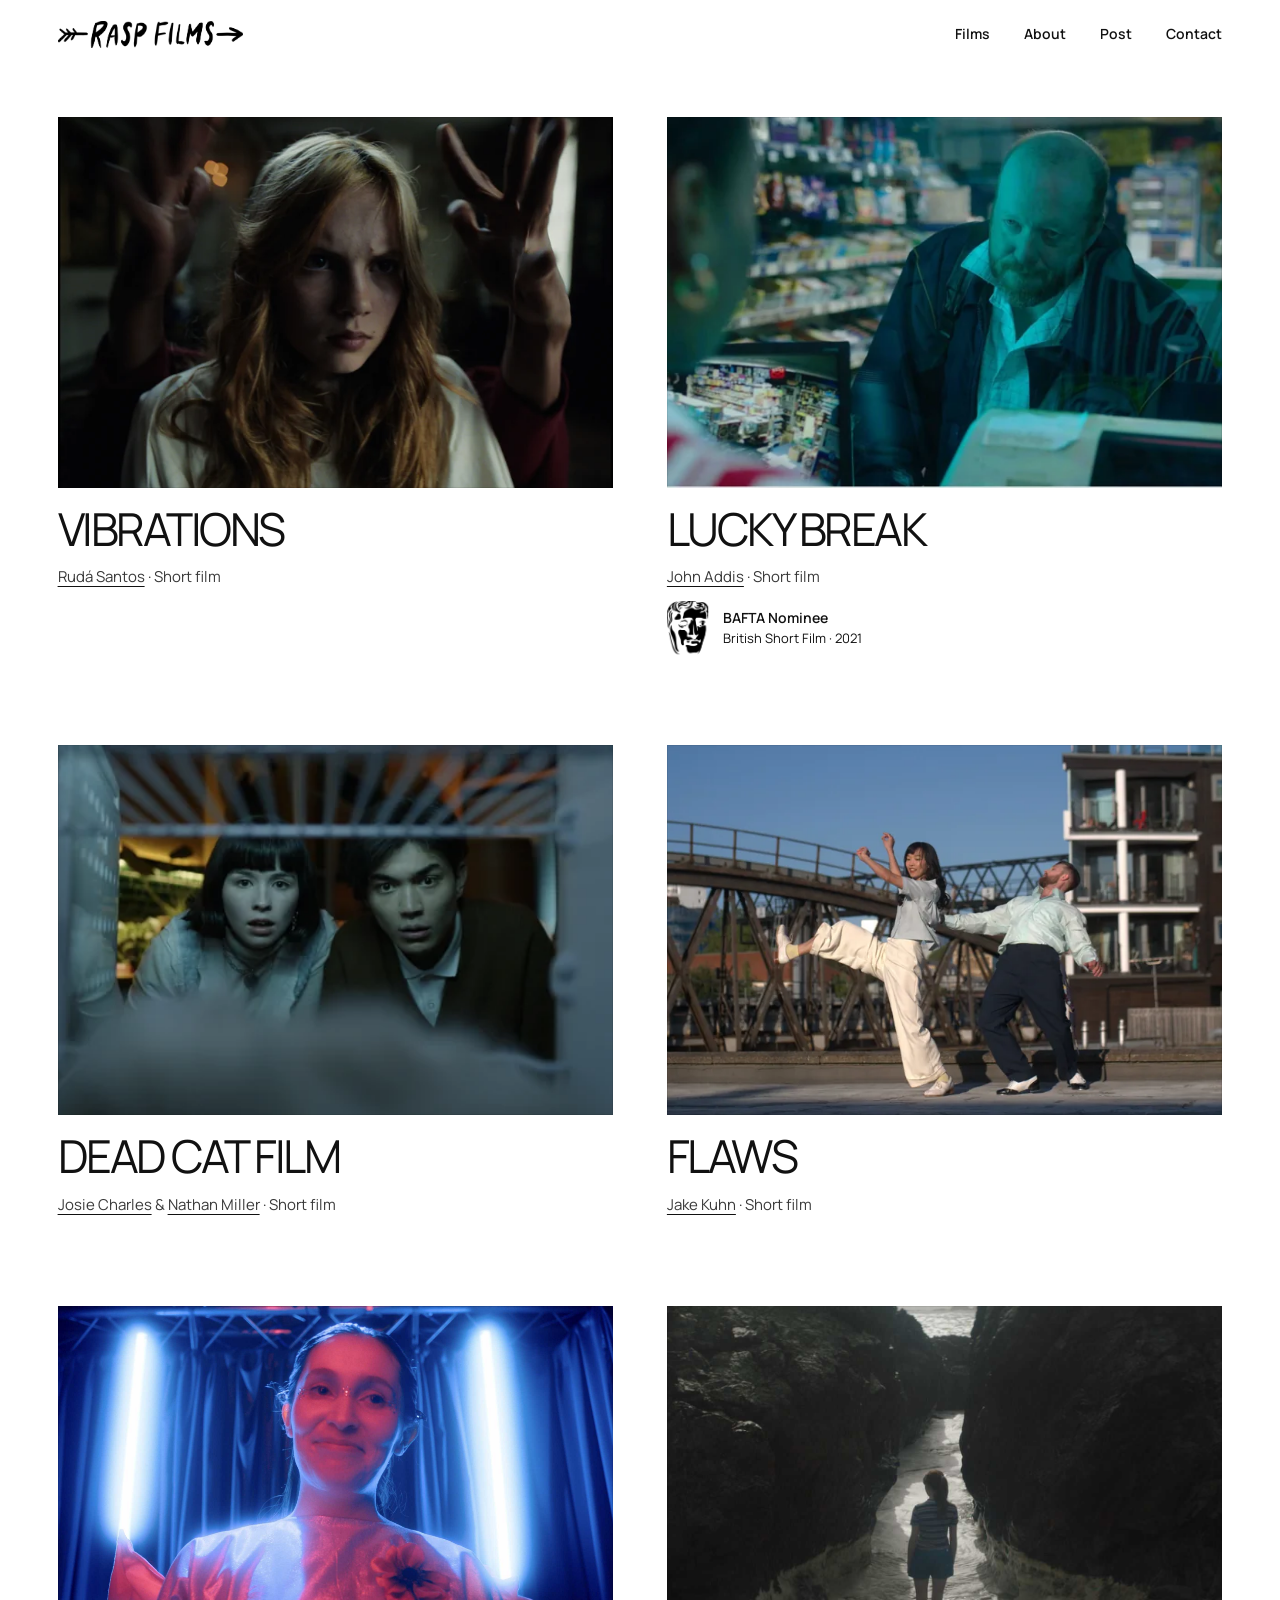
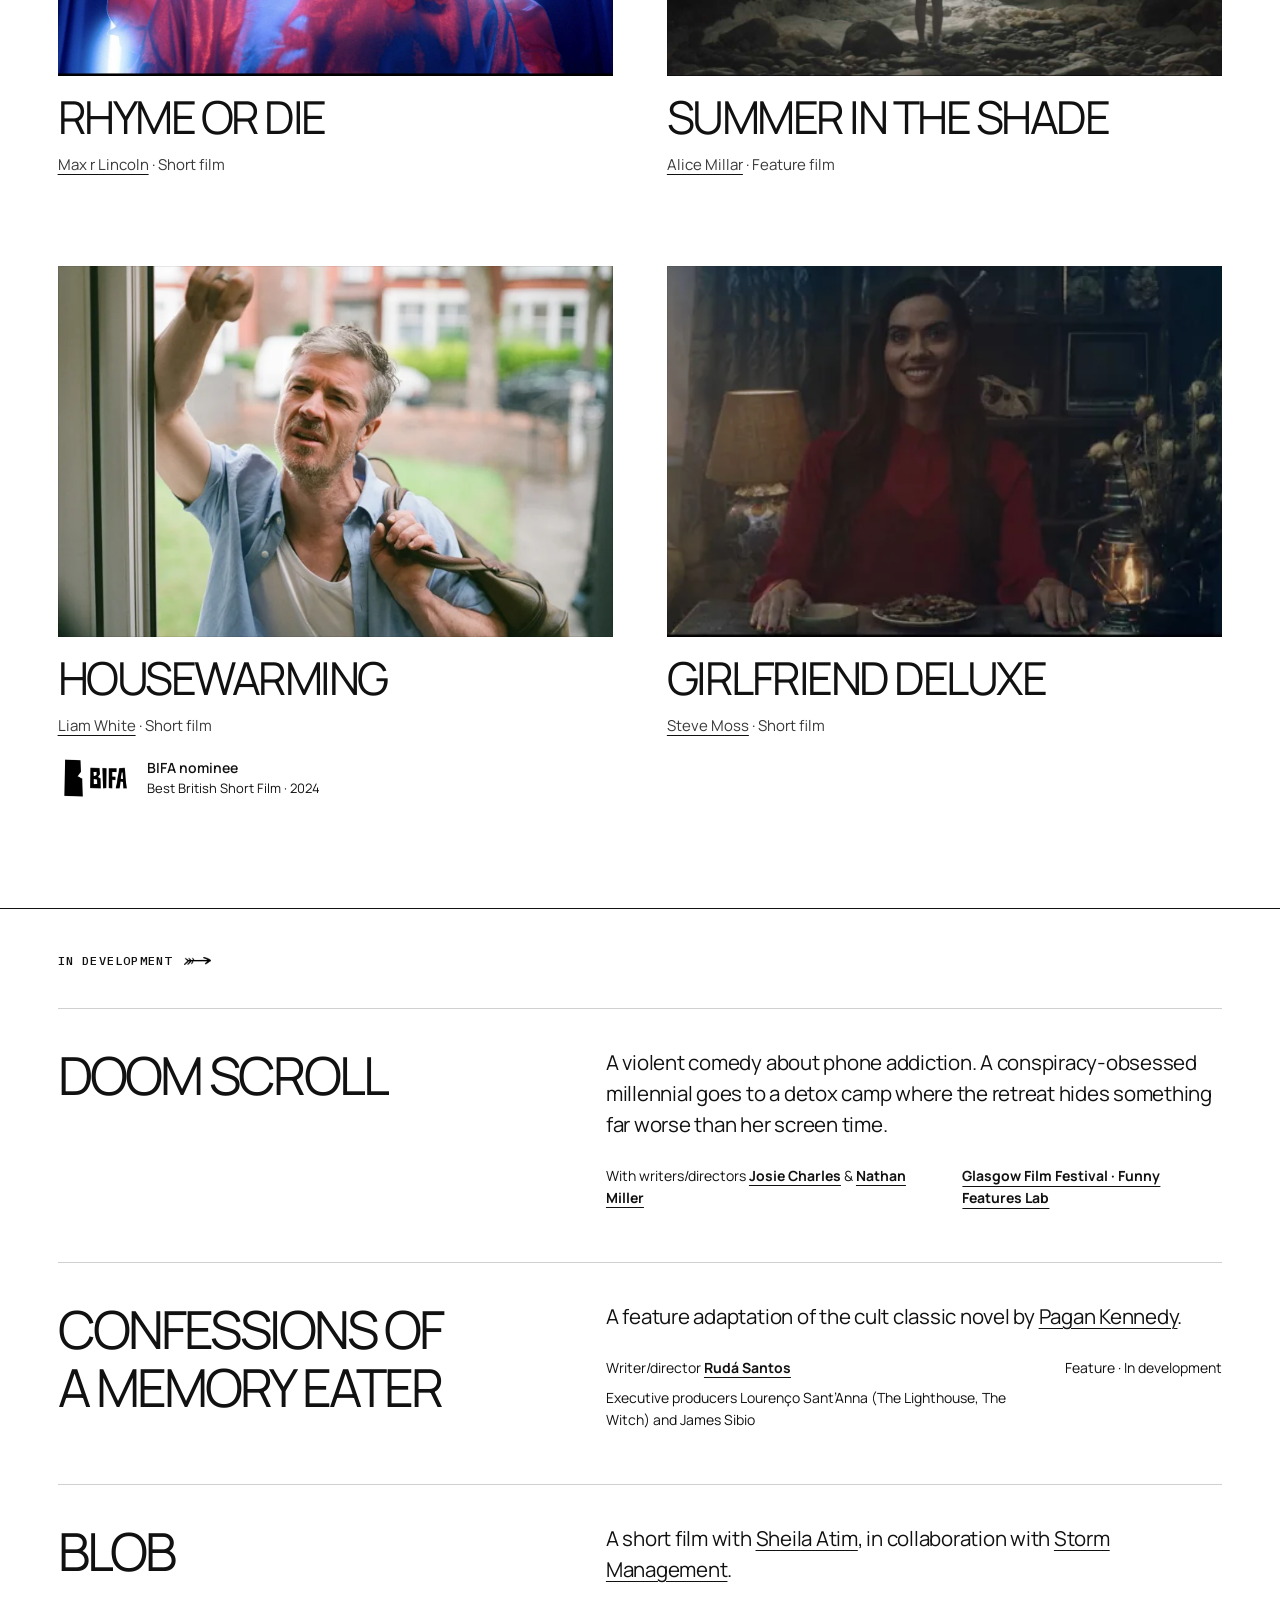
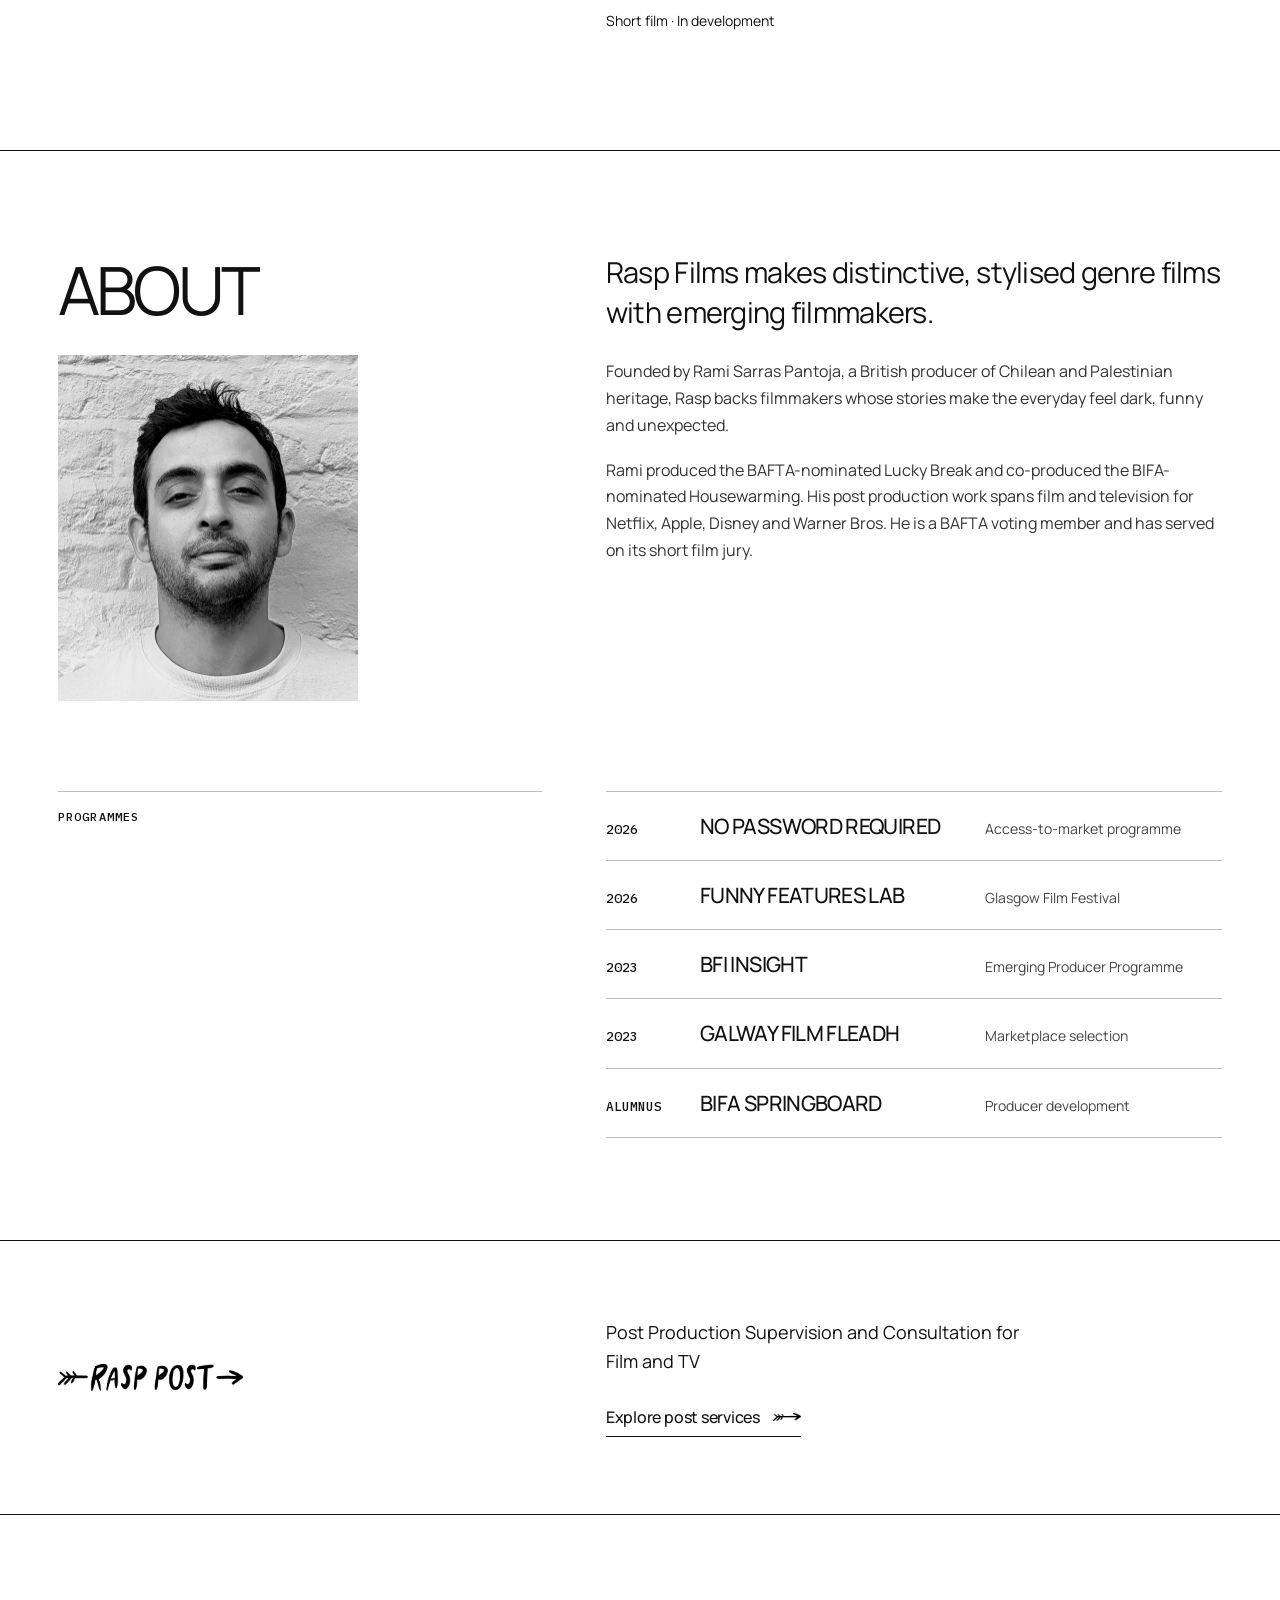
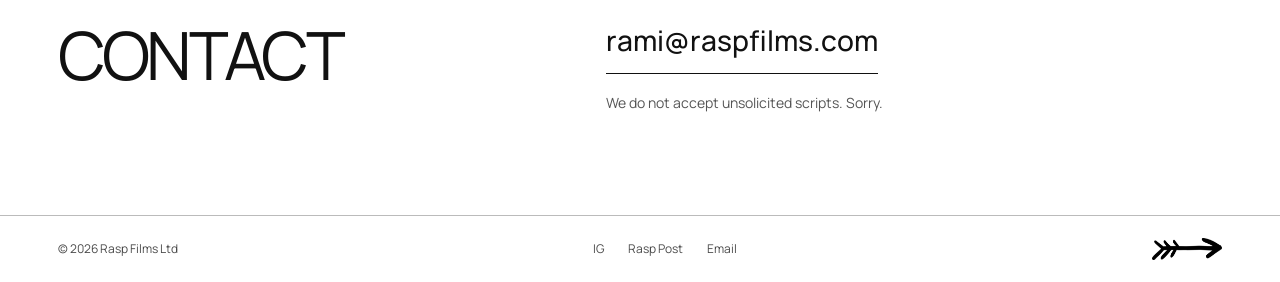
==== commit 18a49d89: "Add Rami portrait aligned with the About biography" ====
--- a/index.html
+++ b/index.html
@@ -7,7 +7,7 @@
 <meta name="theme-color" content="#ffffff" id="theme-colour">
 <link rel="canonical" href="https://raspfilms.com/">
 <meta property="og:type" content="website"><meta property="og:title" content="Rasp Films"><meta property="og:description" content="Distinctive, stylised genre films with emerging filmmakers."><meta property="og:url" content="https://raspfilms.com/"><meta property="og:image" content="https://raspfilms.com/assets/vibrations-1600.webp"><meta name="twitter:card" content="summary_large_image">
-<link rel="icon" type="image/png" href="/favicon.png"><link rel="stylesheet" href="/assets/fonts.css"><link rel="stylesheet" href="/styles.css"><link rel="stylesheet" href="/refinements.css"><link rel="stylesheet" href="/mono-v2.css"><link rel="stylesheet" href="/v3.css?v=20261019"><script src="/site.js" defer></script><script src="/hover-preview.js" defer></script>
+<link rel="icon" type="image/png" href="/favicon.png"><link rel="stylesheet" href="/assets/fonts.css"><link rel="stylesheet" href="/styles.css"><link rel="stylesheet" href="/refinements.css"><link rel="stylesheet" href="/mono-v2.css"><link rel="stylesheet" href="/v3.css?v=20261019-portrait"><script src="/site.js" defer></script><script src="/hover-preview.js" defer></script>
 </head>
 <body class="home-v23 home-v3">
 <a class="skip" href="#main">Skip to content</a>
@@ -37,7 +37,7 @@
 <article class="development-body development-blob"><h3>BLOB</h3><p>A short film with <a href="https://theartistspartnership.co.uk/artist/sheila-atim/" target="_blank" rel="noopener noreferrer">Sheila Atim</a>, in collaboration with <a href="https://www.stormmanagement.com/" target="_blank" rel="noopener noreferrer">Storm Management</a>.</p><div class="development-foot"><span>Short film · In development</span></div></article></div>
 </div></section>
 <section class="about section" id="about" aria-labelledby="about-heading"><div class="wrap about-grid">
-<div class="about-heading-lockup"><h2 id="about-heading" class="section-heading">About</h2></div>
+<div class="about-heading-lockup"><h2 id="about-heading" class="section-heading">About</h2><figure class="about-portrait"><img src="/assets/rami-sarras-pantoja.webp" width="600" height="693" loading="lazy" decoding="async" alt="Rami Sarras Pantoja, founder and producer at Rasp Films"></figure></div>
 <div class="about-story"><p class="about-lead">Rasp Films makes distinctive, stylised genre films with emerging filmmakers.</p><p class="about-copy">Founded by Rami Sarras Pantoja, a British producer of Chilean and Palestinian heritage, Rasp backs filmmakers whose stories make the everyday feel dark, funny and unexpected.</p><p class="about-copy">Rami produced the BAFTA-nominated <em>Lucky Break</em> and co-produced the BIFA-nominated <em>Housewarming</em>. His post production work spans film and television for Netflix, Apple, Disney and Warner Bros. He is a BAFTA voting member and has served on its short film jury.</p></div>
 </div><div class="wrap programmes"><div class="programmes-heading"><h3 class="eyebrow">Programmes</h3></div><div class="programme-list">
 <a href="https://www.screendaily.com/news/bfi-backed-access-to-market-programme-no-password-required-unveils-2026-cohort/5221431.article" target="_blank" rel="noopener noreferrer"><span class="programme-year">2026</span><strong>No Password Required</strong><span class="programme-detail">Access-to-market programme</span></a>
--- a/v3.css
+++ b/v3.css
@@ -93,6 +93,14 @@
 }
 .home-v3 .about .about-lead{font-size:clamp(1.5rem,2.25vw,2.15rem);line-height:1.38}
 .home-v3 .about .about-copy{font-size:1rem;line-height:1.67;margin-bottom:18px}
+/* Keep the portrait in the existing label column and the bio on its shared axis. */
+.home-v3 .about-heading-lockup{flex-direction:column;align-items:flex-start;gap:28px}
+.home-v3 .about-portrait{width:min(100%,300px);margin:0}
+.home-v3 .about-heading-lockup .about-portrait img{display:block;width:100%;height:auto}
+@media(max-width:900px){
+  .home-v3 .about-heading-lockup{gap:24px}
+  .home-v3 .about-portrait{width:min(100%,260px)}
+}
 .home-v3 .post-banner{border-top-width:1px}
 .home-v3 .post-banner-inner{grid-template-columns:minmax(0,.88fr) minmax(0,1.12fr);column-gap:clamp(28px,5vw,76px)}
 .home-v3 .about-grid,
